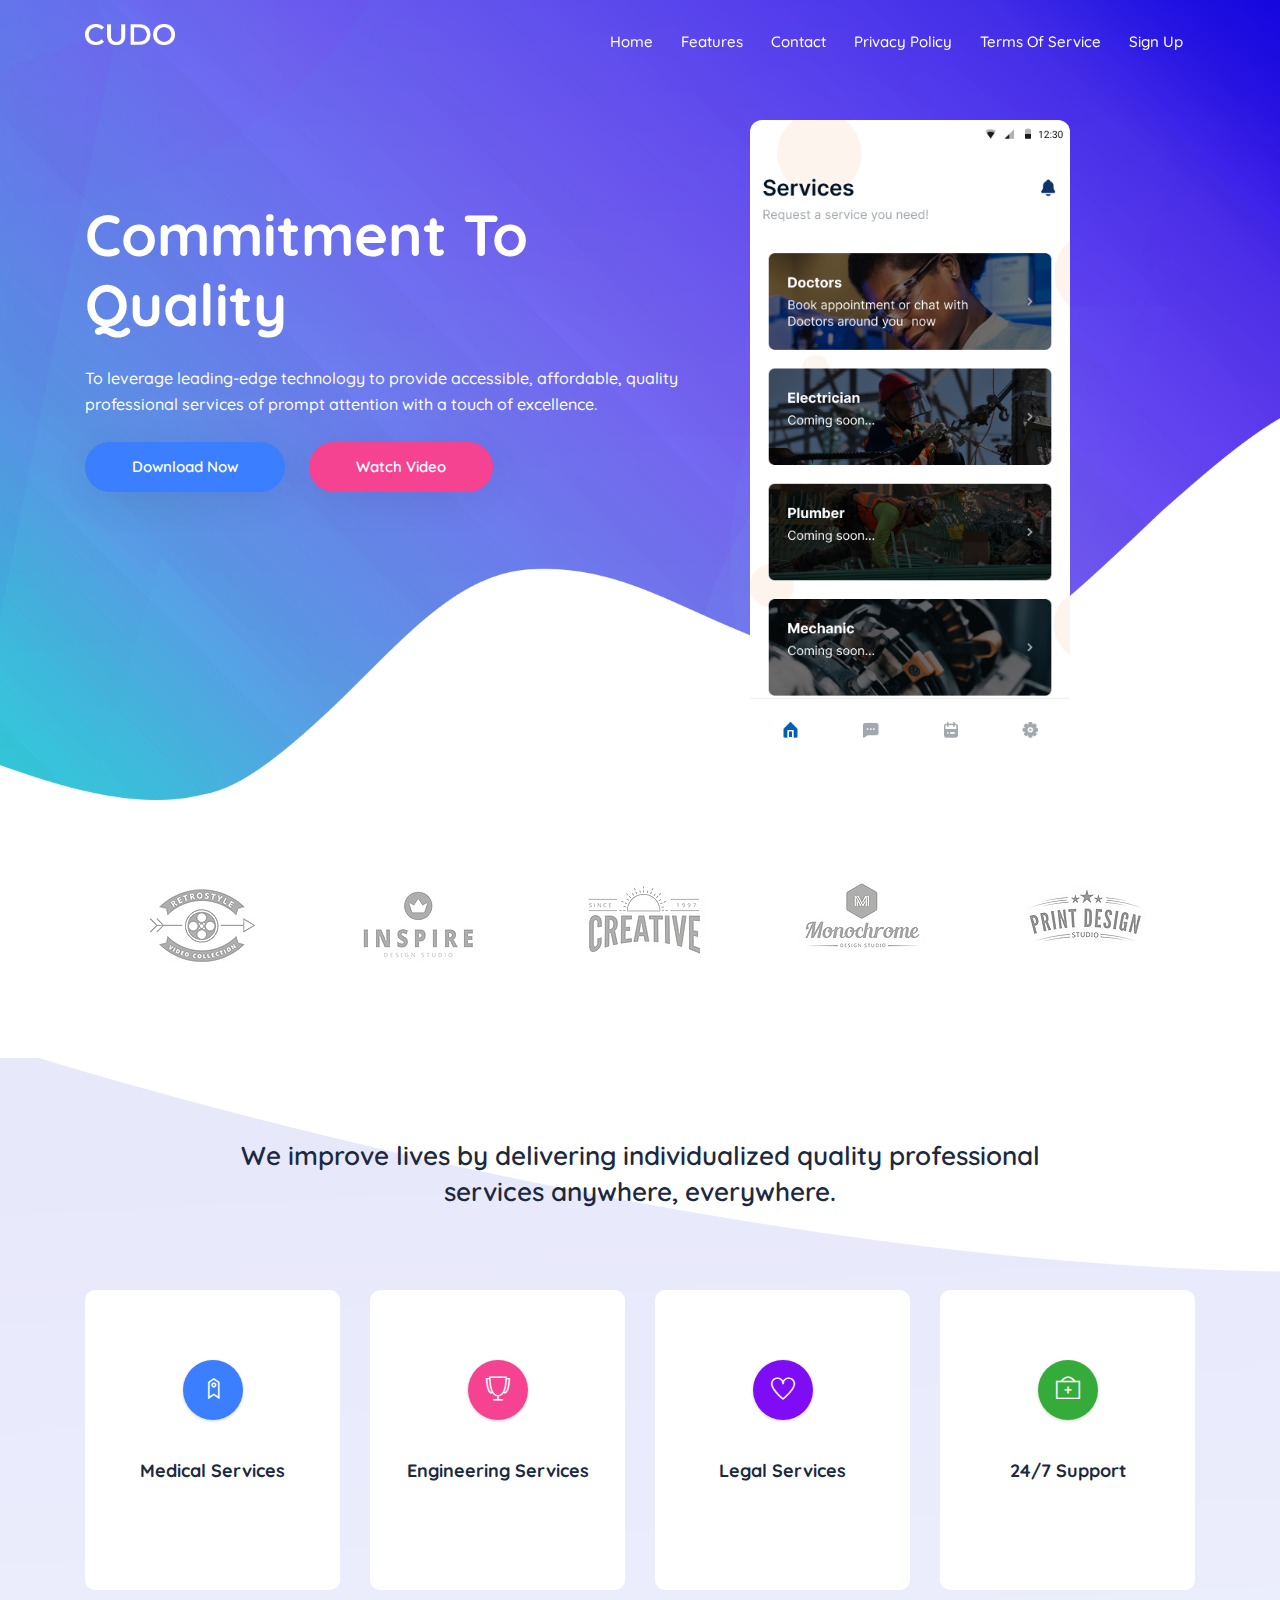
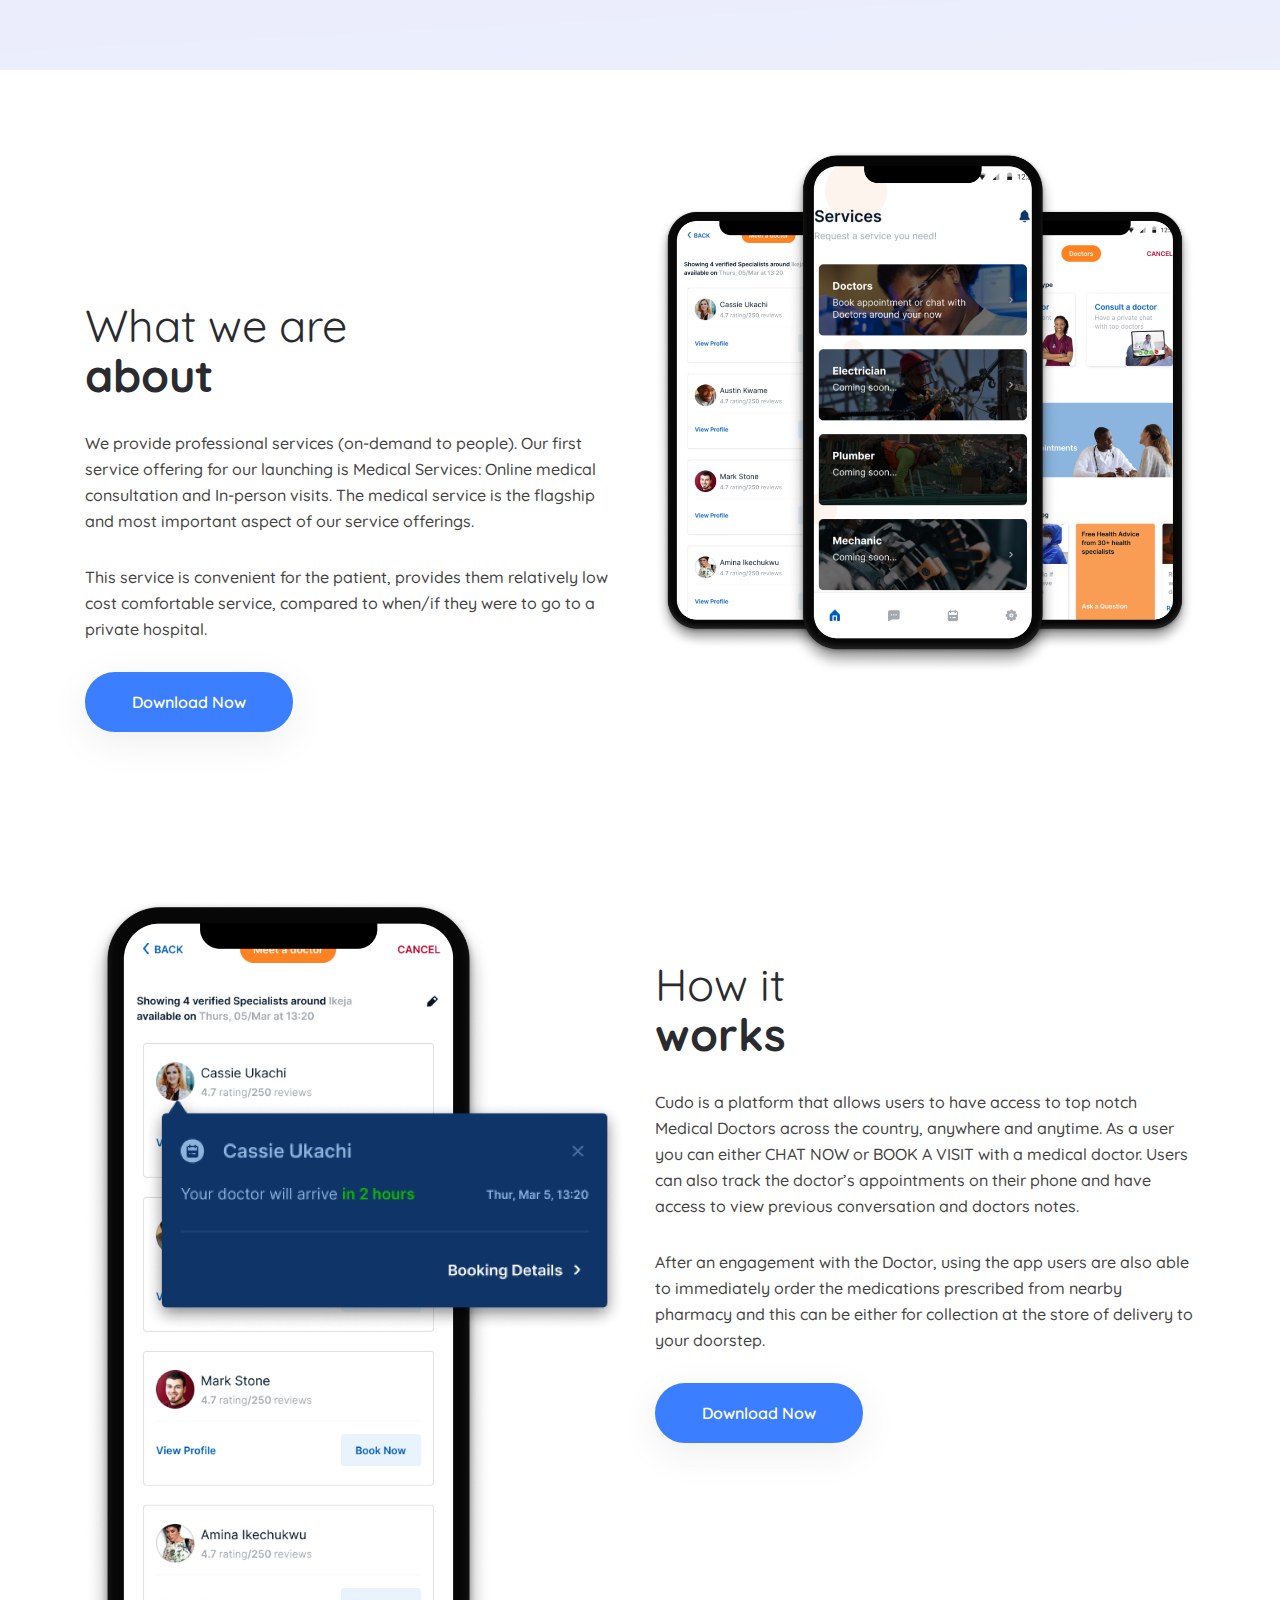
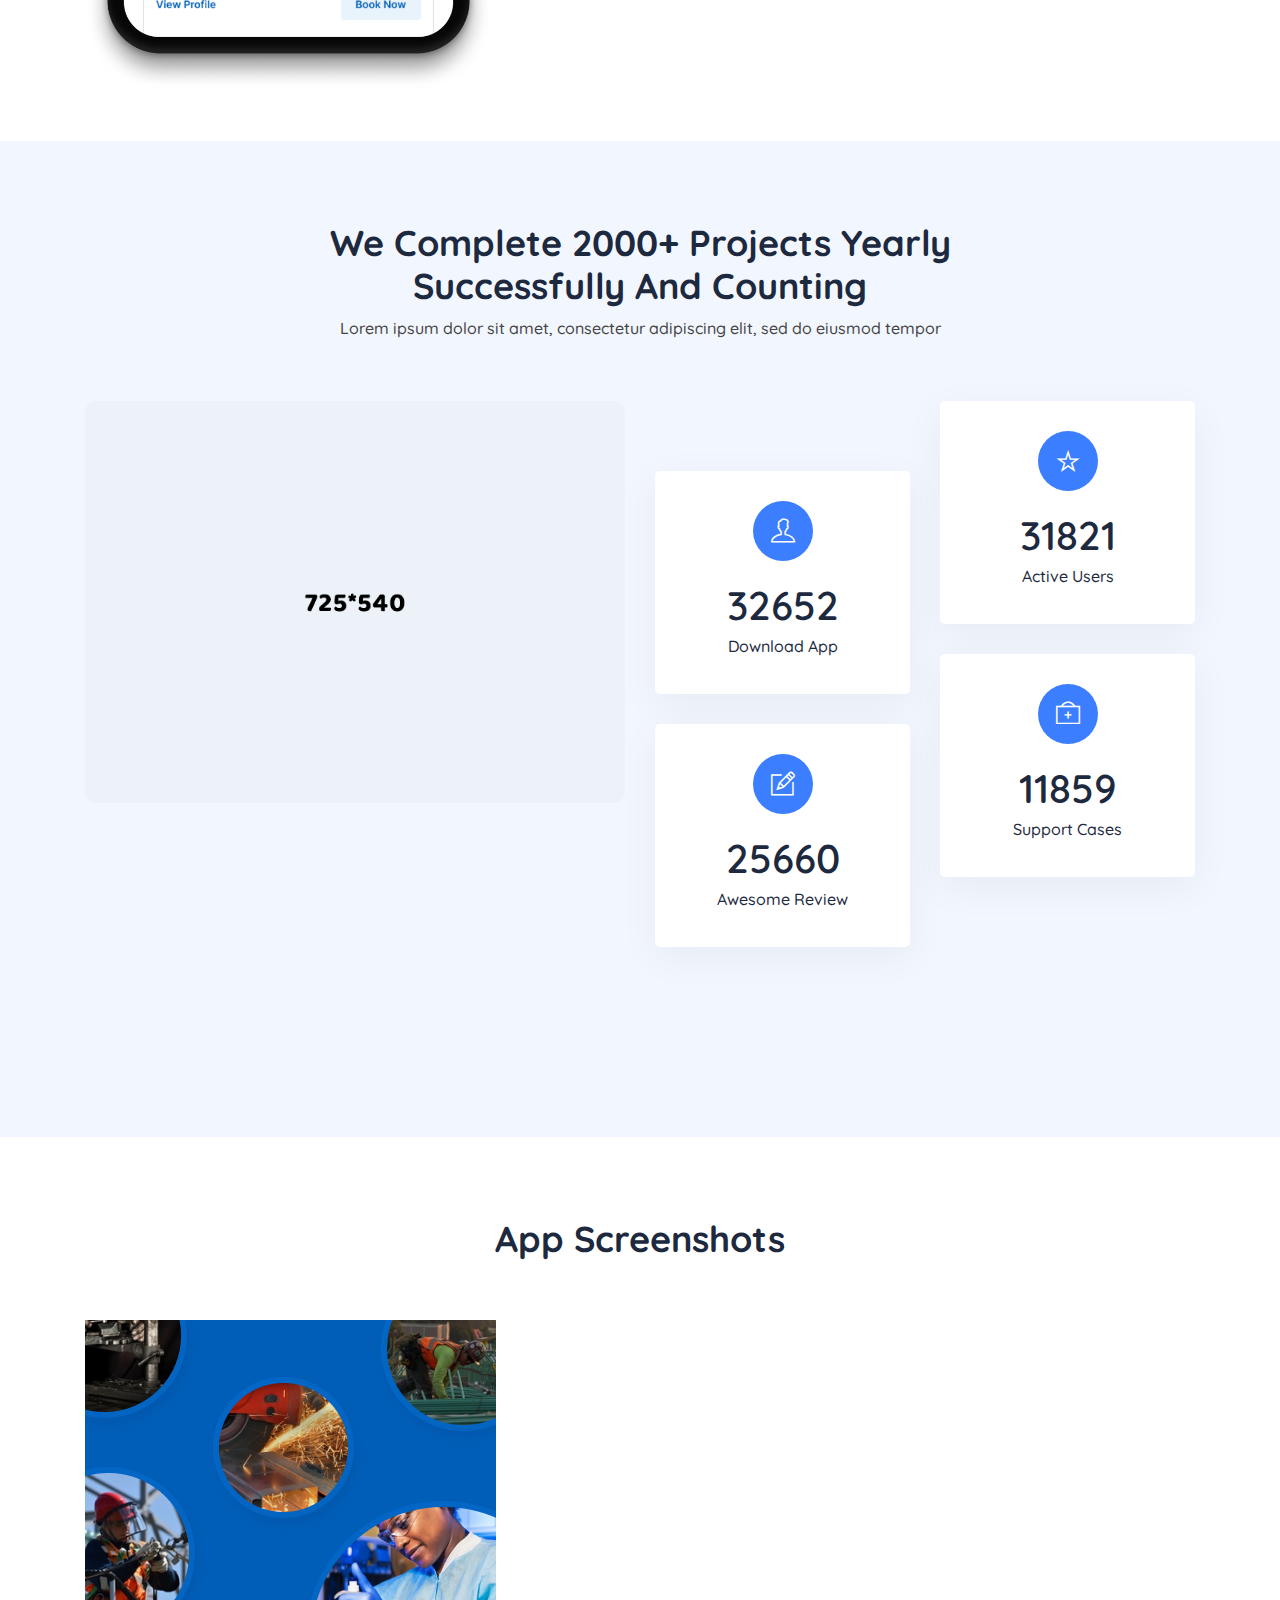
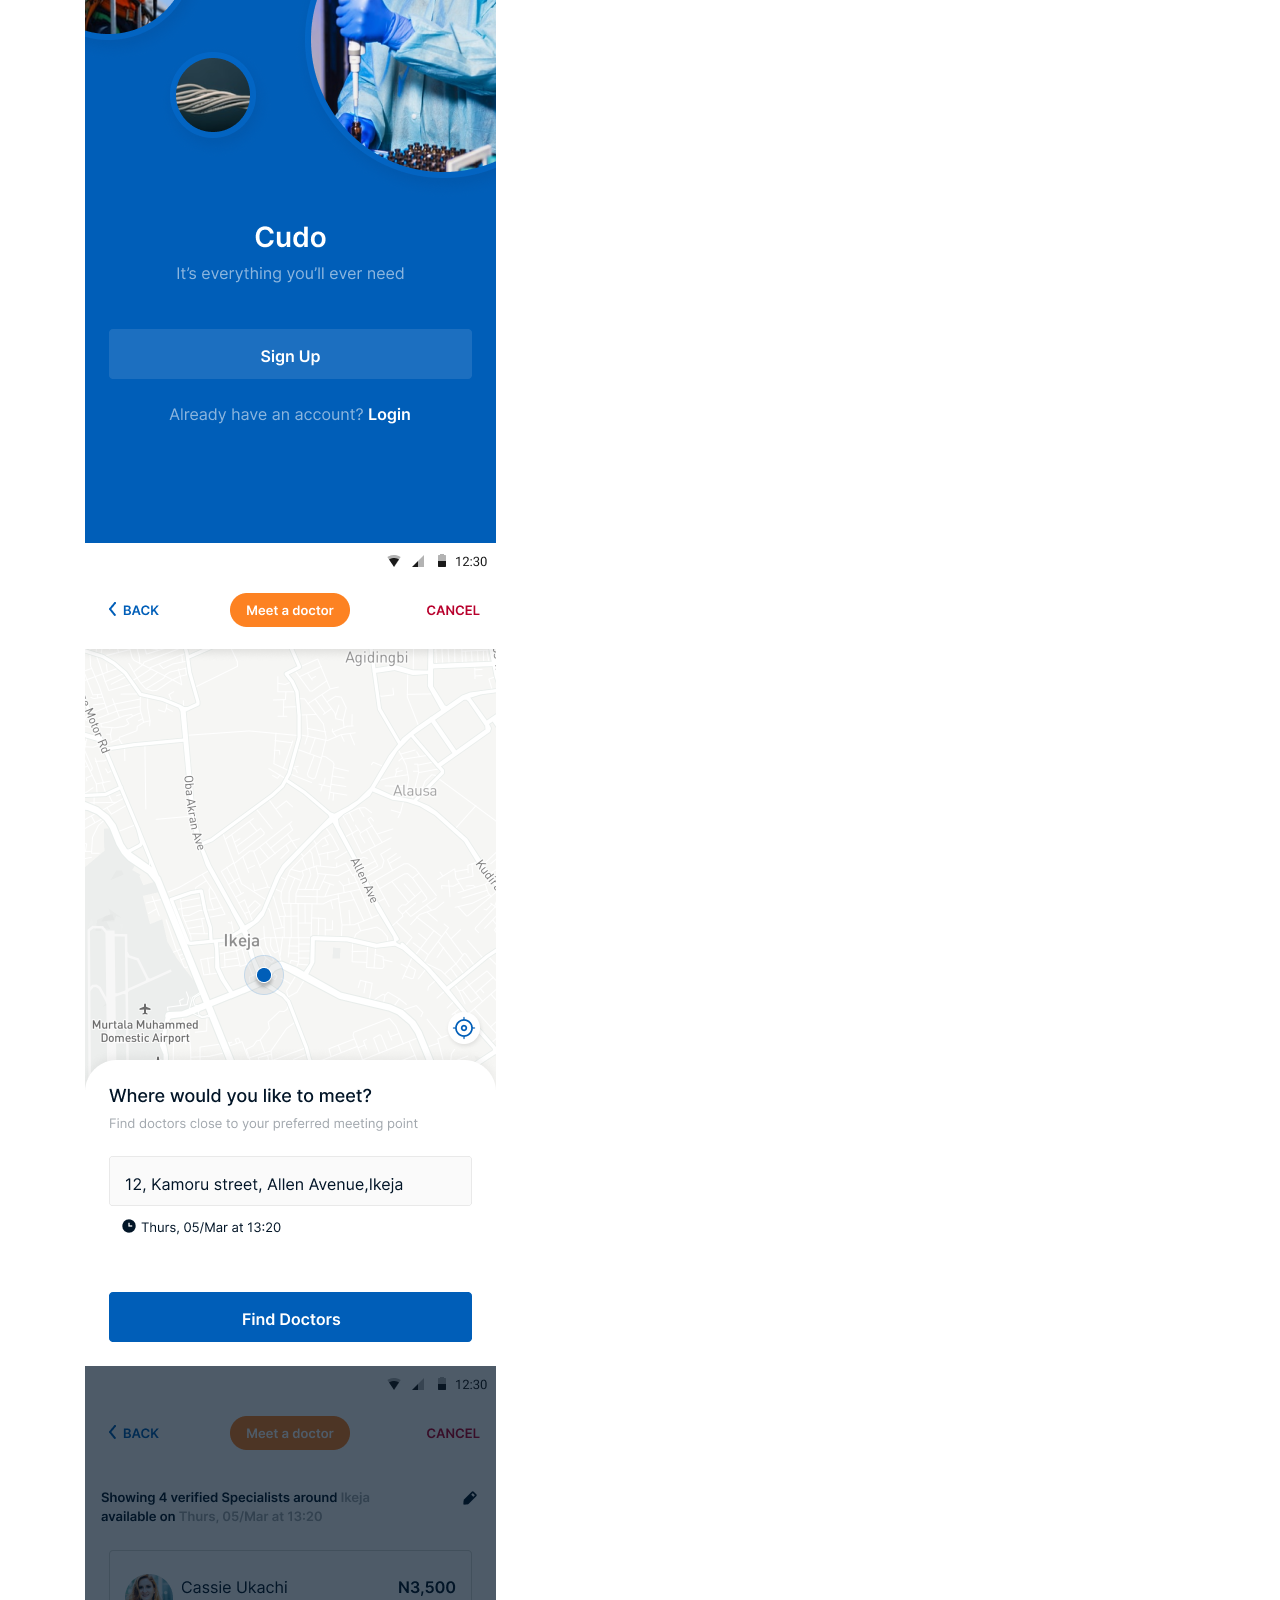
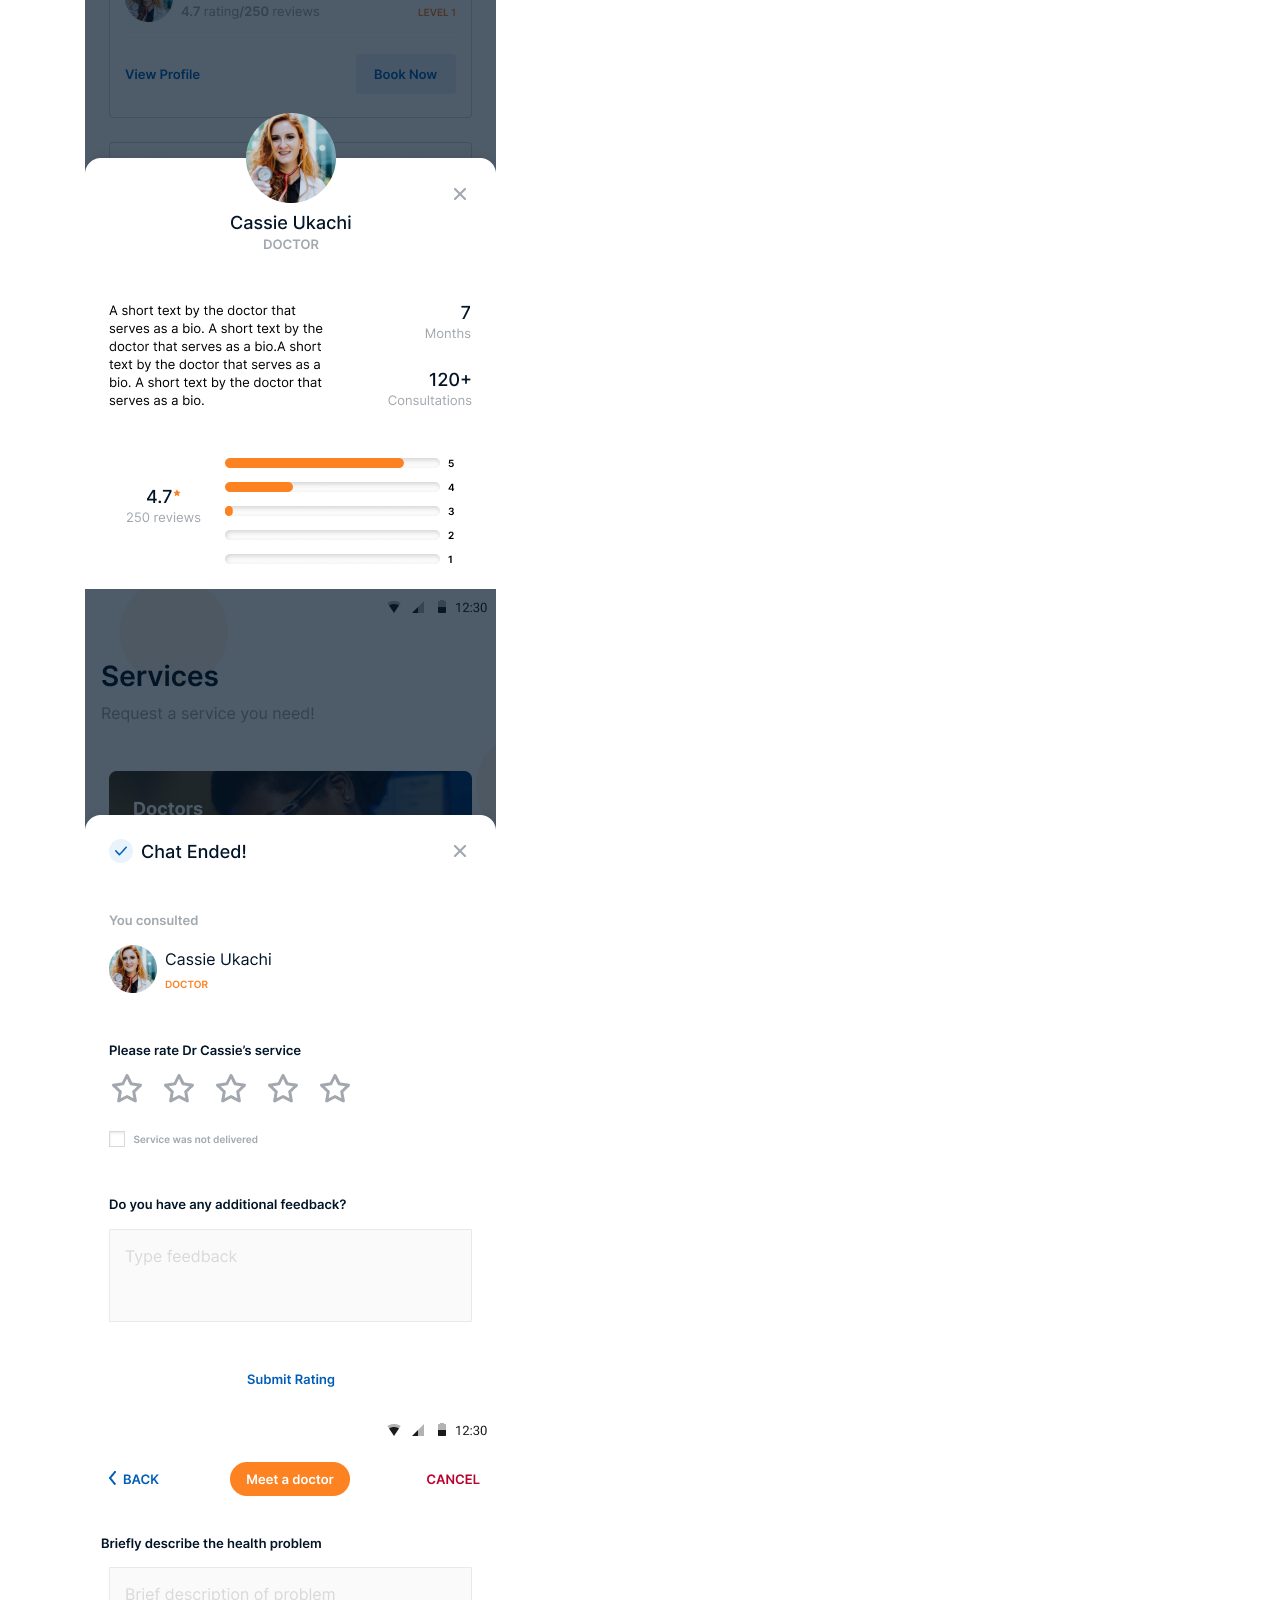
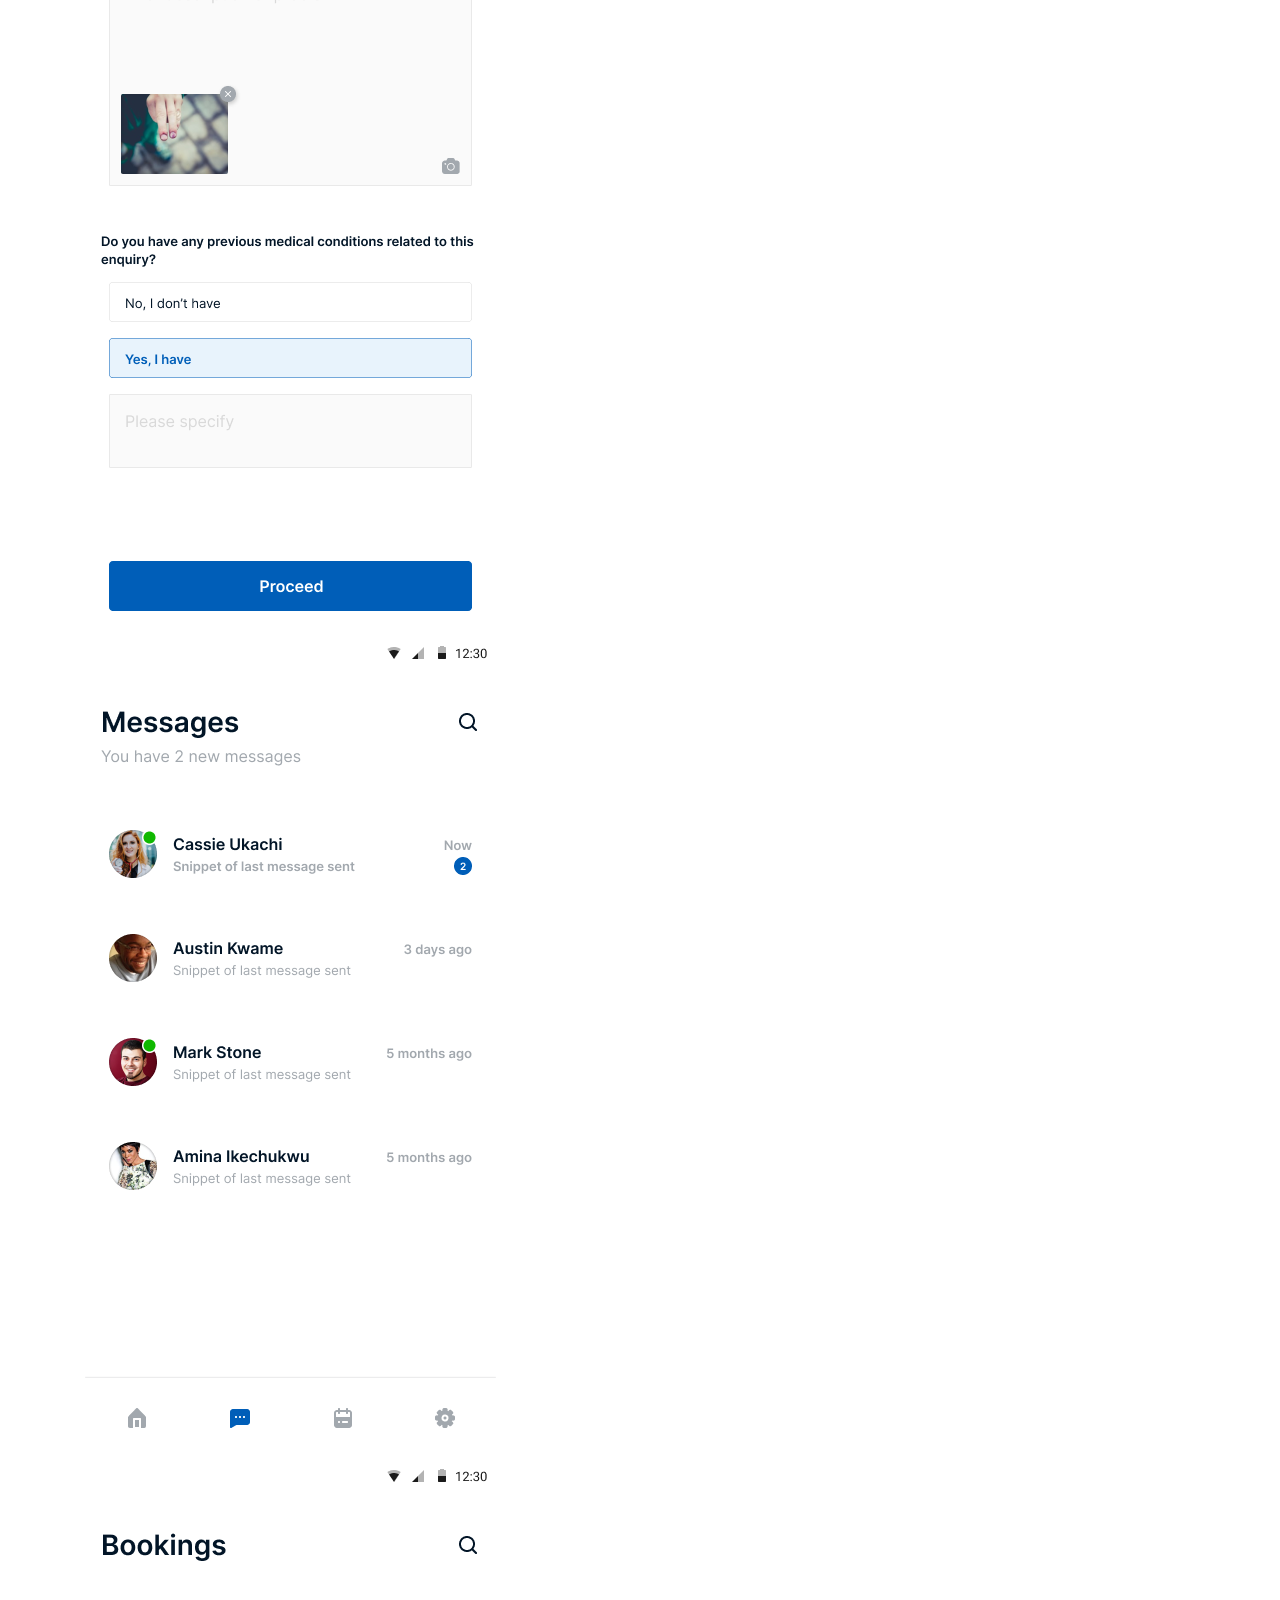
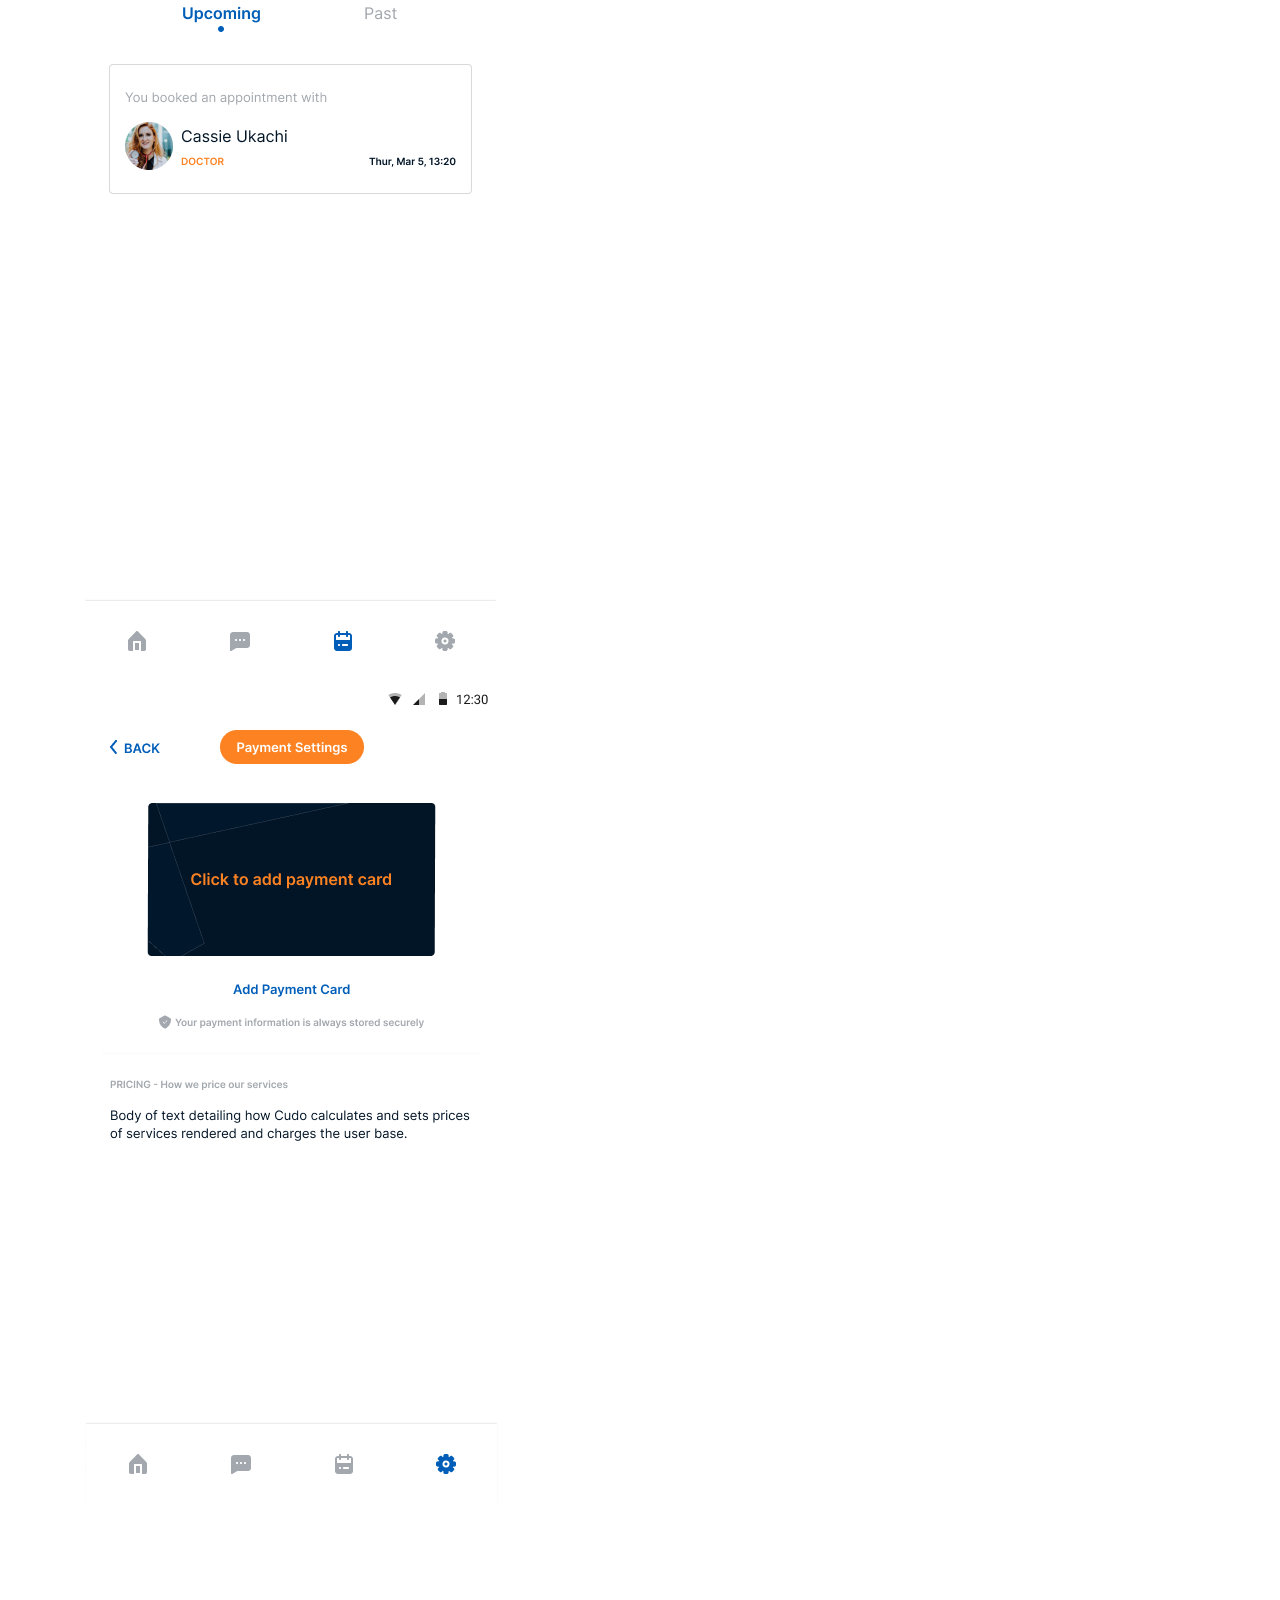
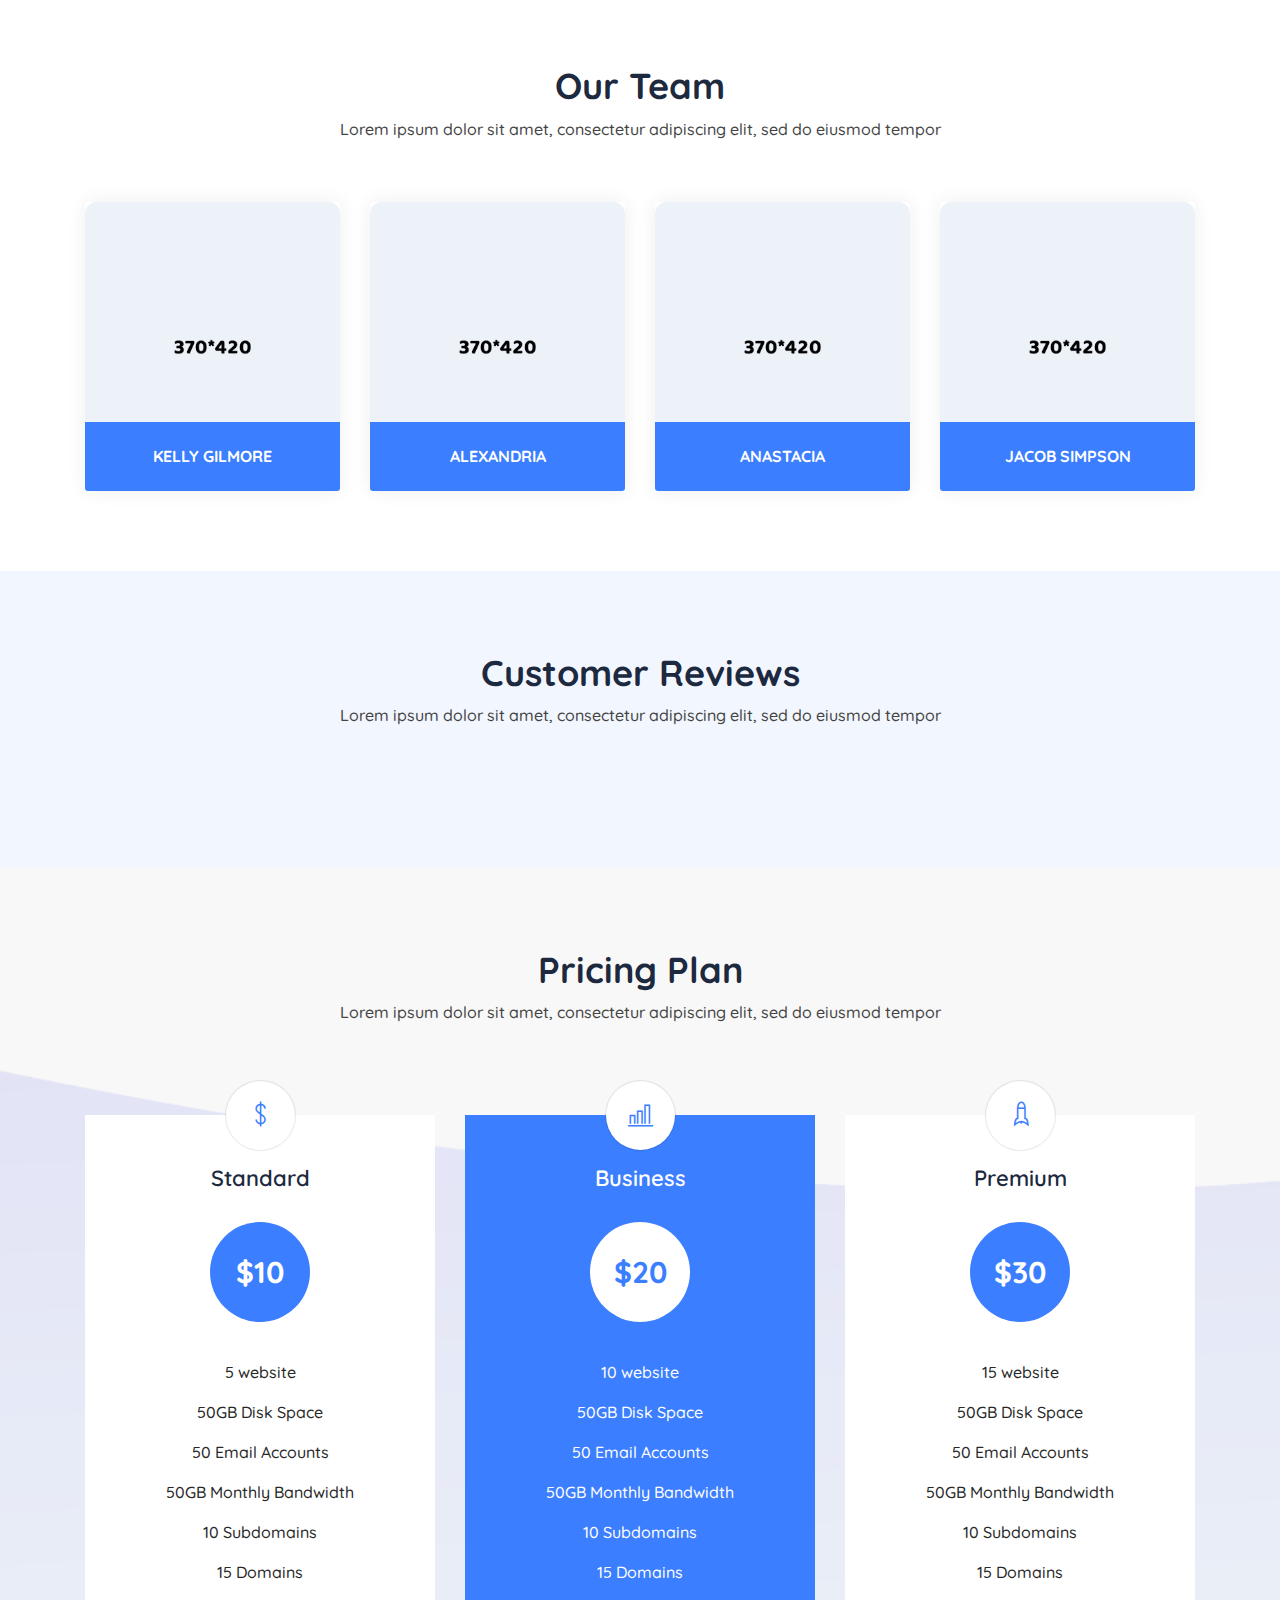
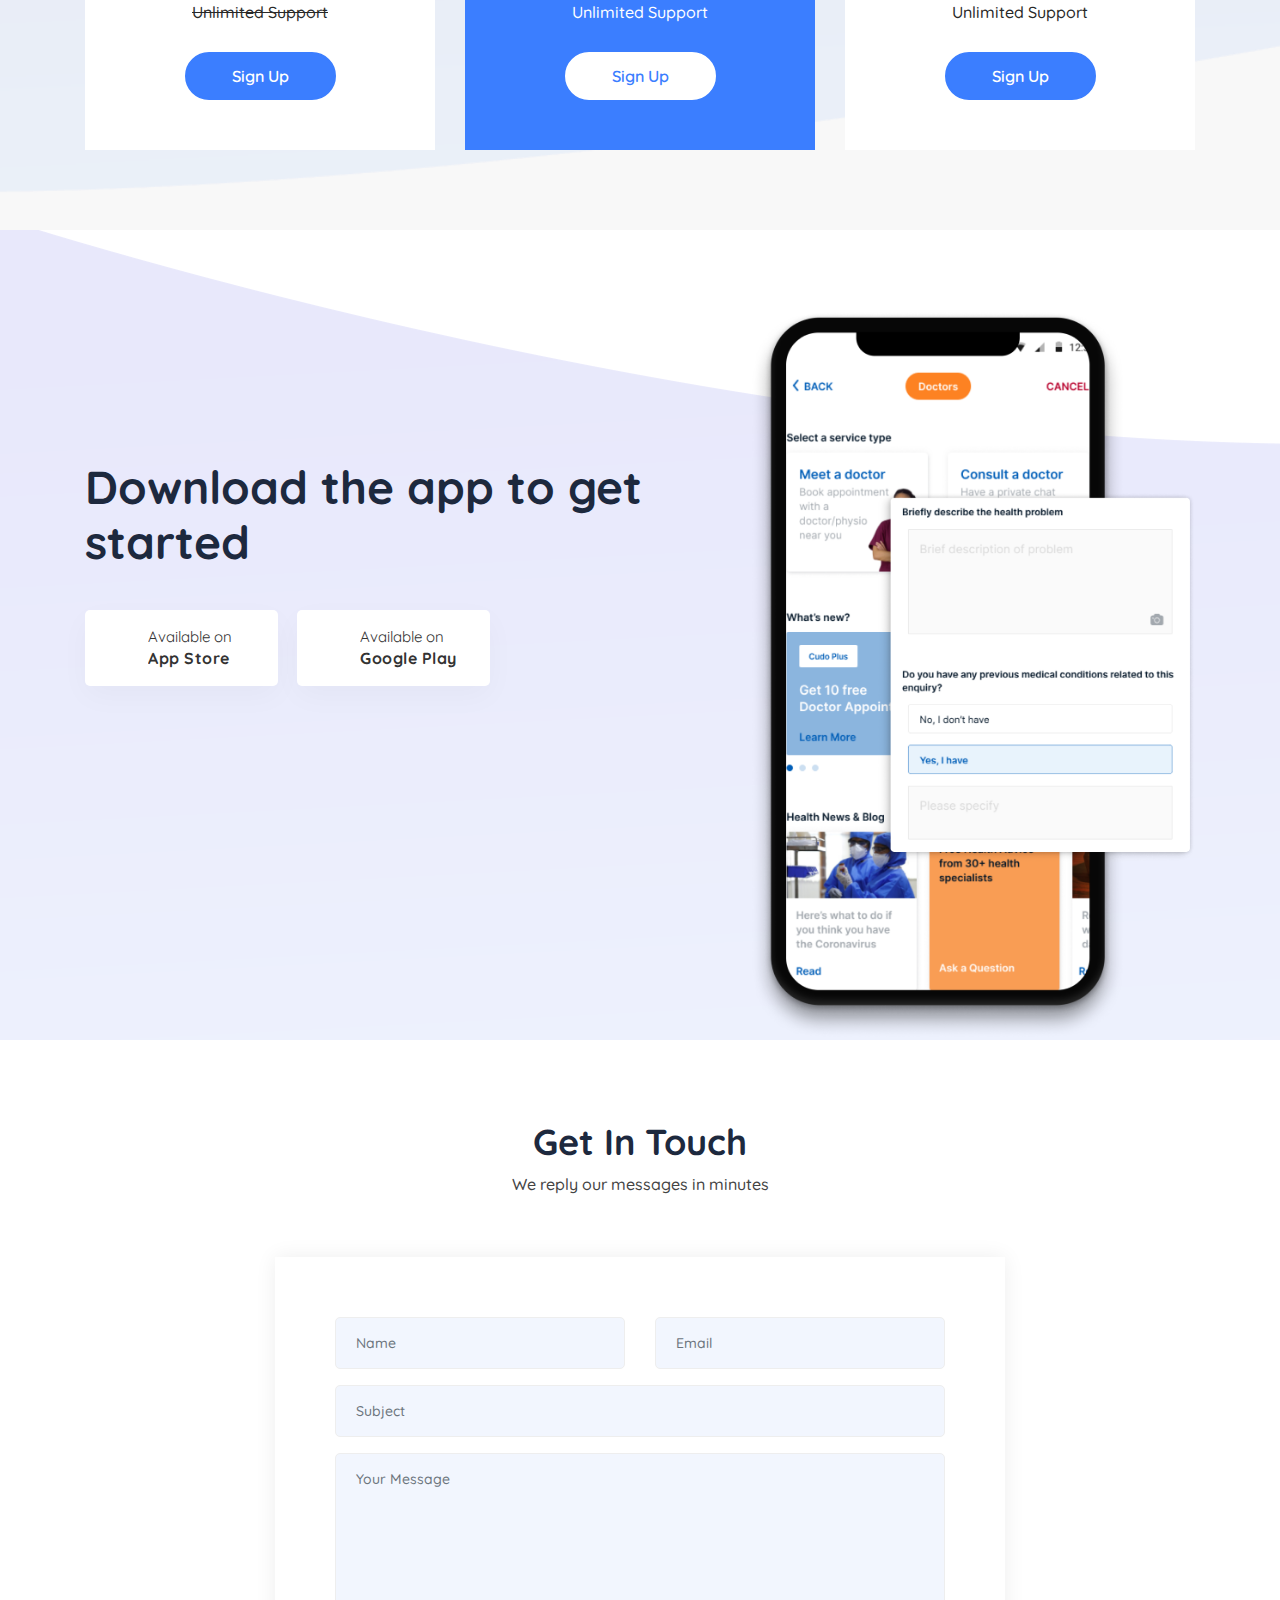
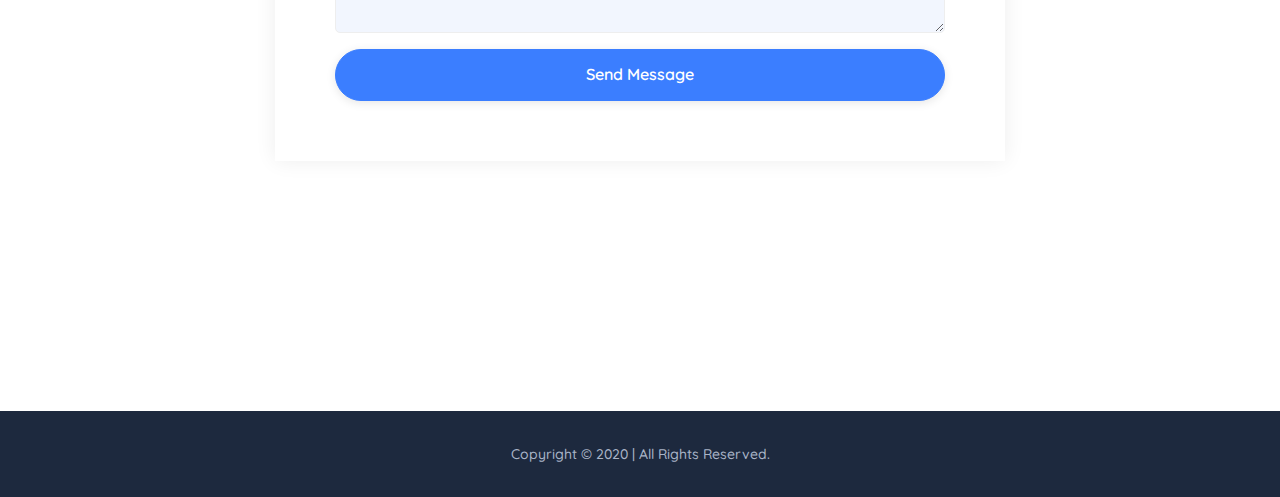
==== index.html @ 45722437 "Add files via upload" ====
<!DOCTYPE html>
<html lang="en">
  
<head>

	<!-- Meta -->
	<meta charset="utf-8">
	<meta name="viewport" content="width=device-width, initial-scale=1, shrink-to-fit=no">

	<!-- SITE TITLE -->
	<title>Cudo - REMARKABLE SERVICE NOW </title>
	<!-- Latest Bootstrap min CSS -->
	<link rel="stylesheet" href="assets/css/bootstrap.min.css">
	<!-- Google Font -->
	<link href="https://fonts.googleapis.com/css?family=Quicksand:300,400,500,600,700&amp;display=swap&amp;subset=latin-ext" rel="stylesheet">
	<!-- fonts CSS -->
	<link rel="stylesheet" href="assets/css/font-awesome.min.css">
	<link rel="stylesheet" href="assets/css/themify-icons.css">
	<!--- owl carousel Css-->
	<link rel="stylesheet" href="assets/css/owl.carousel.css">
	<link rel="stylesheet" href="assets/css/owl.theme.css">
	<!-- animate CSS -->
	<link rel="stylesheet" href="assets/css/animate.css">
	<!--slicknav Css-->
	<link rel="stylesheet" href="assets/css/slicknav.css">
	<!-- MAGNIFIC CSS -->
	<link rel="stylesheet" href="assets/css/magnific-popup.css">
	<!-- SLICK CSS -->
	<link rel="stylesheet" href="assets/css/slick.css" />
	<link rel="stylesheet" href="assets/css/slick-theme.css" />
	<!-- Style CSS -->
	<link rel="stylesheet" href="assets/css/style.css">

	<!-- HTML5 shim and Respond.js IE8 support of HTML5 elements and media queries -->
	<!-- WARNING: Respond.js doesn't work if you view the page via file:// -->
	<!--[if lt IE 9]>
		<script src="https://oss.maxcdn.com/html5shiv/3.7.2/html5shiv.min.js"></script>
		<script src="https://oss.maxcdn.com/respond/1.4.2/respond.min.js"></script>
	<![endif]-->

</head>

<body data-spy="scroll" data-offset="80">

    <!-- START PRELOADER -->
    <div class="preloader">
        <div class="status">
            <div class="status-mes"></div>
        </div>
    </div>
    <!-- END PRELOADER -->

    <!-- START NAVBAR -->
    <div id="navigation" class="fixed-top navbar-light bg-faded site-navigation">
        <div class="container">
            <div class="row">
                <div class="col-lg-2 col-md-3 col-sm-4">
                    <div class="site-logo navbar-brand1">
                        <a href="index.html"><img src="assets/img/logo2.png" alt=""></a>
                    </div>
                    <div class="site-logo navbar-brand2">
                        <a href="index.html"><img src="assets/img/logo2.png" alt=""></a>
                    </div>
                </div>
                <!--- END Col -->

                <div class="col-lg-10 col-md-9 col-sm-8">
                    <div class="header_right">
                        <nav id="main-menu" class="ml-auto">
                            <ul>
                                <li><a href="#home">Home</a></li>
                                <li><a href="#features">Features</a></li>
                                <li><a href="#contact">Contact</a></li>
                                <li><a href="privacy-policy.html">Privacy policy</a></li>
                                <li><a href="termsofservice.html">Terms of service</a></li>
                                <li><a href="signup.html">Sign up</a></li>
                            </ul>
                        </nav>
                        <div id="mobile_menu"></div>
                    </div>
                </div>
                <!--- END Col -->
            </div>
            <!--- END ROW -->
        </div>
        <!--- END CONTAINER -->
    </div>
    <!-- END NAVBAR -->

    <!-- START HOME -->
    <section id="home" class="home_bg" style="background-image: url(assets/img/bg/home-bg.png);  background-size:cover; background-position: center center;">
        <div class="container">
            <div class="row">
                <div class="col-lg-7 col-sm-7 col-xs-12">
                    <div class="hero-text">
                        <h1>Commitment to quality</h1>
                        <p>To leverage leading-edge technology to provide accessible, affordable, quality professional services of prompt attention
                        with a touch of excellence.</p>
                        <div class="home_btn">
                            <a class="learn_btn" href="#download">Download Now</a>
                            <a class="video-play" href="https://player.vimeo.com/video/116147791">Watch Video</a>
                        </div>
                    </div>
                </div>
                <!--- END COL -->
                <div class="col-lg-5 col-sm-5 col-xs-12 wow fadeInUp" data-wow-duration="1s" data-wow-delay="0.6s" data-wow-offset="0">
                    <div class="hero-text-img">
                        <img src="assets/img/home.png" class="img-fluid banner-image" alt="" />
                    </div>
                </div>
                <!--- END COL -->
            </div>
            <!--- END ROW -->
        </div>
        <!--- END CONTAINER -->
    </section>
    <!-- END  HOME -->

    <!-- START COMPANY PARTNER LOGO  -->
    <section class="partner-logo section-padding">
        <div class="container">
            <div class="row">
                <div class="col-lg-12 text-center">
                    <div class="partner">
                        <a href="#"><img src="assets/img/partner/1.png" alt="image"></a>
                        <a href="#"><img src="assets/img/partner/2.png" alt="image"></a>
                        <a href="#"><img src="assets/img/partner/3.png" alt="image"></a>
                        <a href="#"><img src="assets/img/partner/4.png" alt="image"></a>
                        <a href="#"><img src="assets/img/partner/5.png" alt="image"></a>
                        <a href="#"><img src="assets/img/partner/6.png" alt="image"></a>
                        <a href="#"><img src="assets/img/partner/1.png" alt="image"></a>
                        <a href="#"><img src="assets/img/partner/2.png" alt="image"></a>
                        <a href="#"><img src="assets/img/partner/3.png" alt="image"></a>
                        <a href="#"><img src="assets/img/partner/4.png" alt="image"></a>
                        <a href="#"><img src="assets/img/partner/5.png" alt="image"></a>
                        <a href="#"><img src="assets/img/partner/6.png" alt="image"></a>
                    </div>
                </div>
            </div>
        </div>
    </section>
    <!-- END COMPANY PARTNER LOGO -->

    <!-- START ABOUT US ONE -->
    <section id="features" class="about-us section-padding" style="background-image: url(assets/img/bg/bg-elements_4.png);">
        <div class="container">
            <div class="row text-center">
                <div class="col-md-12">
                    <h1 class="about-title">
                        We improve lives by delivering individualized quality professional services anywhere, everywhere.
                    </h1>
                </div>
                <div class="col-lg-3 col-sm-6 col-xs-12 wow fadeInUp" data-wow-duration="1s" data-wow-delay="0.1s" data-wow-offset="0">
                    <div class="about_feature">
                        <div class="icon icon_bg"><i class="ti-tag"></i></div>
                        <h4>Medical services</h4>
                        <!-- <p>Lorem ipsum dolor sit amet, consectetur adipiscing elit, sed do eiusmod tempor incididunt ut labore et dolore magna.</p> -->
                    </div>
                </div>
                <!-- END COL -->
                <div class="col-lg-3 col-sm-6 col-xs-12 wow fadeInUp" data-wow-duration="1s" data-wow-delay="0.2s" data-wow-offset="0">
                    <div class="about_feature about_feature2">
                        <div class="icon icon_bg2"><i class="ti-cup"></i></div>
                        <h4>Engineering services</h4>
                        <!-- <p>Lorem ipsum dolor sit amet, consectetur adipiscing elit, sed do eiusmod tempor incididunt ut labore et dolore magna.</p> -->
                    </div>
                </div>
                <!-- END COL -->
                <div class="col-lg-3 col-sm-6 col-xs-12 wow fadeInUp" data-wow-duration="1s" data-wow-delay="0.3s" data-wow-offset="0">
                    <div class="about_feature about_feature3">
                        <div class="icon icon_bg3"><i class="ti-heart"></i></div>
                        <h4>Legal services</h4>
                        <!-- <p>Lorem ipsum dolor sit amet, consectetur adipiscing elit, sed do eiusmod tempor incididunt ut labore et dolore magna.</p> -->
                    </div>
                </div>
                <!-- END COL -->
                <div class="col-lg-3 col-sm-6 col-xs-12 wow fadeInUp" data-wow-duration="1s" data-wow-delay="0.4s" data-wow-offset="0">
                    <div class="about_feature about_feature4">
                        <div class="icon icon_bg4"><i class="ti-support"></i></div>
                        <h4>24/7 support</h4>
                        <!-- <p>Lorem ipsum dolor sit amet, consectetur adipiscing elit, sed do eiusmod tempor incididunt ut labore et dolore magna.</p> -->
                    </div>
                </div>
                <!-- END COL -->
            </div>
            <!--- END ROW -->
        </div>
        <!--- END CONTAINER -->
    </section>
    <!-- END ABOUT US ONE -->

    <!-- START FEATURED ONE -->
    <section class="feature-one">
        <div class="container">
            <div class="row">
                <div class="col-lg-6 col-sm-12 col-xs-12 wow fadeInUp" data-wow-duration="1s" data-wow-delay="0.1s" data-wow-offset="0">
                    <div class="single_feature_one">
                        <h3>What we are <br> <strong>about</strong></h3>
                        <p>We provide professional services (on-demand to people). Our first service offering for our launching is Medical
                        Services: Online medical consultation and In-person visits. The medical service is the flagship and most important aspect of our service offerings.</p>
                        <p>This service is convenient for the patient, provides them relatively low cost comfortable service, compared to when/if
                        they were to go to a private hospital.</p>
                        <a class="single_feature_btn_light" href="#download">Download Now</a>
                    </div>
                </div>
                <!-- END COL-->
                <div class="col-lg-6 col-sm-12 col-xs-12 wow fadeInDown" data-wow-duration="1s" data-wow-delay="0.2s" data-wow-offset="0">
                    <div class="single_feature_img">
                        <img class="img-fluid" src="assets/img/whatWeAre.png" alt="">
                    </div>
                </div>
                <!-- END COL-->
            </div>
            <!-- END ROW-->
        </div>
        <!-- END CONTAINER-->
    </section>
    <!-- END FEATURED ONE -->

    <!-- START FEATURED TWO -->
    <section class="feature-two">
        <div class="container">
            <div class="row">
                <div class="col-lg-6 col-sm-12 col-xs-12 wow fadeInUp" data-wow-duration="1s" data-wow-delay="0.1s" data-wow-offset="0">
                    <div class="single_feature_two_img">
                        <img class="img-fluid" src="assets/img/howItWorks.png" alt="">
                    </div>
                </div>
                <!-- END COL-->
                <div class="col-lg-6 col-sm-12 col-xs-12 wow fadeInDown" data-wow-duration="1s" data-wow-delay="0.1s" data-wow-offset="0">
                    <div class="single_feature_two">
                        <h3>How it<br> <strong>works</strong></h3>
                        <p>Cudo is a platform that allows users to have access to top notch Medical Doctors across the country, anywhere and
                        anytime. As a user you can either CHAT NOW or BOOK A VISIT with a medical doctor. Users can also track the doctor’s
                        appointments on their phone and have access to view previous conversation and doctors notes. </p>
                        <p>After an engagement with
                        the Doctor, using the app users are also able to immediately order the medications prescribed from nearby pharmacy and
                        this can be either for collection at the store of delivery to your doorstep.</p>
                        <a class="single_feature_btn_light" href="#download">Download Now</a>
                    </div>
                </div>
                <!-- END COL-->
            </div>
            <!-- END ROW-->
        </div>
        <!-- END CONTAINER-->
    </section>
    <!-- END FEATURED TWO -->

    <!-- START COUNTER AND NEWSLETTER -->
    <section class="counter_feature section-padding">
        <div class="container">
            <div class="section-title text-center">
                <h1>We complete 2000+ Projects yearly <br /> successfully and  counting</h1>
                <p>Lorem ipsum dolor sit amet, consectetur adipiscing elit, sed do eiusmod tempor</p>
            </div>
            <div class="row counter_feature_mb">
                <div class="col-lg-6 col-sm-12 col-xs-12">
                    <div class="counter_img">
                        <img src="assets/img/feature.png" class="img-fluid" alt="" />
                    </div>
                </div>
                <div class="col-lg-6 col-sm-12 col-xs-12 wow fadeInLeft" data-wow-duration="1s" data-wow-delay="0.1s" data-wow-offset="0">
                    <div class="row text-center">
                        <div class="col-lg-6 col-sm-6 wow fadeInUp" data-wow-duration="1s" data-wow-delay="0.1s" data-wow-offset="0">
                            <div class="single_counter single_counter_mt">
                                <span class="ti-user"></span>
                                <h2 class="counter-num">32652</h2>
                                <h3>Download App</h3>
                            </div>
                        </div>
                        <div class="col-lg-6 col-sm-6 wow fadeInUp" data-wow-duration="1s" data-wow-delay="0.2s" data-wow-offset="0">
                            <div class="single_counter">
                                <span class="ti-star"></span>
                                <h2 class="counter-num">31821</h2>
                                <h3>Active Users</h3>
                            </div>
                        </div>
                        <div class="col-lg-6 col-sm-6 wow fadeInUp" data-wow-duration="1s" data-wow-delay="0.3s" data-wow-offset="0">
                            <div class="single_counter">
                                <span class="ti-pencil-alt"></span>
                                <h2 class="counter-num">25660</h2>
                                <h3>Awesome Review</h3>
                            </div>
                        </div>
                        <div class="col-lg-6 col-sm-6 wow fadeInUp" data-wow-duration="1s" data-wow-delay="0.4s" data-wow-offset="0">
                            <div class="single_counter single_counter_mtnone">
                                <span class="ti-support"></span>
                                <h2 class="counter-num">11859</h2>
                                <h3>Support Cases</h3>
                            </div>
                        </div>
                    </div>
                </div>
            </div>
            <!-- <div class="row">
                <div class="col-lg-8 offset-lg-2 col-sm-12 col-xs-12 text-center wow fadeIn">
                    <h2 class="newsletter_title">Subscribe to our newsletter. <br /> We won’t spam you</h2>
                    <div class="newsletter-form">
                        <form action="#" class="subscribe">
                            <input type="text" class="subscribe__input" placeholder="Enter your Email Address">
                            <button type="button" class="subscribe__btn">Subscribe Now</button>
                        </form>
                    </div>
                </div>
            </div> -->
        </div>
    </section>
    <!-- END COUNTER AND NEWSLETTER -->

    <!-- START SCREENSHOT SLIDER -->
    <section id="screenshots" class="screenshot section-padding">
        <div class="container">
            <div class="section-title text-center">
                <h1>App Screenshots</h1>
            </div>
            <div class="row">
                <div class="col-lg-12 col-sm-12 col-xs-12">
                    <div class="center slider">
                        <div><img src="assets/img/screenshot/00.png" alt="image" /></div>
                        <!--<div><img src="assets/img/screenshot/01.png" alt="image" /></div> -->
                        <div><img src="assets/img/screenshot/02.png" alt="image" /></div>
                        <div><img src="assets/img/screenshot/03.png" alt="image" /></div>
                        <!-- <div><img src="assets/img/screenshot/04.png" alt="image" /></div>
                            <div><img src="assets/img/screenshot/05.png" alt="image" /></div>
                            <div><img src="assets/img/screenshot/06.png" alt="image" /></div> -->
                            <div><img src="assets/img/screenshot/07.png" alt="image" /></div>
                            <div><img src="assets/img/screenshot/08.png" alt="image" /></div>
                            <div><img src="assets/img/screenshot/09.png" alt="image" /></div>
                            <div><img src="assets/img/screenshot/10.png" alt="image" /></div>
                            <div><img src="assets/img/screenshot/01.png" alt="image" /></div>
                    </div>
                </div>
                <!--- END COL -->
            </div>
            <!--- END ROW -->
        </div>
        <!--- END CONTAINER -->
    </section>
    <!-- END SCREENSHOT SLIDER -->

    <!-- START TEAM -->
    <section id="team" class="screenshot section-padding">
        <div class="container">
            <div class="section-title text-center">
                <h1>Our team</h1>
                <p>Lorem ipsum dolor sit amet, consectetur adipiscing elit, sed do eiusmod tempor</p>
            </div>
            <div class="row text-center">
                <div class="col-lg-3 col-sm-6 col-xs-12 wow fadeInUp" data-wow-duration="1s" data-wow-delay="0.1s" data-wow-offset="0">
                    <div class="single_team">
                        <img class="img-fluid" src="assets/img/team/team-1.jpg" alt="">
                        <h5 class="team-name">Kelly Gilmore</h5>
                        <div class="team-hover">
                            <h5>Kelly Gilmore</h5>
                            <span>Co-Founder</span>
                            <ul class="social">
                                <li><a href="#"><i class="fa fa-facebook"></i></a></li>
                                <li><a href="#"><i class="fa fa-twitter"></i></a></li>
                                <li><a href="#"><i class="fa fa-google-plus"></i></a></li>
                            </ul>
                        </div>
                    </div>
                </div>
                <div class="col-lg-3 col-sm-6 col-xs-12 wow fadeInUp" data-wow-duration="1s" data-wow-delay="0.2s" data-wow-offset="0">
                    <div class="single_team">
                        <img class="img-fluid" src="assets/img/team/team-2.jpg" alt="">
                        <h5 class="team-name">Alexandria</h5>
                        <div class="team-hover">
                            <h5>Alexandria</h5>
                            <span>Designer</span>
                            <ul class="social">
                                <li><a href="#"><i class="fa fa-facebook"></i></a></li>
                                <li><a href="#"><i class="fa fa-twitter"></i></a></li>
                                <li><a href="#"><i class="fa fa-google-plus"></i></a></li>
                            </ul>
                        </div>
                    </div>
                </div>
                <div class="col-lg-3 col-sm-6 col-xs-12 wow fadeInUp" data-wow-duration="1s" data-wow-delay="0.3s" data-wow-offset="0">
                    <div class="single_team">
                        <img class="img-fluid" src="assets/img/team/team-3.jpg" alt="">
                        <h5 class="team-name">Anastacia</h5>
                        <div class="team-hover">
                            <h5>Anastacia</h5>
                            <span>Co-founder</span>
                            <ul class="social">
                                <li><a href="#"><i class="fa fa-facebook"></i></a></li>
                                <li><a href="#"><i class="fa fa-twitter"></i></a></li>
                                <li><a href="#"><i class="fa fa-google-plus"></i></a></li>
                            </ul>
                        </div>
                    </div>
                </div>
                <div class="col-lg-3 col-sm-6 col-xs-12 wow fadeInUp" data-wow-duration="1s" data-wow-delay="0.4s" data-wow-offset="0">
                    <div class="single_team">
                        <img class="img-fluid" src="assets/img/team/team-4.jpg" alt="">
                        <h5 class="team-name">Jacob Simpson</h5>
                        <div class="team-hover">
                            <h5>Jacob Simpson</h5>
                            <span>Designer</span>
                            <ul class="social">
                                <li><a href="#"><i class="fa fa-facebook"></i></a></li>
                                <li><a href="#"><i class="fa fa-twitter"></i></a></li>
                                <li><a href="#"><i class="fa fa-google-plus"></i></a></li>
                            </ul>
                        </div>
                    </div>
                </div>
            </div>
        </div>
    </section>
    <!-- END TEAM -->

    <!-- START TESTIMONIAL -->
    <section class="our_testimonial section-padding">
        <div class="container">
            <div class="section-title text-center">
                <h1>Customer Reviews</h1>
                <p>Lorem ipsum dolor sit amet, consectetur adipiscing elit, sed do eiusmod tempor</p>
            </div>
            <div class="row">
                <div class="col-lg-12 col-sm-12 col-xs-12 text-center">
                    <div id="testimonial-slider" class="owl-carousel">
                        <div class="single_testimonials">
                            <div class="single_testimonials_img">
                                <img src="assets/img/testimonial/1.jpg" alt="" />
                                <h4>Nurjahan Santa</h4>
                                <i class="fa fa-star"></i>
                                <i class="fa fa-star"></i>
                                <i class="fa fa-star"></i>
                                <i class="fa fa-star"></i>
                                <i class="fa fa-star"></i>
                            </div>
                            <p>Lorem ipsum dolor sit amet, consectetur adipiscing elit, sed do eiusmod tempor incididunt ut labore et dolore magna aliqua.</p>
                        </div>
                        <div class="single_testimonials">
                            <div class="single_testimonials_img">
                                <img src="assets/img/testimonial/2.jpg" alt="" />
                                <h4>Syed Ekram</h4>
                                <i class="fa fa-star"></i>
                                <i class="fa fa-star"></i>
                                <i class="fa fa-star"></i>
                                <i class="fa fa-star"></i>
                                <i class="fa fa-star"></i>
                            </div>
                            <p>Lorem ipsum dolor sit amet, consectetur adipiscing elit, sed do eiusmod tempor incididunt ut labore et dolore magna aliqua.</p>
                        </div>
                        <div class="single_testimonials">
                            <div class="single_testimonials_img">
                                <img src="assets/img/testimonial/3.jpg" alt="" />
                                <h4>Helen Sarkar</h4>
                                <i class="fa fa-star"></i>
                                <i class="fa fa-star"></i>
                                <i class="fa fa-star"></i>
                                <i class="fa fa-star"></i>
                                <i class="fa fa-star"></i>
                            </div>
                            <p>Lorem ipsum dolor sit amet, consectetur adipiscing elit, sed do eiusmod tempor incididunt ut labore et dolore magna aliqua.</p>
                        </div>
                        <div class="single_testimonials">
                            <div class="single_testimonials_img">
                                <img src="assets/img/testimonial/4.jpg" alt="" />
                                <h4>Masum Billah</h4>
                                <i class="fa fa-star"></i>
                                <i class="fa fa-star"></i>
                                <i class="fa fa-star"></i>
                                <i class="fa fa-star"></i>
                                <i class="fa fa-star"></i>
                            </div>
                            <p>Lorem ipsum dolor sit amet, consectetur adipiscing elit, sed do eiusmod tempor incididunt ut labore et dolore magna aliqua.</p>
                        </div>
                    </div>
                </div>
            </div>
        </div>
    </section>
    <!-- END TESTIMONIAL -->

    <!-- START PRICING PLAN-->
        <section id="pricing" class="our_pricing section-padding"
            style="background-image: url(assets/img/bg/promo_shape_1.png);  background-size:cover; background-position: center center;">
            <div class="container">
                <div class="section-title text-center">
                    <h1>Pricing plan</h1>
                    <p>Lorem ipsum dolor sit amet, consectetur adipiscing elit, sed do eiusmod tempor</p>
                </div>
                <div class="row">
                    <div class="col-xs-12 col-sm-4 wow fadeInUp" data-wow-duration="1s" data-wow-delay="0.2s"
                        data-wow-offset="0">
                        <div class="pricingTable">
                            <span class="icon"><i class="ti-money"></i></span>
                            <div class="pricingTable-header">
                                <h3 class="title">Standard</h3>
                                <span class="price-value">$10</span>
                            </div>
                            <ul class="pricing-content">
                                <li>5 website</li>
                                <li>50GB Disk Space</li>
                                <li>50 Email Accounts</li>
                                <li>50GB Monthly Bandwidth</li>
                                <li>10 Subdomains</li>
                                <li>15 Domains</li>
                                <li><del>Unlimited Support</del></li>
                            </ul>
                            <a href="signup.html" class="btn btn-lg btn-price-bg">Sign Up</a>
                        </div>
                    </div>
                    <!-- END COL  -->
                    <div class="col-xs-12 col-sm-4 wow fadeInUp" data-wow-duration="1s" data-wow-delay="0.3s"
                        data-wow-offset="0">
                        <div class="pricingTable pricingTablebg">
                            <span class="icon"><i class="ti-bar-chart"></i></span>
                            <div class="pricingTable-header">
                                <h3 class="title">Business</h3>
                                <span class="price-value">$20</span>
                            </div>
                            <ul class="pricing-content">
                                <li>10 website</li>
                                <li>50GB Disk Space</li>
                                <li>50 Email Accounts</li>
                                <li>50GB Monthly Bandwidth</li>
                                <li>10 Subdomains</li>
                                <li>15 Domains</li>
                                <li>Unlimited Support</li>
                            </ul>
                            <a href="signup.html" class="btn btn-lg btn-price-bg">Sign Up</a>
                        </div>
                    </div>
                    <!-- END COL  -->
                    <div class="col-xs-12 col-sm-4 wow fadeInUp" data-wow-duration="1s" data-wow-delay="0.4s"
                        data-wow-offset="0">
                        <div class="pricingTable">
                            <span class="icon"><i class="ti-rocket"></i></span>
                            <div class="pricingTable-header">
                                <h3 class="title">Premium</h3>
                                <span class="price-value">$30</span>
                            </div>
                            <ul class="pricing-content">
                                <li>15 website</li>
                                <li>50GB Disk Space</li>
                                <li>50 Email Accounts</li>
                                <li>50GB Monthly Bandwidth</li>
                                <li>10 Subdomains</li>
                                <li>15 Domains</li>
                                <li>Unlimited Support</li>
                            </ul>
                            <a href="signup.html" class="btn btn-lg btn-price-bg">Sign Up</a>
                        </div>
                    </div>
                    <!-- END COL  -->
                </div>
                <!--END  ROW  -->
            </div>
            <!-- END CONTAINER  -->
        </section>
<!-- END PRICING PLAN-->
    <!-- START BLOG -->
    <!-- <section id="blog" class="blog-area section-padding">
        <div class="container">
            <div class="section-title text-center">
                <h1>Latest News</h1>
                <p>Lorem ipsum dolor sit amet, consectetur adipiscing elit, sed do eiusmod tempor</p>
            </div>
            <div class="row">
                <div class="col-lg-4 col-sm-6 col-xs-12 wow fadeInUp" data-wow-duration="1s" data-wow-delay="0.2s" data-wow-offset="0">
                    <div class="single_blog">
                        <div class="blog-img">
                            <img src="assets/img/blog/1.jpg" class="img-fluid" alt="image" />
                            <a href="#">Development</a>
                        </div>
                        <h2><a href="#">Successful analysis can become the key to your business success</a></h2>
                        <span>Jan 02, 2020</span>
                        <span><a href="#">3 Comments</a></span>
                    </div>
                </div>
                <div class="col-lg-4 col-sm-6 col-xs-12 wow fadeInUp" data-wow-duration="1s" data-wow-delay="0.3s" data-wow-offset="0">
                    <div class="single_blog">
                        <div class="blog-img">
                            <img src="assets/img/blog/2.jpg" class="img-fluid" alt="image" />
                            <a href="#">Design</a>
                        </div>
                        <h2><a href="#">How a good team can positively influence your business</a></h2>
                        <span>Jan 03, 2020</span>
                        <span><a href="#">4 Comments</a></span>
                    </div>
                </div>
                <div class="col-lg-4 col-sm-6 col-xs-12 wow fadeInUp" data-wow-duration="1s" data-wow-delay="0.4s" data-wow-offset="0">
                    <div class="single_blog">
                        <div class="blog-img">
                            <img src="assets/img/blog/3.jpg" class="img-fluid" alt="image" />
                            <a href="#">Marketing</a>
                        </div>
                        <h2><a href="#">Good partnerships can help your company achieve better results</a></h2>
                        <span>Jan 05, 2020</span>
                        <span><a href="#">5 Comments</a></span>
                    </div>
                </div>
            </div>
        </div>
    </section> -->
    <!-- END BLOG -->

    <!-- START DOWNLOAD -->
    <div id="download" class="download_area" style="background-image: url(assets/img/bg/bg-elements_4.png);">
        <div class="container">
            <div class="row">
                <div class="col-lg-7 col-sm-12 col-xs-12">
                    <div class="single_download_title">
                        <h1>Download the app to get started</h1>
                        <p></p>
                    </div>
                    <div class="single_download">
                        <a href="#" class="download-active">
                            <i class="fa fa-apple"></i>
                            <h5>Available on</h5>
                            <h4>App store</h4>
                        </a>
                        <a href="#" class="download-active">
                            <i class="fa fa-play"></i>
                            <h5>Available on</h5>
                            <h4>Google Play</h4>
                        </a>
                    </div>
                </div>
                <!--- END COL -->
                <div class="col-lg-5 col-sm-12 col-xs-12 wow fadeInUp" data-wow-duration="1s" data-wow-delay="0.4s" data-wow-offset="0">
                    <div class="single_download_img">
                        <img src="assets/img/downloadNow.png" class="img-fluid" alt="apple-image" />
                    </div>
                </div>
                <!--- END COL -->
            </div>
            <!--- END ROW -->
        </div>
        <!--- END CONTAINER -->
    </div>
    <!-- END DOWNLOAD -->

    <!-- START CONTACT -->
    <div id="contact" class="contact_us">
        <div class="container">
            <div class="section-title text-center">
                <h1>Get in touch</h1>
                <p>We reply our messages in minutes</p>
            </div>
            <div class="row">
                <div class="col-lg-8 offset-lg-2 col-sm-12 col-xs-12 wow zoomIn">
                    <div class="contact">
                        <form id="contact-form" method="post" enctype="multipart/form-data">
                            <div class="row">
                                <div class="form-group col-lg-6">
                                    <input type="text" name="name" class="form-control" id="first-name" placeholder="Name" required="required">
                                </div>
                                <div class="form-group col-lg-6">
                                    <input type="email" name="email" class="form-control" id="email" placeholder="Email" required="required">
                                </div>
                                <div class="form-group col-md-12">
                                    <input type="text" name="subject" class="form-control" id="subject" placeholder="Subject" required="required">
                                </div>
                                <div class="form-group col-md-12">
                                    <textarea rows="6" name="message" class="form-control" id="description" placeholder="Your Message" required="required"></textarea>
                                </div>
                                <div class="col-md-12 text-center">
                                    <div class="actions">
                                        <input type="submit" value="Send Message" name="submit" id="submitButton" class="btn btn-lg btn-contact-bg" title="Submit Your Message!" />
                                    </div>
                                </div>
                            </div>
                        </form>
                    </div>
                </div>
                <!--- END COL -->
            </div>
            <!--- END ROW -->
        </div>
        <!--- END CONTAINER -->
    </div>
    <!-- END CONTACT -->

    <!-- START MAP -->
    <div class="map_area">
        <div class="container-fluid">
            <div class="row">
                <div class="col-lg-12 col-sm-12 col-xs-12 no-padding">
                    <div class="map">
                        <iframe src="https://www.google.com/maps/embed?pb=!1m18!1m12!1m3!1d387190.2799090714!2d-74.25987368715496!3d40.697670064588735!2m3!1f0!2f0!3f0!3m2!1i1024!2i768!4f13.1!3m3!1m2!1s0x89c24fa5d33f083b%3A0xc80b8f06e177fe62!2sNew%20York%2C%20NY%2C%20USA!5e0!3m2!1sen!2sbd!4v1570689677254!5m2!1sen!2sbd"></iframe>
                    </div>
                </div>
                <!--- END COL -->
            </div>
            <!--- END CONTAINER -->
        </div>
    </div>
    <!-- END MAP -->

    <!-- START FOOTER -->
    <div class="footer">
        <div class="container">
            <div class="row">
                <div class="col-lg-12 col-sm-12 col-xs-12 text-center">
                    <div class="single_footer">
                        <p class="copyright">Copyright &copy; 2020 | All Rights Reserved.</p>
                    </div>
                </div>
                <!--- END COL -->
            </div>
            <!--- END ROW -->
        </div>
        <!--- END CONTAINER -->
    </div>
    <!-- END FOOTER -->

    <!-- Latest jQuery -->
    <script src="assets/js/jquery-1.12.4.min.js"></script>
    <!-- Latest compiled and minified Bootstrap -->
    <script src="assets/js/bootstrap.js"></script>
    <!-- modernizer JS -->
    <script src="assets/js/modernizr-2.8.3.min.js"></script>
    <!-- owl-carousel min js  -->
    <script src="assets/js/owl.carousel.min.js"></script>
    <!-- jquery nav -->
    <script src="assets/js/jquery.nav.js"></script>
    <!-- jquery.slicknav -->
    <script src="assets/js/jquery.slicknav.js"></script>
    <!-- jquery smooth-scroll JS -->
    <script src="assets/js/smooth-scroll.js"></script>
    <!-- scrolltopcontrol js -->
    <script src="assets/js/scrolltopcontrol.js"></script>
    <!-- countTo js -->
    <script src="assets/js/jquery.inview.min.js"></script>
    <!-- Slick js -->
    <script src="assets/js/slick.min.js"></script>
    <!-- WOW - Reveal Animations When You Scroll -->
    <script src="assets/js/wow.min.js"></script>
    <!-- MAGNIFICANT JS -->
    <script src="assets/js/jquery.magnific-popup.min.js"></script>
    <!-- scripts js -->
    <script src="assets/js/scripts.js"></script>
	
</body>

</html>
---- assets/css/themify-icons.css ----
@font-face {
	font-family: 'themify';
	src:url('../fonts/themify9f24.eot?-fvbane');
	src:url('../fonts/themifyd41d.eot?#iefix-fvbane') format('embedded-opentype'),
		url('../fonts/themify9f24.woff?-fvbane') format('woff'),
		url('../fonts/themify9f24.ttf?-fvbane') format('truetype'),
		url('../fonts/themify9f24.svg?-fvbane#themify') format('svg');
	font-weight: normal;
	font-style: normal;
}

[class^="ti-"], [class*=" ti-"] {
	font-family: 'themify';
	speak: none;
	font-style: normal;
	font-weight: normal;
	font-variant: normal;
	text-transform: none;
	line-height: 1;

	/* Better Font Rendering =========== */
	-webkit-font-smoothing: antialiased;
	-moz-osx-font-smoothing: grayscale;
}

.ti-wand:before {
	content: "\e600";
}
.ti-volume:before {
	content: "\e601";
}
.ti-user:before {
	content: "\e602";
}
.ti-unlock:before {
	content: "\e603";
}
.ti-unlink:before {
	content: "\e604";
}
.ti-trash:before {
	content: "\e605";
}
.ti-thought:before {
	content: "\e606";
}
.ti-target:before {
	content: "\e607";
}
.ti-tag:before {
	content: "\e608";
}
.ti-tablet:before {
	content: "\e609";
}
.ti-star:before {
	content: "\e60a";
}
.ti-spray:before {
	content: "\e60b";
}
.ti-signal:before {
	content: "\e60c";
}
.ti-shopping-cart:before {
	content: "\e60d";
}
.ti-shopping-cart-full:before {
	content: "\e60e";
}
.ti-settings:before {
	content: "\e60f";
}
.ti-search:before {
	content: "\e610";
}
.ti-zoom-in:before {
	content: "\e611";
}
.ti-zoom-out:before {
	content: "\e612";
}
.ti-cut:before {
	content: "\e613";
}
.ti-ruler:before {
	content: "\e614";
}
.ti-ruler-pencil:before {
	content: "\e615";
}
.ti-ruler-alt:before {
	content: "\e616";
}
.ti-bookmark:before {
	content: "\e617";
}
.ti-bookmark-alt:before {
	content: "\e618";
}
.ti-reload:before {
	content: "\e619";
}
.ti-plus:before {
	content: "\e61a";
}
.ti-pin:before {
	content: "\e61b";
}
.ti-pencil:before {
	content: "\e61c";
}
.ti-pencil-alt:before {
	content: "\e61d";
}
.ti-paint-roller:before {
	content: "\e61e";
}
.ti-paint-bucket:before {
	content: "\e61f";
}
.ti-na:before {
	content: "\e620";
}
.ti-mobile:before {
	content: "\e621";
}
.ti-minus:before {
	content: "\e622";
}
.ti-medall:before {
	content: "\e623";
}
.ti-medall-alt:before {
	content: "\e624";
}
.ti-marker:before {
	content: "\e625";
}
.ti-marker-alt:before {
	content: "\e626";
}
.ti-arrow-up:before {
	content: "\e627";
}
.ti-arrow-right:before {
	content: "\e628";
}
.ti-arrow-left:before {
	content: "\e629";
}
.ti-arrow-down:before {
	content: "\e62a";
}
.ti-lock:before {
	content: "\e62b";
}
.ti-location-arrow:before {
	content: "\e62c";
}
.ti-link:before {
	content: "\e62d";
}
.ti-layout:before {
	content: "\e62e";
}
.ti-layers:before {
	content: "\e62f";
}
.ti-layers-alt:before {
	content: "\e630";
}
.ti-key:before {
	content: "\e631";
}
.ti-import:before {
	content: "\e632";
}
.ti-image:before {
	content: "\e633";
}
.ti-heart:before {
	content: "\e634";
}
.ti-heart-broken:before {
	content: "\e635";
}
.ti-hand-stop:before {
	content: "\e636";
}
.ti-hand-open:before {
	content: "\e637";
}
.ti-hand-drag:before {
	content: "\e638";
}
.ti-folder:before {
	content: "\e639";
}
.ti-flag:before {
	content: "\e63a";
}
.ti-flag-alt:before {
	content: "\e63b";
}
.ti-flag-alt-2:before {
	content: "\e63c";
}
.ti-eye:before {
	content: "\e63d";
}
.ti-export:before {
	content: "\e63e";
}
.ti-exchange-vertical:before {
	content: "\e63f";
}
.ti-desktop:before {
	content: "\e640";
}
.ti-cup:before {
	content: "\e641";
}
.ti-crown:before {
	content: "\e642";
}
.ti-comments:before {
	content: "\e643";
}
.ti-comment:before {
	content: "\e644";
}
.ti-comment-alt:before {
	content: "\e645";
}
.ti-close:before {
	content: "\e646";
}
.ti-clip:before {
	content: "\e647";
}
.ti-angle-up:before {
	content: "\e648";
}
.ti-angle-right:before {
	content: "\e649";
}
.ti-angle-left:before {
	content: "\e64a";
}
.ti-angle-down:before {
	content: "\e64b";
}
.ti-check:before {
	content: "\e64c";
}
.ti-check-box:before {
	content: "\e64d";
}
.ti-camera:before {
	content: "\e64e";
}
.ti-announcement:before {
	content: "\e64f";
}
.ti-brush:before {
	content: "\e650";
}
.ti-briefcase:before {
	content: "\e651";
}
.ti-bolt:before {
	content: "\e652";
}
.ti-bolt-alt:before {
	content: "\e653";
}
.ti-blackboard:before {
	content: "\e654";
}
.ti-bag:before {
	content: "\e655";
}
.ti-move:before {
	content: "\e656";
}
.ti-arrows-vertical:before {
	content: "\e657";
}
.ti-arrows-horizontal:before {
	content: "\e658";
}
.ti-fullscreen:before {
	content: "\e659";
}
.ti-arrow-top-right:before {
	content: "\e65a";
}
.ti-arrow-top-left:before {
	content: "\e65b";
}
.ti-arrow-circle-up:before {
	content: "\e65c";
}
.ti-arrow-circle-right:before {
	content: "\e65d";
}
.ti-arrow-circle-left:before {
	content: "\e65e";
}
.ti-arrow-circle-down:before {
	content: "\e65f";
}
.ti-angle-double-up:before {
	content: "\e660";
}
.ti-angle-double-right:before {
	content: "\e661";
}
.ti-angle-double-left:before {
	content: "\e662";
}
.ti-angle-double-down:before {
	content: "\e663";
}
.ti-zip:before {
	content: "\e664";
}
.ti-world:before {
	content: "\e665";
}
.ti-wheelchair:before {
	content: "\e666";
}
.ti-view-list:before {
	content: "\e667";
}
.ti-view-list-alt:before {
	content: "\e668";
}
.ti-view-grid:before {
	content: "\e669";
}
.ti-uppercase:before {
	content: "\e66a";
}
.ti-upload:before {
	content: "\e66b";
}
.ti-underline:before {
	content: "\e66c";
}
.ti-truck:before {
	content: "\e66d";
}
.ti-timer:before {
	content: "\e66e";
}
.ti-ticket:before {
	content: "\e66f";
}
.ti-thumb-up:before {
	content: "\e670";
}
.ti-thumb-down:before {
	content: "\e671";
}
.ti-text:before {
	content: "\e672";
}
.ti-stats-up:before {
	content: "\e673";
}
.ti-stats-down:before {
	content: "\e674";
}
.ti-split-v:before {
	content: "\e675";
}
.ti-split-h:before {
	content: "\e676";
}
.ti-smallcap:before {
	content: "\e677";
}
.ti-shine:before {
	content: "\e678";
}
.ti-shift-right:before {
	content: "\e679";
}
.ti-shift-left:before {
	content: "\e67a";
}
.ti-shield:before {
	content: "\e67b";
}
.ti-notepad:before {
	content: "\e67c";
}
.ti-server:before {
	content: "\e67d";
}
.ti-quote-right:before {
	content: "\e67e";
}
.ti-quote-left:before {
	content: "\e67f";
}
.ti-pulse:before {
	content: "\e680";
}
.ti-printer:before {
	content: "\e681";
}
.ti-power-off:before {
	content: "\e682";
}
.ti-plug:before {
	content: "\e683";
}
.ti-pie-chart:before {
	content: "\e684";
}
.ti-paragraph:before {
	content: "\e685";
}
.ti-panel:before {
	content: "\e686";
}
.ti-package:before {
	content: "\e687";
}
.ti-music:before {
	content: "\e688";
}
.ti-music-alt:before {
	content: "\e689";
}
.ti-mouse:before {
	content: "\e68a";
}
.ti-mouse-alt:before {
	content: "\e68b";
}
.ti-money:before {
	content: "\e68c";
}
.ti-microphone:before {
	content: "\e68d";
}
.ti-menu:before {
	content: "\e68e";
}
.ti-menu-alt:before {
	content: "\e68f";
}
.ti-map:before {
	content: "\e690";
}
.ti-map-alt:before {
	content: "\e691";
}
.ti-loop:before {
	content: "\e692";
}
.ti-location-pin:before {
	content: "\e693";
}
.ti-list:before {
	content: "\e694";
}
.ti-light-bulb:before {
	content: "\e695";
}
.ti-Italic:before {
	content: "\e696";
}
.ti-info:before {
	content: "\e697";
}
.ti-infinite:before {
	content: "\e698";
}
.ti-id-badge:before {
	content: "\e699";
}
.ti-hummer:before {
	content: "\e69a";
}
.ti-home:before {
	content: "\e69b";
}
.ti-help:before {
	content: "\e69c";
}
.ti-headphone:before {
	content: "\e69d";
}
.ti-harddrives:before {
	content: "\e69e";
}
.ti-harddrive:before {
	content: "\e69f";
}
.ti-gift:before {
	content: "\e6a0";
}
.ti-game:before {
	content: "\e6a1";
}
.ti-filter:before {
	content: "\e6a2";
}
.ti-files:before {
	content: "\e6a3";
}
.ti-file:before {
	content: "\e6a4";
}
.ti-eraser:before {
	content: "\e6a5";
}
.ti-envelope:before {
	content: "\e6a6";
}
.ti-download:before {
	content: "\e6a7";
}
.ti-direction:before {
	content: "\e6a8";
}
.ti-direction-alt:before {
	content: "\e6a9";
}
.ti-dashboard:before {
	content: "\e6aa";
}
.ti-control-stop:before {
	content: "\e6ab";
}
.ti-control-shuffle:before {
	content: "\e6ac";
}
.ti-control-play:before {
	content: "\e6ad";
}
.ti-control-pause:before {
	content: "\e6ae";
}
.ti-control-forward:before {
	content: "\e6af";
}
.ti-control-backward:before {
	content: "\e6b0";
}
.ti-cloud:before {
	content: "\e6b1";
}
.ti-cloud-up:before {
	content: "\e6b2";
}
.ti-cloud-down:before {
	content: "\e6b3";
}
.ti-clipboard:before {
	content: "\e6b4";
}
.ti-car:before {
	content: "\e6b5";
}
.ti-calendar:before {
	content: "\e6b6";
}
.ti-book:before {
	content: "\e6b7";
}
.ti-bell:before {
	content: "\e6b8";
}
.ti-basketball:before {
	content: "\e6b9";
}
.ti-bar-chart:before {
	content: "\e6ba";
}
.ti-bar-chart-alt:before {
	content: "\e6bb";
}
.ti-back-right:before {
	content: "\e6bc";
}
.ti-back-left:before {
	content: "\e6bd";
}
.ti-arrows-corner:before {
	content: "\e6be";
}
.ti-archive:before {
	content: "\e6bf";
}
.ti-anchor:before {
	content: "\e6c0";
}
.ti-align-right:before {
	content: "\e6c1";
}
.ti-align-left:before {
	content: "\e6c2";
}
.ti-align-justify:before {
	content: "\e6c3";
}
.ti-align-center:before {
	content: "\e6c4";
}
.ti-alert:before {
	content: "\e6c5";
}
.ti-alarm-clock:before {
	content: "\e6c6";
}
.ti-agenda:before {
	content: "\e6c7";
}
.ti-write:before {
	content: "\e6c8";
}
.ti-window:before {
	content: "\e6c9";
}
.ti-widgetized:before {
	content: "\e6ca";
}
.ti-widget:before {
	content: "\e6cb";
}
.ti-widget-alt:before {
	content: "\e6cc";
}
.ti-wallet:before {
	content: "\e6cd";
}
.ti-video-clapper:before {
	content: "\e6ce";
}
.ti-video-camera:before {
	content: "\e6cf";
}
.ti-vector:before {
	content: "\e6d0";
}
.ti-themify-logo:before {
	content: "\e6d1";
}
.ti-themify-favicon:before {
	content: "\e6d2";
}
.ti-themify-favicon-alt:before {
	content: "\e6d3";
}
.ti-support:before {
	content: "\e6d4";
}
.ti-stamp:before {
	content: "\e6d5";
}
.ti-split-v-alt:before {
	content: "\e6d6";
}
.ti-slice:before {
	content: "\e6d7";
}
.ti-shortcode:before {
	content: "\e6d8";
}
.ti-shift-right-alt:before {
	content: "\e6d9";
}
.ti-shift-left-alt:before {
	content: "\e6da";
}
.ti-ruler-alt-2:before {
	content: "\e6db";
}
.ti-receipt:before {
	content: "\e6dc";
}
.ti-pin2:before {
	content: "\e6dd";
}
.ti-pin-alt:before {
	content: "\e6de";
}
.ti-pencil-alt2:before {
	content: "\e6df";
}
.ti-palette:before {
	content: "\e6e0";
}
.ti-more:before {
	content: "\e6e1";
}
.ti-more-alt:before {
	content: "\e6e2";
}
.ti-microphone-alt:before {
	content: "\e6e3";
}
.ti-magnet:before {
	content: "\e6e4";
}
.ti-line-double:before {
	content: "\e6e5";
}
.ti-line-dotted:before {
	content: "\e6e6";
}
.ti-line-dashed:before {
	content: "\e6e7";
}
.ti-layout-width-full:before {
	content: "\e6e8";
}
.ti-layout-width-default:before {
	content: "\e6e9";
}
.ti-layout-width-default-alt:before {
	content: "\e6ea";
}
.ti-layout-tab:before {
	content: "\e6eb";
}
.ti-layout-tab-window:before {
	content: "\e6ec";
}
.ti-layout-tab-v:before {
	content: "\e6ed";
}
.ti-layout-tab-min:before {
	content: "\e6ee";
}
.ti-layout-slider:before {
	content: "\e6ef";
}
.ti-layout-slider-alt:before {
	content: "\e6f0";
}
.ti-layout-sidebar-right:before {
	content: "\e6f1";
}
.ti-layout-sidebar-none:before {
	content: "\e6f2";
}
.ti-layout-sidebar-left:before {
	content: "\e6f3";
}
.ti-layout-placeholder:before {
	content: "\e6f4";
}
.ti-layout-menu:before {
	content: "\e6f5";
}
.ti-layout-menu-v:before {
	content: "\e6f6";
}
.ti-layout-menu-separated:before {
	content: "\e6f7";
}
.ti-layout-menu-full:before {
	content: "\e6f8";
}
.ti-layout-media-right-alt:before {
	content: "\e6f9";
}
.ti-layout-media-right:before {
	content: "\e6fa";
}
.ti-layout-media-overlay:before {
	content: "\e6fb";
}
.ti-layout-media-overlay-alt:before {
	content: "\e6fc";
}
.ti-layout-media-overlay-alt-2:before {
	content: "\e6fd";
}
.ti-layout-media-left-alt:before {
	content: "\e6fe";
}
.ti-layout-media-left:before {
	content: "\e6ff";
}
.ti-layout-media-center-alt:before {
	content: "\e700";
}
.ti-layout-media-center:before {
	content: "\e701";
}
.ti-layout-list-thumb:before {
	content: "\e702";
}
.ti-layout-list-thumb-alt:before {
	content: "\e703";
}
.ti-layout-list-post:before {
	content: "\e704";
}
.ti-layout-list-large-image:before {
	content: "\e705";
}
.ti-layout-line-solid:before {
	content: "\e706";
}
.ti-layout-grid4:before {
	content: "\e707";
}
.ti-layout-grid3:before {
	content: "\e708";
}
.ti-layout-grid2:before {
	content: "\e709";
}
.ti-layout-grid2-thumb:before {
	content: "\e70a";
}
.ti-layout-cta-right:before {
	content: "\e70b";
}
.ti-layout-cta-left:before {
	content: "\e70c";
}
.ti-layout-cta-center:before {
	content: "\e70d";
}
.ti-layout-cta-btn-right:before {
	content: "\e70e";
}
.ti-layout-cta-btn-left:before {
	content: "\e70f";
}
.ti-layout-column4:before {
	content: "\e710";
}
.ti-layout-column3:before {
	content: "\e711";
}
.ti-layout-column2:before {
	content: "\e712";
}
.ti-layout-accordion-separated:before {
	content: "\e713";
}
.ti-layout-accordion-merged:before {
	content: "\e714";
}
.ti-layout-accordion-list:before {
	content: "\e715";
}
.ti-ink-pen:before {
	content: "\e716";
}
.ti-info-alt:before {
	content: "\e717";
}
.ti-help-alt:before {
	content: "\e718";
}
.ti-headphone-alt:before {
	content: "\e719";
}
.ti-hand-point-up:before {
	content: "\e71a";
}
.ti-hand-point-right:before {
	content: "\e71b";
}
.ti-hand-point-left:before {
	content: "\e71c";
}
.ti-hand-point-down:before {
	content: "\e71d";
}
.ti-gallery:before {
	content: "\e71e";
}
.ti-face-smile:before {
	content: "\e71f";
}
.ti-face-sad:before {
	content: "\e720";
}
.ti-credit-card:before {
	content: "\e721";
}
.ti-control-skip-forward:before {
	content: "\e722";
}
.ti-control-skip-backward:before {
	content: "\e723";
}
.ti-control-record:before {
	content: "\e724";
}
.ti-control-eject:before {
	content: "\e725";
}
.ti-comments-smiley:before {
	content: "\e726";
}
.ti-brush-alt:before {
	content: "\e727";
}
.ti-youtube:before {
	content: "\e728";
}
.ti-vimeo:before {
	content: "\e729";
}
.ti-twitter:before {
	content: "\e72a";
}
.ti-time:before {
	content: "\e72b";
}
.ti-tumblr:before {
	content: "\e72c";
}
.ti-skype:before {
	content: "\e72d";
}
.ti-share:before {
	content: "\e72e";
}
.ti-share-alt:before {
	content: "\e72f";
}
.ti-rocket:before {
	content: "\e730";
}
.ti-pinterest:before {
	content: "\e731";
}
.ti-new-window:before {
	content: "\e732";
}
.ti-microsoft:before {
	content: "\e733";
}
.ti-list-ol:before {
	content: "\e734";
}
.ti-linkedin:before {
	content: "\e735";
}
.ti-layout-sidebar-2:before {
	content: "\e736";
}
.ti-layout-grid4-alt:before {
	content: "\e737";
}
.ti-layout-grid3-alt:before {
	content: "\e738";
}
.ti-layout-grid2-alt:before {
	content: "\e739";
}
.ti-layout-column4-alt:before {
	content: "\e73a";
}
.ti-layout-column3-alt:before {
	content: "\e73b";
}
.ti-layout-column2-alt:before {
	content: "\e73c";
}
.ti-instagram:before {
	content: "\e73d";
}
.ti-google:before {
	content: "\e73e";
}
.ti-github:before {
	content: "\e73f";
}
.ti-flickr:before {
	content: "\e740";
}
.ti-facebook:before {
	content: "\e741";
}
.ti-dropbox:before {
	content: "\e742";
}
.ti-dribbble:before {
	content: "\e743";
}
.ti-apple:before {
	content: "\e744";
}
.ti-android:before {
	content: "\e745";
}
.ti-save:before {
	content: "\e746";
}
.ti-save-alt:before {
	content: "\e747";
}
.ti-yahoo:before {
	content: "\e748";
}
.ti-wordpress:before {
	content: "\e749";
}
.ti-vimeo-alt:before {
	content: "\e74a";
}
.ti-twitter-alt:before {
	content: "\e74b";
}
.ti-tumblr-alt:before {
	content: "\e74c";
}
.ti-trello:before {
	content: "\e74d";
}
.ti-stack-overflow:before {
	content: "\e74e";
}
.ti-soundcloud:before {
	content: "\e74f";
}
.ti-sharethis:before {
	content: "\e750";
}
.ti-sharethis-alt:before {
	content: "\e751";
}
.ti-reddit:before {
	content: "\e752";
}
.ti-pinterest-alt:before {
	content: "\e753";
}
.ti-microsoft-alt:before {
	content: "\e754";
}
.ti-linux:before {
	content: "\e755";
}
.ti-jsfiddle:before {
	content: "\e756";
}
.ti-joomla:before {
	content: "\e757";
}
.ti-html5:before {
	content: "\e758";
}
.ti-flickr-alt:before {
	content: "\e759";
}
.ti-email:before {
	content: "\e75a";
}
.ti-drupal:before {
	content: "\e75b";
}
.ti-dropbox-alt:before {
	content: "\e75c";
}
.ti-css3:before {
	content: "\e75d";
}
.ti-rss:before {
	content: "\e75e";
}
.ti-rss-alt:before {
	content: "\e75f";
}
---- assets/css/style.css ----
/*=============================================================
    CSS INDEX
    =============================
    01. GENERAL STYLE (body, link color, section-title, preloader btn, overlay, section-padding etc)
    02. START BOOTSTRAP NAVIGATION OVERRIDES
    03. START HOME DESIGN
    04. START ABOUT US + FEATURE DESIGN
    05. START COUNTER AND SUBSCRIBE DESIGN
    06. START SCREENSHOT SLIDER DESIGN
    07. START TEAM DESIGN
    08. START TESTIMONIAL DESIGN
    09. START PRICING DESIGN
    10. START FAQ DESIGN
    11. START BLOG DESIGN
    12. START DOWNLOAD DESIGN
    13. START CONTAACT+MAP DESIGN
    14. START FOOTER DESIGN
  =============================================================*/
/*
* ----------------------------------------------------------------------------------------
* 01.GENERAL STYLE
* ----------------------------------------------------------------------------------------
*/
body {
color: #444;
font-family: 'Quicksand', sans-serif;
font-size: 16px;
font-weight: 500;
line-height: 26px;
background:#fff;
overflow-x:hidden;
}
html,
body { height: 100% }
h1,
h2,
h3,
h4,
h5,
h6 {
font-family: 'Quicksand', sans-serif;
  letter-spacing: 0px;
  margin-top: 0px; 
  color: #1d293e;
  font-weight: 400;
}
a {
font-family: 'Quicksand', sans-serif;
text-decoration: none;
-webkit-transition: all 0.2s ease 0s;
transition: all 0.2s ease 0s;
}
a:hover {
    text-decoration: none;
}
a:focus {
    outline: none;
    text-decoration: none;
}
p {
  margin: 0;
}
ul,
li {
    margin: 0;
    padding: 0;
}
fieldset {
    border: 0 none;
    margin: 0 auto;
    padding: 0;
}
/*START PRELOADER DESIGN*/
.preloader {
    background:#3b7eff;
    bottom: 0;
    left: 0;
    position: fixed;
    right: 0;
    top: 0;
    z-index: 99999;
}

.status-mes {
    width: 45px;
    height: 45px;
    position: absolute;
    top: 50%;
    left: 50%;
    margin: -40px 0 0 -40px;
    font-size: 10px;
    text-indent: -12345px;
    border-top: 8px solid #fff;
    border-right: 8px solid #fff;
    border-bottom: 8px solid #fff;
    border-left: 8px solid #f54291;
    border-radius: 50%;
    -webkit-animation: spinner 700ms infinite linear;
    animation: spinner 700ms infinite linear;
    z-index: 10000;
}

@-webkit-keyframes spinner {
    0% {
        -webkit-transform: rotate(0deg);
        transform: rotate(0deg);
    }
    100% {
        -webkit-transform: rotate(360deg);
        transform: rotate(360deg);
    }
}

@keyframes spinner {
    0% {
        -webkit-transform: rotate(0deg);
        transform: rotate(0deg);
    }
    100% {
        -webkit-transform: rotate(360deg);
        transform: rotate(360deg);
    }
}
.no-padding { padding: 0 }
/*END PRELOADER DESIGN*/
.section-padding {padding: 80px 0;}
/*START SECTION TITLE DESIGN*/
.section-title{margin-bottom:60px;}
.section-title h1 {
	color: #1d293e;
	font-size: 36px;
	font-weight: 700;
	margin-top: 0;
	position: relative;
	text-transform: capitalize;
}
@media only screen and (max-width:480px) { 
.section-title  h1  {font-size:24px;}
}
.section-title-white-span{background: #fff !important;}
h1.section-title-white{
color: #fff;
font-size: 36px;
font-weight: 500;
margin-top: 0;
position: relative;
margin-top: 0;
text-transform: capitalize;
}
@media only screen and (max-width:480px) { 
h1.section-title-white {font-size:24px;}
}
p.section-title-white{color:#fff;}
.section-title  p{
padding: 0 10px;
width: 70%;
margin: auto;	
}
@media only screen and (max-width:768px) { 
.section-title  p{
padding: 0 10px;
width: 90%;
margin: auto;	
}
}
/*END SECTION TITLE DESIGN*/
/*START SCROLL TO TOP*/
.topcontrol {
background: #f54291 none repeat scroll 0 0;
border-radius: 30px;
bottom: 5px;
box-shadow:0 0 10px rgba(0, 0, 0, 0.08);
color: #fff;
cursor: pointer;
font-size: 18px;
height: 50px;
line-height: 50px;
opacity: 1;
-ms-filter: "progid:DXImageTransform.Microsoft.Alpha(Opacity=100)";
position: fixed;
right: 5px;
text-align: center;
-webkit-transition: all 0.2s ease 0s;
transition: all 0.2s ease 0s;
width: 50px;
}
.topcontrol:hover {
    background: #f54291;
    color: #fff;
}
/*END SCROLL TO TOP*/

/*
* ----------------------------------------------------------------------------------------
* 01.END GENERAL STYLE
* ----------------------------------------------------------------------------------------
*/

/*
* ----------------------------------------------------------------------------------------
* 02.START BOOTSTRAP NAVIGATION OVERRIDES
* ----------------------------------------------------------------------------------------
*/
.site-logo img{
	width: 90px;
	height: auto;
}
.bg-faded {
	background-color:transparent;
	transition: all 0.5s ease 0s;
}
.navbar-fixed {
    z-index: 9999;
    position: fixed;
    width: 100%;
    padding:10px 0;
    top: 0;
    -webkit-animation: fadeInDown 800ms;
    animation: fadeInDown 800ms;
    -webkit-backface-visibility: hidden;
    border-radius: 0px;
    background: #ffffff;
    box-shadow: 0 0px 40px rgba(0, 0, 0, 0.07);
}
#navigation{
	padding: 20px 0;
}
#navigation.navbar-fixed {
	padding: 15px 0;
}

#navigation.fixed-top .navbar-brand1 {
  display: block;
}
#navigation.fixed-top .navbar-brand2 {
  display: none;
}

#navigation.navbar-fixed .navbar-brand1 {
  display: none;
}
#navigation.navbar-fixed .navbar-brand2 {
  display: block;
}

.header_right {
	display: flex;
	flex-basis: auto;
}
#main-menu{
	margin-top: 8px;
}
#main-menu ul{
	list-style-type: none;
}
#main-menu ul li{
	display: inline-block;
	padding:0px 12px;
	position: relative;
}
#main-menu ul li a {
	color: #fff;
	font-size: 15px;
	text-transform: capitalize;
	transition: .5s;
}
#navigation.navbar-fixed #main-menu ul li a{
	color: #000;
}
#navigation.navbar-fixed #main-menu ul li a:hover,
#navigation.navbar-fixed #main-menu ul li a:focus,
#main-menu ul li a:hover,
#main-menu ul li a:focus{
	color: #000;
}

.slicknav_nav_icon{
	color: #fff;
	font-size: 24px;
}
#mobile_menu{display: none;}
@media only screen and (max-width:767px) { 
.navbar-default {
padding: 10px!important;
}
.navbar-collapse{
margin-top: 15px;
}

#navigation ul li a{ 
position: inherit;
color: #333;

}

#navigation ul li ul ,
#navigation ul li ul li ul{
opacity: 1;
position: inherit;
top: 0;
transition: all 0.3s ease 0s;
z-index: 1;
visibility: visible;
background: #fff none repeat scroll 0 0;
box-shadow: 0 0px 2px 0 rgba(0, 0, 0, 0.05);
padding: 15px;
left: 0;
background: #f5f5f5;
list-style: none;
width: 100%;
}



#navigation ul li ul.sub-menu li{
z-index: 1;
}

#navigation ul li:hover ul.sub-menu{
top:0;
opacity:1;
z-index:999;
visibility:visible;
}
#main-menu{
display: none;
}	
#mobile_menu{
display: block;
width: 100%;
}
.slicknav_nav ul li a{
color: #fff!important;
}
	
}
@media only screen and (max-width:768px) { 
	#main-menu ul li {
		padding: 0px 5px;
	}
}
@media only screen and (max-width:767px) { 
	.navbar-brand {
		padding-top: 20px;
	}
	.bg-faded {
		background-color: #000;
	}
	.slicknav_nav {
		margin-top: 45px;
	}
}
@media only screen and (max-width:480px) { 

.slicknav_menu {
    margin-top: -35px;
}
.bg-faded {
    background-color: #000;
}
.slicknav_nav {
    margin-top: 40px;
}






}

/*
* ----------------------------------------------------------------------------------------
* 02.END BOOTSTRAP NAVIGATION OVERRIDES
* ----------------------------------------------------------------------------------------
*/

/*
* ----------------------------------------------------------------------------------------
* 03.START HOME DESIGN
* ----------------------------------------------------------------------------------------
*/
.home_bg {
    height: 800px;
    position: relative;
}
@media only screen and (max-width:768px) { 
.home_bg {height: 1048px;}
}

@media only screen and (max-width:480px) { 
.home_bg {height: 1350px;}
}
@media only screen and (max-width:375px) { 
.home_bg {height: 1350px;}
}
.home_bg:before {
    background: rgba(0, 0, 0, 0.0);
    content: "";
    height: 100%;
    filter: alpha(opacity=80);
    position: absolute;
    width: 100%;
}
.hero-text {}
.hero-text h1 {
	padding-top: 200px;
	font-size: 58px;
	font-weight: 700;
	color:#fff;
	text-transform: capitalize;
	line-height: 70px;
}
@media only screen and (max-width:768px) { 
.hero-text h1 {
font-size: 40px;
line-height: 46px;
}
}
@media only screen and (max-width:480px) { 
    .hero-text h1 {
		padding-top: 200px;
        font-size: 30px;
        line-height: 40px;
    }
}
@media only screen and (max-width:360px) { 
    .hero-text h1 {
        font-size: 26px;
        line-height: 34px;
    }
}
.hero-text p {
color:#fff;
margin-bottom: 25px;
margin-top: 25px;
}
.home_btn a{
margin-bottom: 20px;
margin-right: 20px;
}
.learn_btn {
background:#3b7eff;
border: 2px solid #3b7eff;
border-radius: 5000px;
color: #fff;
display: inline-block;
font-size: 15px;
font-weight: 600;
overflow: hidden;
padding: 10px 45px;
box-shadow: 0 10px 40px rgba(0, 0, 0, 0.07);
text-transform: capitalize;
-webkit-transition: all 0.3s ease 0s;
transition: all 0.3s ease 0s;
}
@media only screen and (max-width:360px) { 
.learn_btn {padding: 10px 40px;}
}
.learn_btn:hover{
background:#fff;
color:#1d293e;
border: 2px solid #fff;
}

.video-play {
background: #f54291;
border: 2px solid #f54291;
border-radius: 5000px;
color: #fff;
display: inline-block;
font-size: 15px;
font-weight: 600;
box-shadow: 0 10px 40px rgba(0, 0, 0, 0.07);
overflow: hidden;
padding:10px 45px;
text-transform: capitalize;
-webkit-transition: all 0.3s ease 0s;
transition: all 0.3s ease 0s;
}
@media only screen and (max-width:360px) { 
.video-play {padding: 10px 40px;}
}
.video-play:hover{
background:#fff;
color:#1d293e;
border: 2px solid #fff;
}
/*START HOME IMAGE CSS*/
.hero-text-img {padding-top: 120px;}
@media only screen and (max-width:768px) { 
.hero-text-img{padding-top:180px;}
}
@media only screen and (max-width:480px) { 
.hero-text-img{
display:block;
padding-top: 60px;
text-align:center;
}
}

/*
* ----------------------------------------------------------------------------------------
* 03.END HOME DESIGN
* ----------------------------------------------------------------------------------------
*/

/*
* ----------------------------------------------------------------------------------------
* 04.START ABOUT US + FEATURE DESIGN
* ----------------------------------------------------------------------------------------
*/
.partner{}
.about-us {
position: relative;
padding-bottom: 60px;
}
.about-us:before {
background: rgba(0, 0, 0, 0.0) none repeat scroll 0 0;
/*background: linear-gradient(339deg, rgba(0, 0, 0, 0.38) 0%, rgba(193, 24, 255, 0.36) 73%);*/
content: "";
height: 100%;
left: 0;
position: absolute;
top: 0;
width: 100%;
}v
.about-us{
padding-top:0px;
padding-bottom:60px;
}
.about-title {
	width: 80%;
	margin: auto;
	margin-bottom: 60px;
	line-height: 36px;
	font-weight: 600;
	font-size: 26px;
}
.about_feature {
	background: #fff;
	height: 300px;
	margin: 20px 0;
	z-index: 2;
	position: relative;
	padding: 20px;
	transition: all 0.4s ease 0s;
	border-radius:10px;
}
.about_feature:hover{
box-shadow:0px 60px 60px rgba(0,0,0,0.1);
position:relative;
z-index:100;
background:#3b7eff;
transform: translate(0, -10px);
}
.about_feature2:hover{background:#f54291;}
.about_feature3:hover{background:#7e0cf5;}
.about_feature4:hover{background:#35ac39;}
.icon {
	background: #3b7eff;
	border-radius: 100px;
	box-shadow: 0 1px 2px 1px rgba(0, 0, 0, 0.1);
	color: #fff;
	display: inline-block;
	font-size: 24px;
	height: 60px;
	line-height: 60px;
	margin-bottom: 0;
	position: relative;
	text-align: center;
	top: 50px;
	-webkit-transition: all 0.3s ease 0s;
	transition: all 0.3s ease 0s;
	width: 60px;
}
.icon_bg{background: #3b7eff;}
.icon_bg2{background: #f54291;}
.icon_bg3{background: #7e0cf5;}
.icon_bg4{background: #35ac39;}
.about_feature h4 {
	margin: 0;
	position: relative;
	text-transform: capitalize;
	top: 90px;
	-webkit-transition: all 600ms cubic-bezier(0.68, -0.55, 0.265, 1.55) 0s;
	transition: all 600ms cubic-bezier(0.68, -0.55, 0.265, 1.55) 0s;
	font-weight: 700;
	font-size: 18px;
}
.about_feature:hover .icon {
    top: -50px;
    color: #fff;
}
.about_feature:hover h4 {
    color: #fff;
    top: -20px;
}
.about_feature p {
	color:#fff;
    opacity: 0;
    filter: alpha(opacity=0);
    -webkit-transition: all 600ms cubic-bezier(0.68, -0.55, 0.265, 1.55) 0s;
    transition: all 600ms cubic-bezier(0.68, -0.55, 0.265, 1.55) 0s;
}
.about_feature:hover p {
    opacity: 1;
    filter: alpha(opacity=100);
    -webkit-transform: scale(1);
    -ms-transform: scale(1);
    transform: scale(1);
}

/*START FEATUERE DESIGN*/
.feature-one{
padding:80px 0;
}
.single_feature_img{text-align: center;}
.single_feature_img img{display: inline-block;}
.single_feature_one{padding-top:150px;}
@media only screen and (max-width:768px) { 
.single_feature_one{
padding-bottom: 60px;
padding-top: 0;}
}
.single_feature_one h3{
color: #2a2b2f;
font-size: 45px;
font-weight: normal;
line-height: 50px;
margin: 0;
}
.single_feature_one p{margin: 30px 0;}

/*START FEATURE TWO DESIGN*/
.feature-two{
padding-top:80px;
padding-bottom:50px;
}
.single_feature_two{padding-top: 60px;}
@media only screen and (max-width:768px) { 
.single_feature_two{padding-top:60px;}
}
@media only screen and (max-width:480px) { 
.single_feature_two{
padding-bottom: 0;
padding-top: 50px;}
}
.single_feature_two h3{
color: #2a2b2f;
font-size: 45px;
font-weight: normal;
line-height: 50px;
margin: 0;
}
.single_feature_two p{margin: 30px 0;}
.single_feature_two_img{}

.single_feature_two_img img{}
/*END FEATURE DESIGN*/
.single_feature_btn_light {
	background: #3b7eff;
	border: 2px solid #3b7eff;
	border-radius: 5000px;
	color: #fff;
	display: inline-block;
	font-size: 16px;
	font-weight: 600;
	overflow: hidden;
	padding: 15px 45px;
	text-transform: capitalize;
	-webkit-transition: all 0.3s ease 0s;
	transition: all 0.3s ease 0s;
	box-shadow: 0 10px 40px rgba(0, 0, 0, 0.07);
}
@media only screen and (max-width:360px) { 
.single_feature_btn_light {padding: 10px 40px;}
}
.single_feature_btn_light:hover{
background:#f54291;
color:#fff;
border: 2px solid #f54291;
}
/*
* ----------------------------------------------------------------------------------------
* 04.END ABOUT US + FEATURE DESIGN
* ----------------------------------------------------------------------------------------
*/

/*
* ----------------------------------------------------------------------------------------
* 04.START COUNTER AND SUBSCRIBE DESIGN
* ----------------------------------------------------------------------------------------
*/
.counter_feature{background:#f2f6fe;}
.counter_feature_mb{padding-bottom:80px;}
@media only screen and (max-width:768px) { 
.counter_img {margin-bottom:60px;}
}
.single_counter {
	margin-bottom: 30px;
	background: #fff;
	border-radius: 5px;
	box-shadow: 0 10px 40px rgba(0, 0, 0, 0.05);
	padding: 30px 30px;
	transition: 0.3s;
}
.single_counter_mt {
	margin-top: 70px;
}
@media only screen and (max-width:480px) { 
.single_counter_mt {margin-top: 0px;}
}
.single_counter_mtnone {
	margin-top: -70px;
}
@media only screen and (max-width:480px) { 
.single_counter_mtnone {margin-top:0px;}
}

.single_counter{}
.single_counter span {
	color: #fff;
	font-size: 24px;
	margin-bottom: 20px;
	display: block;
	background: #3b7eff;
	width: 60px;
	height: 60px;
	line-height: 60px;
	border-radius: 30px;
	margin: auto;
	text-align: center;
	margin-bottom: 20px;
	transition:0.3s;
}
.single_counter:hover span{
background: #f54291;
}
.single_counter h2 {
	font-size: 40px;
	font-weight: 600;
}
.single_counter h3 {
	font-size: 16px;
	font-weight: 500;
}


/*START NEWSLTTER FORM*/
.newsletter_title {
	margin-bottom: 60px;
	font-weight: 600;
	line-height: 42px;
}
.newsletter-form {
	background:#3b7eff;
	padding: 50px 60px;
	border-radius: 5px;
}
@media only screen and (max-width:768px) { 
.newsletter-form {border-radius:0px;padding: 30px 15px;}
}
.newsletter-form{}

.subscribe {
	display: block;
	position: relative;
	width: 100%;
	background:#fff;
}

.subscribe__input {
	background: none;
	border-radius: 0px;
	padding-left:20px;
	display: block;
	font-size: 18px;
	height: 72px;
	margin: 0;
	text-transform: capitalize;
	width: 100%;
	border-bottom: 2px solid #fff;
	border-right: 0px;
	border-top: 0px;
	border-left: 0px;
}
@media only screen and (max-width:480px) { 
.subscribe__input {font-size: 12px;}
}

.subscribe__btn {
	background-color: none;
	border-radius: 3px;
	color: #fff;
	cursor: pointer;
	display: block;
	font-size: 18px;
	position: absolute;
	right: 0px;
	top: 0;
	padding: 11px 30px;
	border: 2px solid #3b7eff;
	font-weight: 600;
	transition: 0.3s;
	background: #3b7eff;
	right: 10px;
	top: 10px;
}
@media only screen and (max-width:480px) { 
.subscribe__btn {
	background-color: none;
	border-radius: 3px;
	color: #fff;
	cursor: pointer;
	display: block;
	font-size: 14px;
	position: absolute;
	right: 0px;
	padding: 5px 15px;
	top: 15px;
}
}
@media only screen and (max-width:768px) { 
.subscribe__btn {margin-top:0px;}
}
@media only screen and (max-width:480px) { 
.subscribe__btn {right: 8px;}
}

.subscribe__btn:hover{
	background:#f54291;
	color:#fff;
	border: 2px solid #f54291;
}
button {
	padding: 0;
	border: none;
	background-color: transparent;
	-webkit-border-radius: 0;
	border-radius: 0;
}
/*END NEWSLTTER FORM*/


/*
* ----------------------------------------------------------------------------------------
* 04.END COUNTER AND SUBSCRIBE DESIGN
* ----------------------------------------------------------------------------------------
*/

/*
* ----------------------------------------------------------------------------------------
* 09.START SCREENSHOT SLIDER DESIGN
* ----------------------------------------------------------------------------------------
*/
.slider {}

.slick-slide {
margin: 0px 20px;
}

.slick-slide img {
	width: 100%;
	border-radius: 1rem;
	box-shadow: 2px 2px 6px rgba(0, 0, 0, 0.15);
}

.slick-prev:before,
.slick-next:before {
color:#3b7eff;
}


.slick-slide {
transition: all ease-in-out .3s;
opacity: .2;
}

.slick-active {
opacity: .5;
}

.slick-current {
opacity: 1;
}
/*
* ----------------------------------------------------------------------------------------
* 09.END SCREENSHOT SLIDER DESIGN
* ----------------------------------------------------------------------------------------
*/

	
/*
* ----------------------------------------------------------------------------------------
* 09.START TEAM DESIGN
* ----------------------------------------------------------------------------------------
*/
.template_team{padding-bottom:60px;}
.single_team {
	position: relative;
	overflow: hidden;
	box-shadow: 0 0 20px rgba(0, 0, 0, 0.07);
	border-radius: 3px;
}
@media only screen and (max-width:768px) { 
.single_team {margin-bottom:40px}
}
.team-hover {
	position: absolute;
	width: 100%;
	bottom: -100%;
	padding: 30px;
	padding-bottom: 0px;
	background:#3b7eff;
	transition: all 0.3s ease-in-out;
}
.single_team:hover .team-hover {
	bottom: 0px;
}
.team .position-center-center {
	width: 100%;
	padding: 0 20px;
}
.single_team img{width: 100%;}
.single_team h5 {
color: #fff;
margin: 0;
text-transform: uppercase;
font-size: 16px;
font-weight: 700;
}
.single_team span {
color: #fff;
display: inline-block;
font-size: 12px;
font-weight: 600;
margin: 10px 0 0;
text-align: center;
text-transform: uppercase;
width: 100%;
}
.single_team p{color: #fff;} 
.social {
    text-align: center;
    display: inline-block;
    margin-bottom: 25px;
    margin-top: 15px;
}
.social li {
    display: inline-block;
    padding: 0;
}
.social li a {
	color: #fff;
	display: inline-block;
	font-size: 16px;
	text-align: center;
	text-transform: uppercase;
	transition: all 0.2s ease 0s;
	margin: 0px 5px;
}
.social li a:hover {
	color: #fff;
}
.team-name {
	background:#3b7eff;
	bottom: 0;
	color: #fff;
	font-size: 16px;
	font-weight: 700;
	left: 0;
	margin: 0;
	padding: 25px 20px;
	position: absolute;
	text-transform: uppercase;
	transition: all 0.2s ease-in-out 0s;
	width: 100%;
}
/*
* ----------------------------------------------------------------------------------------
* 09.END TEAM DESIGN
* ----------------------------------------------------------------------------------------
*/	
	
	
/*
* ----------------------------------------------------------------------------------------
* 06.START TESTIMONIAL DESIGN
* ----------------------------------------------------------------------------------------
*/

.our_testimonial{background:#f2f6fe;}
.single_testimonials_title h2 {
	font-weight: 500;
	text-transform: capitalize;
	font-size: 24px;
	margin-bottom: 20px;
}
.single_testimonials_title p{}
.single_testimonials {
	padding: 60px 45px;
	border-radius: 10px;
	margin: 0px 15px;
	background: #fff;
	transition:0.3s;
}
.single_testimonials:hover{background: #3b7eff;}
.single_testimonials_img {
	overflow: hidden;
	margin-bottom: 20px;
	border-bottom: 1px solid #eee;
	padding-bottom: 15px;
}
.single_testimonials:hover .single_testimonials_img{border-bottom: 1px solid #4c89ff;}
.single_testimonials_img img {
	width: 90px;
	height: 90px;
	border-radius: 500px;
	margin-right: 20px;
	border: 6px solid #fff;
	box-shadow: 0 0 40px rgba(0, 0, 0, 0.07);
}
.single_testimonials_img h4 {
	font-size: 20px;
	padding-top: 20px;
	color: #1d293e;
	text-transform: capitalize;
	font-weight: 600;
}
.single_testimonials:hover  h4{color: #fff;}
.single_testimonials_img i {color: #ffcc00;}

.single_testimonials p{}
.single_testimonials:hover p{color: #fff;}

    .owl-theme .owl-controls{
        width: 100%;
        position: static;
        text-align: center;
    }
    .owl-theme .owl-controls .owl-buttons div{
        height: 50px;
        line-height: 50px;
    }
}
.owl-theme .owl-controls {
  display: block!important;
  margin-top: 10px;
}
/*
* ----------------------------------------------------------------------------------------
* 06.END TESTIMONIAL DESIGN
* ----------------------------------------------------------------------------------------
*/


/*
 * ----------------------------------------------------------------------------------------
 * 07.START PRICING DESIGN
 * ----------------------------------------------------------------------------------------
 */
.our_pricing{
background:#f8f8f8 ;
}

.pricingTable{
background: #fff none repeat scroll 0 0;
color: #282828;
margin-top: 30px;
padding: 50px 15px;
perspective: 700px;
position: relative;
text-align: center;
transition: all 0.3s ease-in-out 0s;
z-index: 1;
}
.pricingTablebg{
	background: #3b7eff;
	color: #fff;
}
@media only screen and (max-width:480px){
.pricingTable{ margin-bottom:60px; }
}
.pricingTable:hover{
box-shadow:0px 60px 60px rgba(0,0,0,0.1);
position:relative;
z-index:100;
}
.pricingTable:hover{ color: #fff; }
.pricingTable:after{
    content: "";
    width: 100%;
    height: 100%;
    background: #3b7eff;
    position: absolute;
    top: 0;
    left: 0;
    opacity: 0;
    z-index: -1;
    transition: all 0.3s ease-in-out 0s;
}
.pricingTable:hover:after{
    opacity: 1;
}
.pricingTable .icon{
    width: 69px;
    height: 69px;
    line-height: 69px;
    border-radius: 50%;
    background: #fff;
    box-shadow: 0 0 1px 1px rgba(0, 0, 0, 0.1);
    margin: 0 auto;
    font-size: 25px;
    color: #3b7eff;
    position: absolute;
    top: -34px;
    left: 0;
    right: 0;
}
.pricingTable .pricingTable-header{
    margin-bottom: 30px;
}
.pricingTable .title {
	display: block;
	font-size: 22px;
	font-weight: 600;
	text-transform: capitalize;
	margin: 0 0 10px 0;
	transition: all 0.3s ease-in-out 0s;
}
.pricingTablebg .title{color:#fff;}
.pricingTable:hover .title{color:#fff;}
.pricingTable .price-value {
	font-size: 30px;
	font-weight: 700;
	transition: all 0.3s ease-in-out 0s;
	background: #3b7eff;
	margin-top: 20px;
	display: inline-block;
	border-radius: 500px;
	width: 100px;
	height: 100px;
	line-height: 100px;
	color: #fff;
}
.pricingTablebg  .price-value{
	background: #fff;
	color:#3b7eff;
}
.pricingTable:hover .price-value{
	background: #fff;
	color: #3b7eff;
}
.pricingTable .pricing-content{
    list-style: none;
    padding: 0;
    margin: 0 0 20px 0;
}
.pricing-content-border{}
.pricing-content-border > li {
  border: 1px solid #eee;
  margin-bottom: 10px;
}
.pricingTable .pricing-content li{
    line-height: 40px;
}
@media only screen and (max-width: 990px){
    .pricingTable{ margin-bottom: 30px; }
}
@media only screen and (max-width: 767px){
    .pricingTable{ margin-bottom: 50px; }
}
.btn-price-bg {
background: #3b7eff;
border: 2px solid #3b7eff;
border-radius: 5000px;
color: #fff;
display: inline-block;
font-size: 16px;
font-weight: 600;
overflow: hidden;
padding:10px 45px;
text-transform: capitalize;
transition: all 0.3s ease 0s;
}
.pricingTable:hover .btn-price-bg{
background:#fff;
color:#333;
border: 2px solid #fff;
}
.pricingTablebg .btn-price-bg {
background: #fff;
border: 2px solid #fff;
border-radius: 5000px;
color: #3b7eff;
display: inline-block;
font-size: 16px;
font-weight: 600;
overflow: hidden;
padding:10px 45px;
text-transform: capitalize;
transition: all 0.3s ease 0s;
}

/*
 * ----------------------------------------------------------------------------------------
 * 07.END PRICING DESIGN
 * ----------------------------------------------------------------------------------------
 */
 
/*
* ----------------------------------------------------------------------------------------
* 11.START FAQ DESIGN
* ----------------------------------------------------------------------------------------
*/
.template_faq{padding-bottom:50px;}
.faq_desc {margin-bottom: 30px;}
.faq_desc h2 {
	font-weight: 700;
	font-size: 20px;
	margin-bottom: 15px;
}
.faq_desc p {
	padding-right: 30px;
}
/*
* ----------------------------------------------------------------------------------------
* 11.END FAQ DESIGN
* ----------------------------------------------------------------------------------------
*/ 
 
/*
* ----------------------------------------------------------------------------------------
* 13.START BLOG DESIGN
* ----------------------------------------------------------------------------------------
*/
.single_blog {
	background: #fff;
	box-shadow:0 0 20px rgba(0, 0, 0, 0.07);
}
@media only screen and (max-width:768px) { 
.single_blog {margin-bottom:30px;}
}
.blog-img{}
.blog-img img{position: relative;}
@media only screen and (max-width:768px) { 
.blog-img img{width:100%;}
}
.blog-img a {
	position: absolute;
	left: 10%;
	top: 42%;
	background: #3b7eff;
	padding: 3px 15px;
	border-radius: 4px;
	color: #fff;
	font-weight: 600;
	font-size: 16px;
}
@media only screen and (max-width:768px) { 
.blog-img a {top:38%;}
}
.single_blog h2 {
	font-weight: 600;
	line-height: 32px;
	font-size: 22px;
	padding-left: 30px;
	margin-top: 25px;
	margin-bottom: 20px;
	border-bottom: 1px solid #eee;
	padding-bottom: 20px;
	padding-right: 20px;
}
.single_blog h2 a{color:#333;}
.single_blog h2 a:hover{color:#3b7eff;}
.single_blog span {
	text-transform: capitalize;
	padding-left: 30px;
	margin-bottom: 20px;
	display: inline-block;
	font-weight: 600;
}
.single_blog span a{color:#3b7eff;}
/*
* ----------------------------------------------------------------------------------------
* 13.END BLOG DESIGN
* ----------------------------------------------------------------------------------------
*/
 
 
/*
 * ----------------------------------------------------------------------------------------
 * 07.START DOWNLOAD DESIGN
 * ----------------------------------------------------------------------------------------
 */
.download_area {
	padding-top: 80px;
}
.single_download_title {
margin-top:150px;
margin-bottom:40px;
}
@media only screen and (max-width:768px) { 
.single_download_title {
margin-top:0px;
margin-bottom:60px;
}
}
.single_download_title h1 {
	font-weight: 700;
	font-size: 46px;
}
.single_download_title p{}
.single_download a {
	color: #333;
	padding: 18px 30px;
	border-radius:5px;
	box-shadow: 0px 10px 30px 0px rgba(0,0,0,0.03);
	width: 193px;
	display: inline-block;
	margin-right: 15px;
	transition: 0.3s;
}
@media only screen and (max-width:480px) { 
.single_download a {
margin-bottom:30px;
margin-right:0px;
}
}
.single_download a:hover{box-shadow:none;}
.download-active{background:#fff;}
.single_download a i {
	float: left;
	font-size: 30px;
	margin-right: 10px;
	margin-top: 3px;
	color:#3b7eff;	
}
.single_download h5 {
	overflow: hidden;
	color: #333;
	text-align: left;
	font-weight: 400;
	font-size: 15px;
	margin-bottom: 3px;
}
.single_download h4 {
	overflow: hidden;
	color: #333;
	text-align: left;
	font-weight: 700;
	font-size: 16px;
	text-transform: capitalize;
	letter-spacing: 0.5px;
	margin-bottom: 0px;
}
.single_download_img {}
.single_download_img img{}
@media only screen and (max-width:768px) { 
.single_download_img {padding-top:60px;}
}
/*
 * ----------------------------------------------------------------------------------------
 * 07.END DOWNLOAD DESIGN
 * ----------------------------------------------------------------------------------------
 */
 
/*
 * ----------------------------------------------------------------------------------------
 * 07.START CONTAACT+MAP DESIGN
 * ----------------------------------------------------------------------------------------
 */
.contact_us{
	padding-top:80px;
}
.contact {
	background: #fff;
	box-shadow: 0 0 20px rgba(0, 0, 0, 0.07);
	margin-bottom: -150px;
	z-index: 999;
	position: relative;
	padding: 22px;
}
@media(min-width: 768px) {
	.contact {
		padding: 60px;
	}
}
.contact input, .contact textarea, .contact select {
	background: #f2f6fe;
	border-color: currentcolor currentcolor #f2f6fe;
	-o-border-image: none;
	border-radius: 5px;
	box-shadow: none;
	color: #1d293e;
	font-size: 14px;
	font-weight: 500;
	padding: 15px 20px;
	height: 52px;
	border: 1px solid #eee;
}

.contact textarea {
	background: #f2f6fe;
	border-color: currentcolor currentcolor #f2f6fe;
	-o-border-image: none;
	border-radius: 5px;
	box-shadow: none;
	color: #1d293e;
	font-size: 14px;
	font-weight: 500;
	padding: 15px 20px;
	border: 1px solid #eee;
	height: 180px;
}
@media only screen and (max-width:768px) { 
    .contact textarea { width: 100% }
}
.contact input:focus, .contact select:focus {
	background:#f2f6fe;
    border: 1px solid #3b7eff;
    box-shadow: none;
	color: #1d293e;
    outline: 0 none;
}
.contact textarea:focus {
background:#f2f6fe;
    border: 1px solid #3b7eff;
    box-shadow: none;
	color: #1d293e;
    outline: 0 none;
}
.actions input, .actions select, .actions button {
	background: #3b7eff;
	border: 1px solid #3b7eff;
	border-radius: 30px;
	color: #fff !important;
	display: inline-block;
	font-size: 16px;
	font-weight: 600;
	overflow: hidden;
	padding: 15px 40px;
	text-transform: capitalize;
	-webkit-transition: all 0.3s ease 0s;
	transition: all 0.3s ease 0s;
	box-shadow: 0px 2px 10px 0px rgba(0,0,0,0.1);
	cursor: pointer;
	padding-top: 12px;
}
.actions input:hover, .actions select:hover{
background:#f54291;
color:#fff;
border: 1px solid #f54291;
}
.map {
	margin-bottom: -7px;
}
 .map iframe{
 width:100%;
 height:400px;
 border:0px;
 }
 /*
 * ----------------------------------------------------------------------------------------
 * 07.END CONTAACT+MAP DESIGN
 * ----------------------------------------------------------------------------------------
 */
 
 
/*
* ----------------------------------------------------------------------------------------
* 15.START FOOTER DESIGN
* ----------------------------------------------------------------------------------------
*/
.footer-top {background: #24324a;}
@media only screen and (max-width:768px) { 
.footer-top {padding-bottom:50px;}
}
.footer_logo img{
width:110px;
}
@media only screen and (max-width:768px) { 
.footer_logo{margin-bottom:30px; }
}
.footer_logo p {
	color: #a9b4c7;
	margin-top: 10px;
	margin-bottom: 25px;
}
.single_footer{}
@media only screen and (max-width:768px) { 
.single_footer{margin-bottom:30px;}
}
.single_footer h4 {
	color: #fff;
	margin-top: 0;
	margin-bottom: 25px;
	font-weight: 600;
	text-transform: capitalize;
	font-size: 18px;
}
.single_footer p{color:#a9b4c7;}
.single_footer ul {
    margin: 0;
    padding: 0;
    list-style: none;
}
.single_footer ul li{}
.single_footer ul li a {
	color: #a9b4c7;
	-webkit-transition: all 0.3s ease 0s;
	transition: all 0.3s ease 0s;
	line-height: 36px;
	font-size: 15px;
	text-transform: capitalize;
}
.single_footer ul li a::before {
	content: "-";
	font-family: "LineAwesome";
	font-weight: 400;
	line-height: 1;
	-webkit-font-smoothing: antialiased;
	font-size: 20px;
	margin-right: 6px;
}
.single_footer ul li a:hover { color: #fff; }

.single_footer_address{}
.single_footer_address ul{}
.single_footer_address ul li{color:#fff;}
.single_footer_address ul li span {
	font-weight: 400;
	color: #fff;
	line-height: 28px;
}
.contact_social ul {
    list-style: outside none none;
    margin: 0;
    padding: 0;
}
.single_footer_address p {
	margin-bottom: 10px;
}

/*START SOCIAL PROFILE CSS*/
.social_profile {margin-top:10px;}
.social_profile ul{
list-style: outside none none;
margin: 0;
padding: 0;
}
.social_profile ul li{float:left;}
.social_profile ul li a {
	text-align: center;
	border: 0px;
	text-transform: uppercase;
	transition: all 0.3s ease 0s;
	margin-right: 20px;
	font-size: 16px;
	color: #a9b4c7;
	display: block;
}

@media only screen and (max-width:768px) { 
.social_profile ul li a{margin-right:10px;margin-bottom:10px;}
}
@media only screen and (max-width:480px) { 
.social_profile ul li a{
	width:40px;
	height:40px;
	line-height:40px;
}
}
.social_profile ul li a:hover{
color:#fff;
}
/*END SOCIAL PROFILE CSS*/

.footer {
padding: 30px 0;
background:#1d293e;
}
.copyright {
	text-transform: capitalize;
	font-size: 14px;
	font-weight: 500;
	color: #8a99b3;
}
/*
* ----------------------------------------------------------------------------------------
* 15.END FOOTER DESIGN
* ----------------------------------------------------------------------------------------
*/

.img-fluid {
	background-color: transparent;
  border-radius: 0.75rem;
}

.signup-nav {
	box-shadow:	0 0px 40px rgba(0, 0, 0, 0.07);
	margin-bottom: 2.5rem;
	color: #000;
}

.signup-men li a {
	color: #000 !important;
}

.contact_us.signup-contact{
	padding-top: 130px;
	padding-bottom: 188px;
}

.height-50 {
	min-height: 40vh;
}

.banner-image {
	width: 320px;
	height: auto;
}

input {
	width: 100%;
}
label {
	font-size: 0.875rem;
}
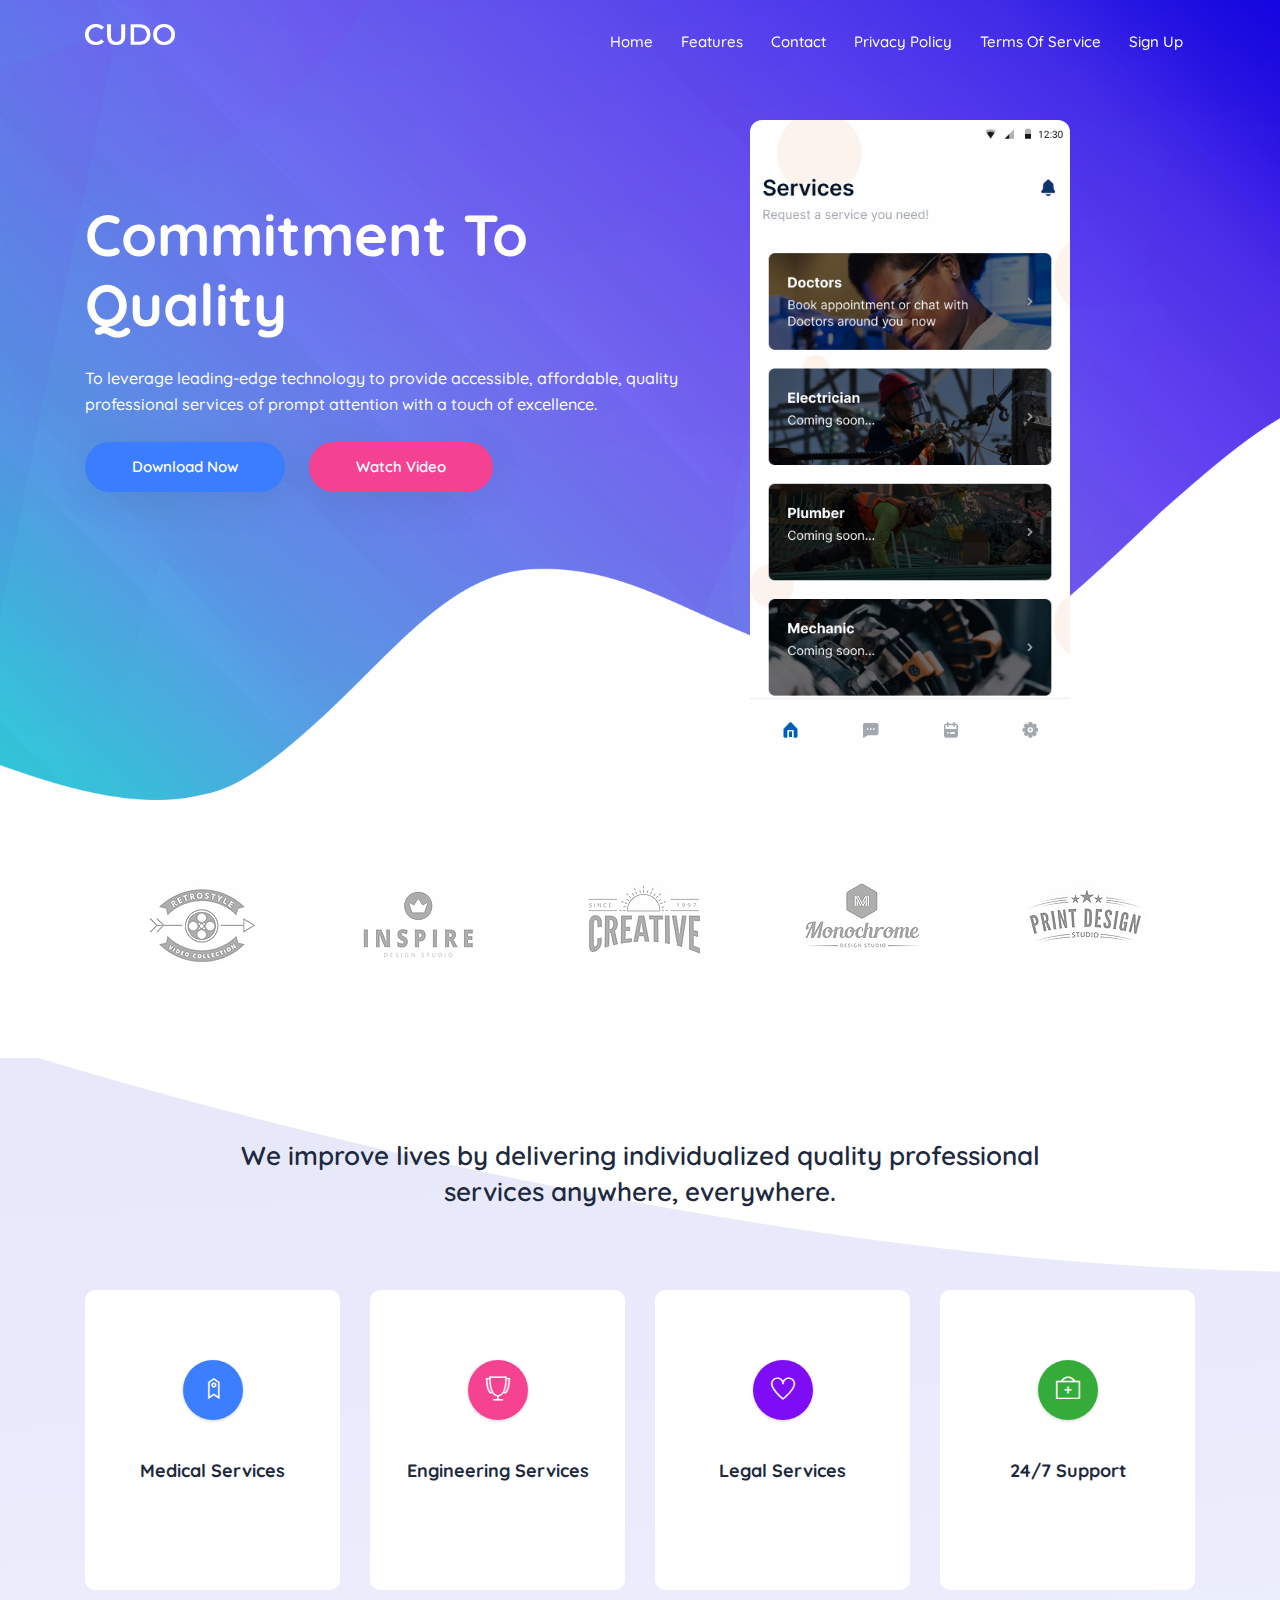
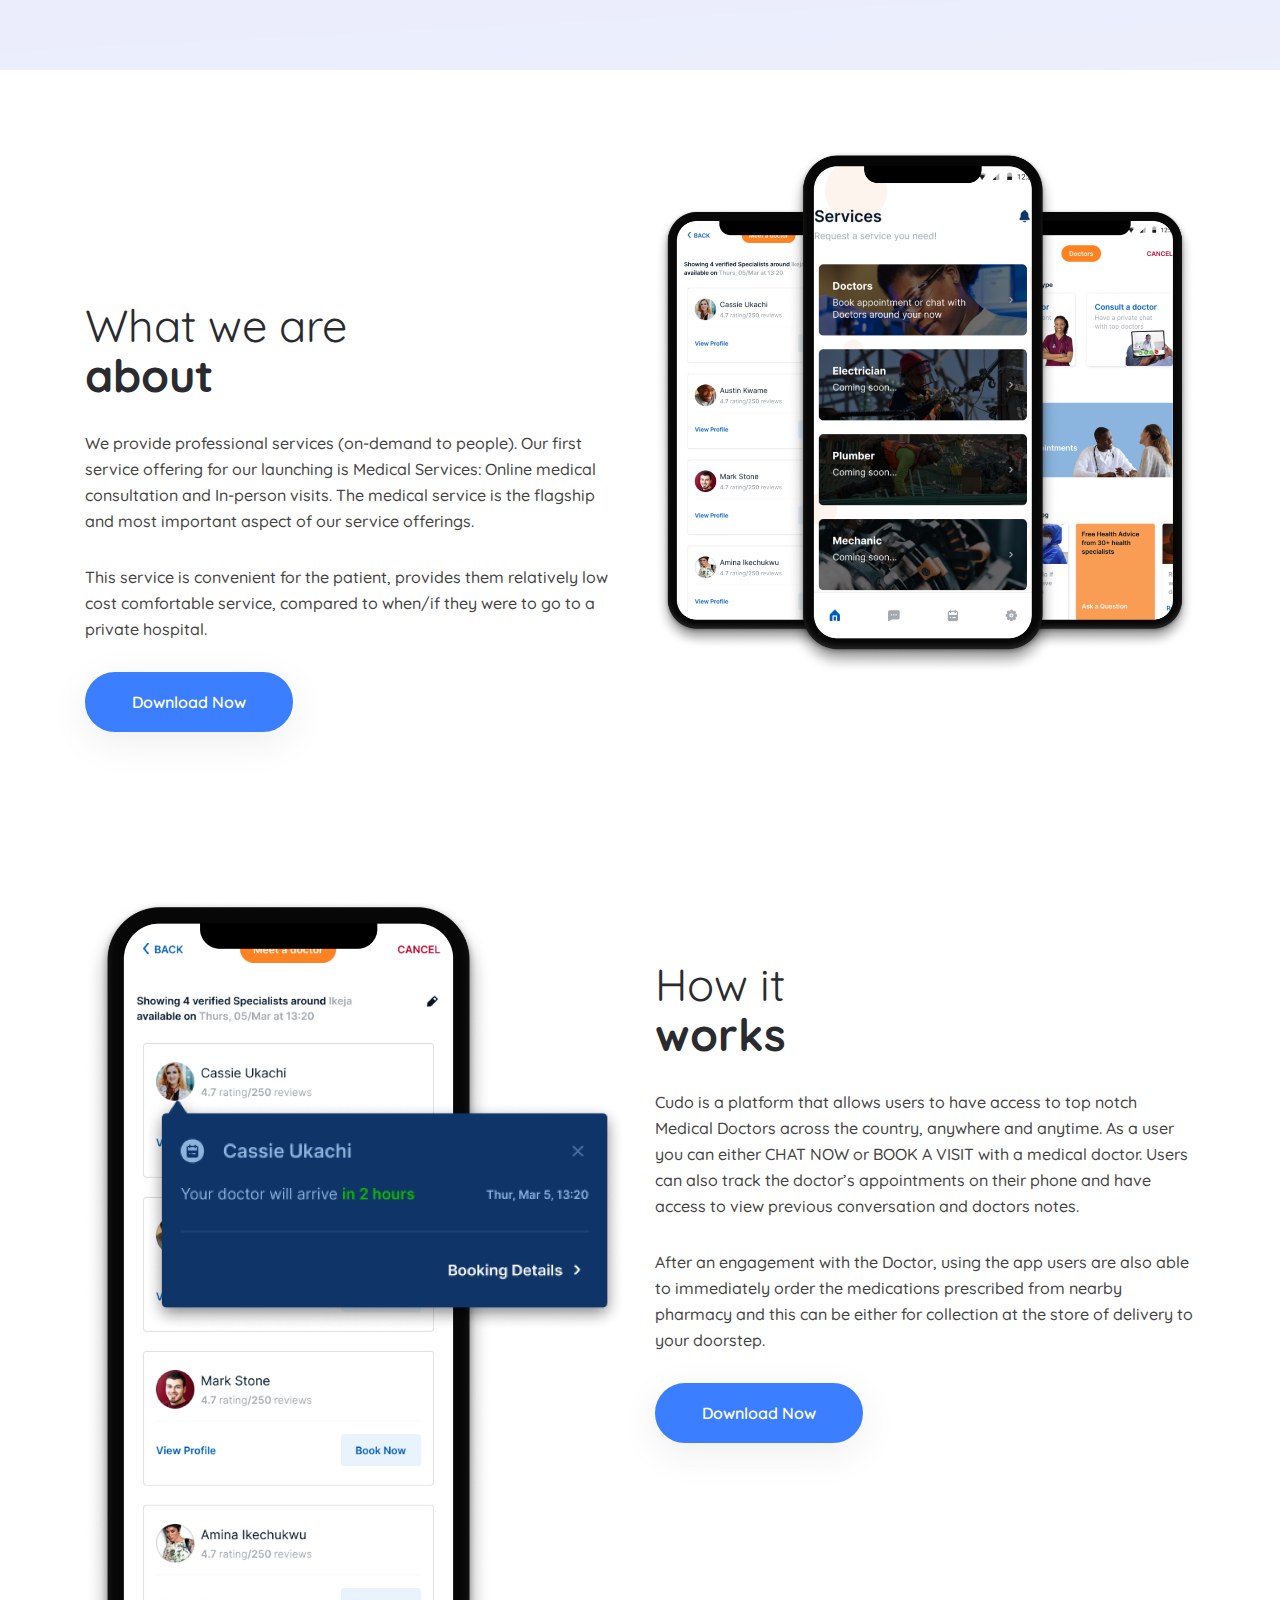
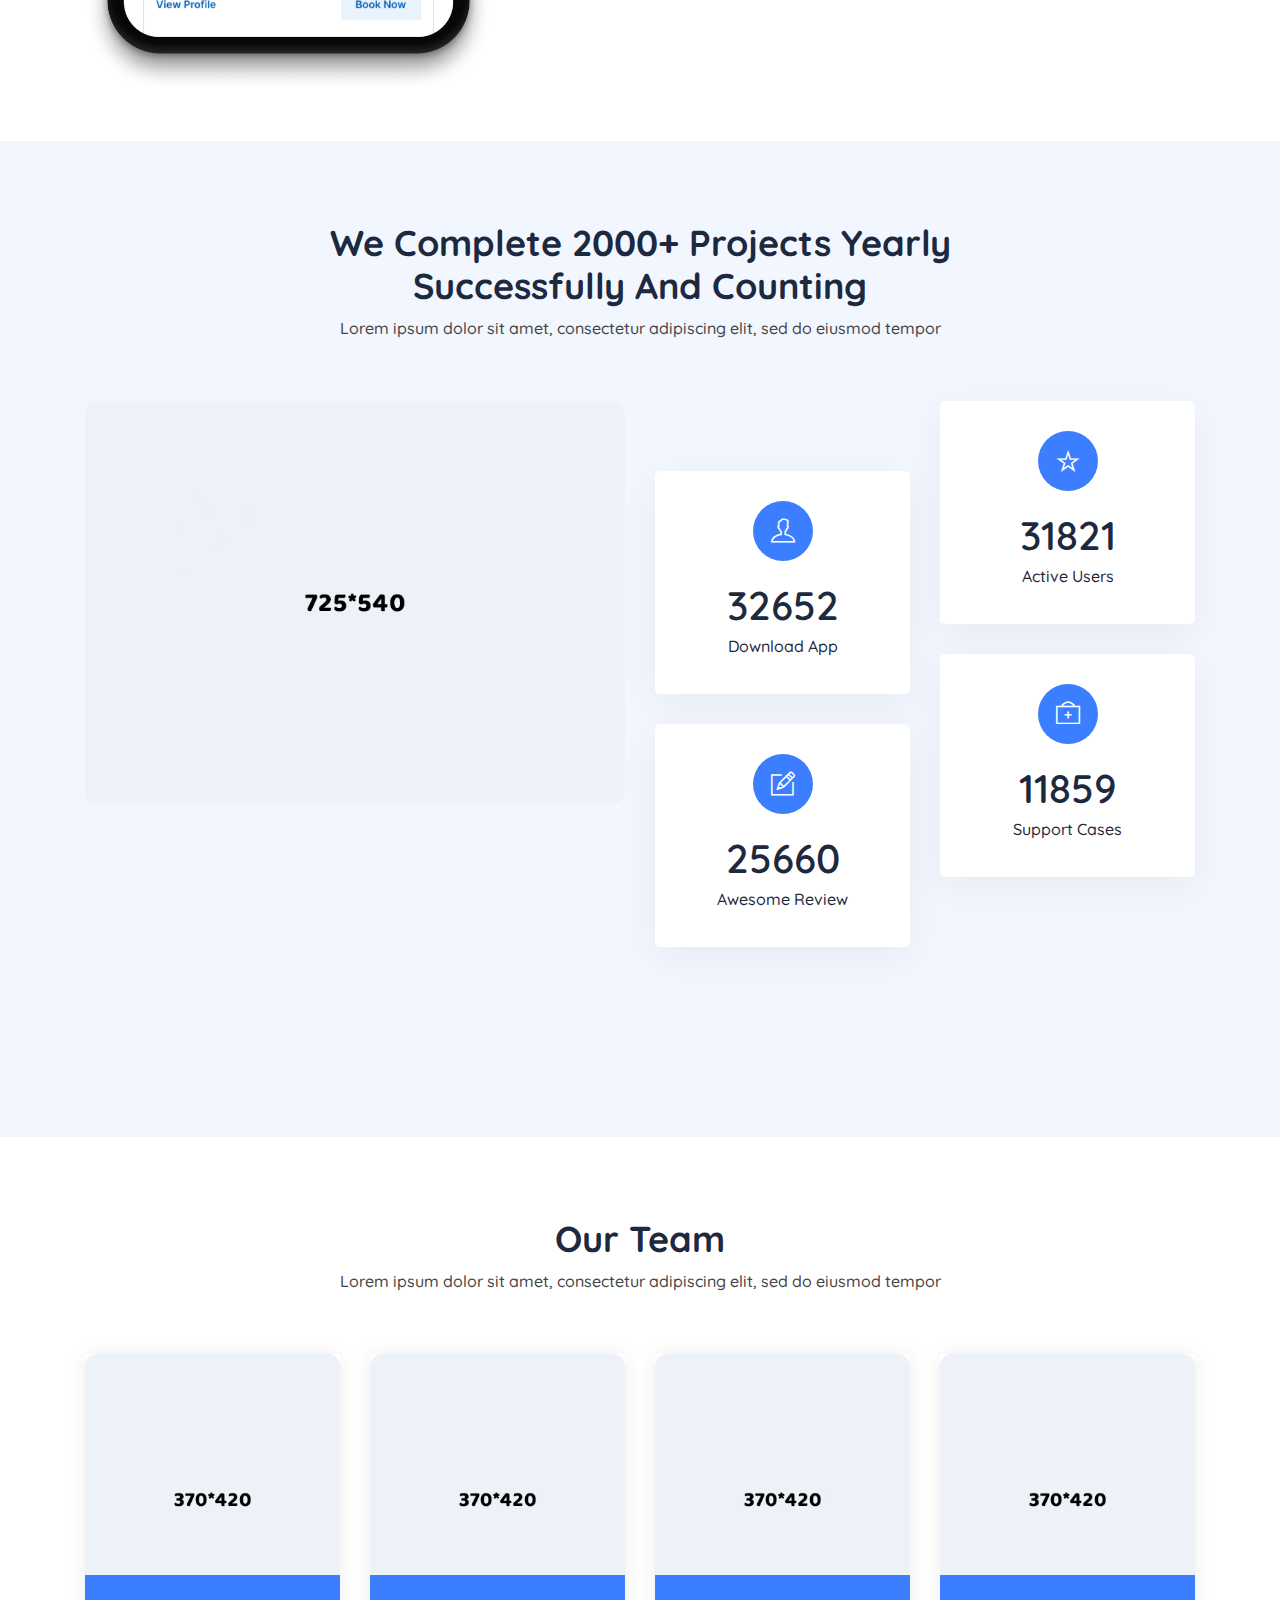
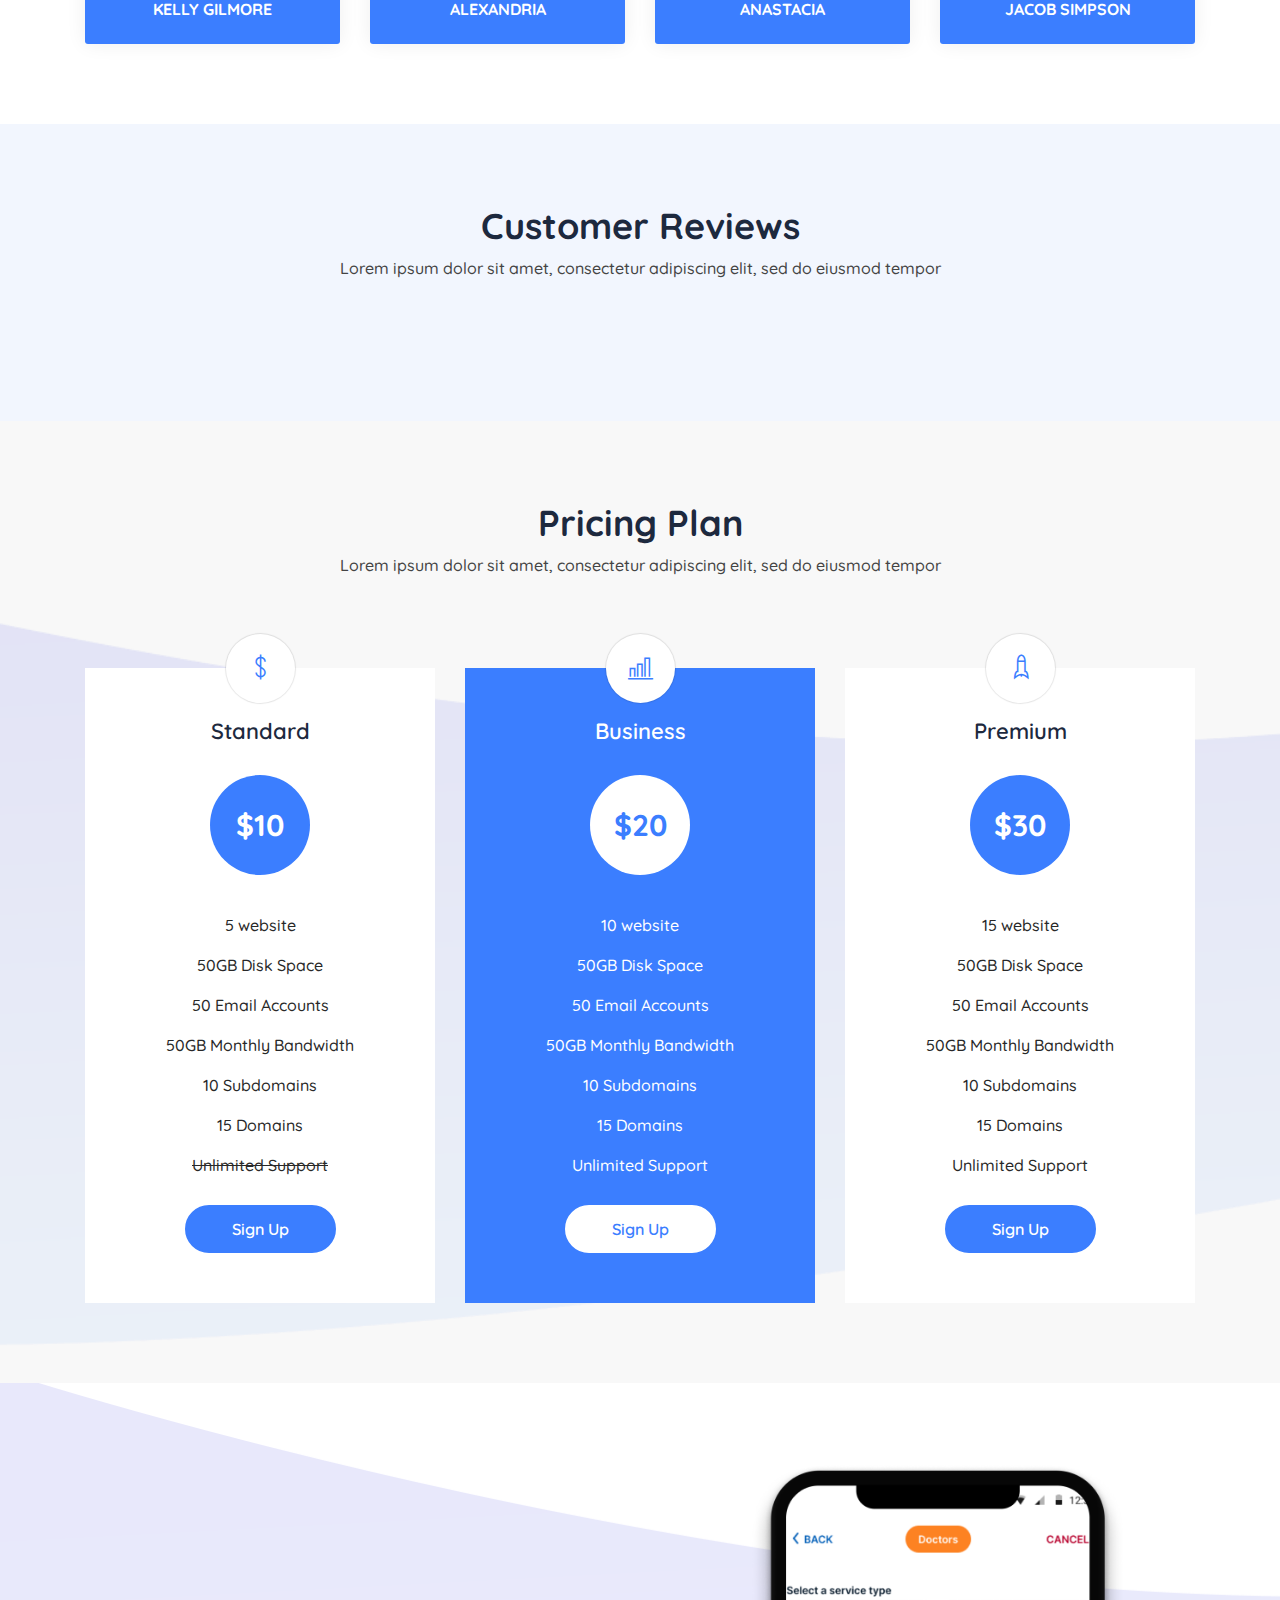
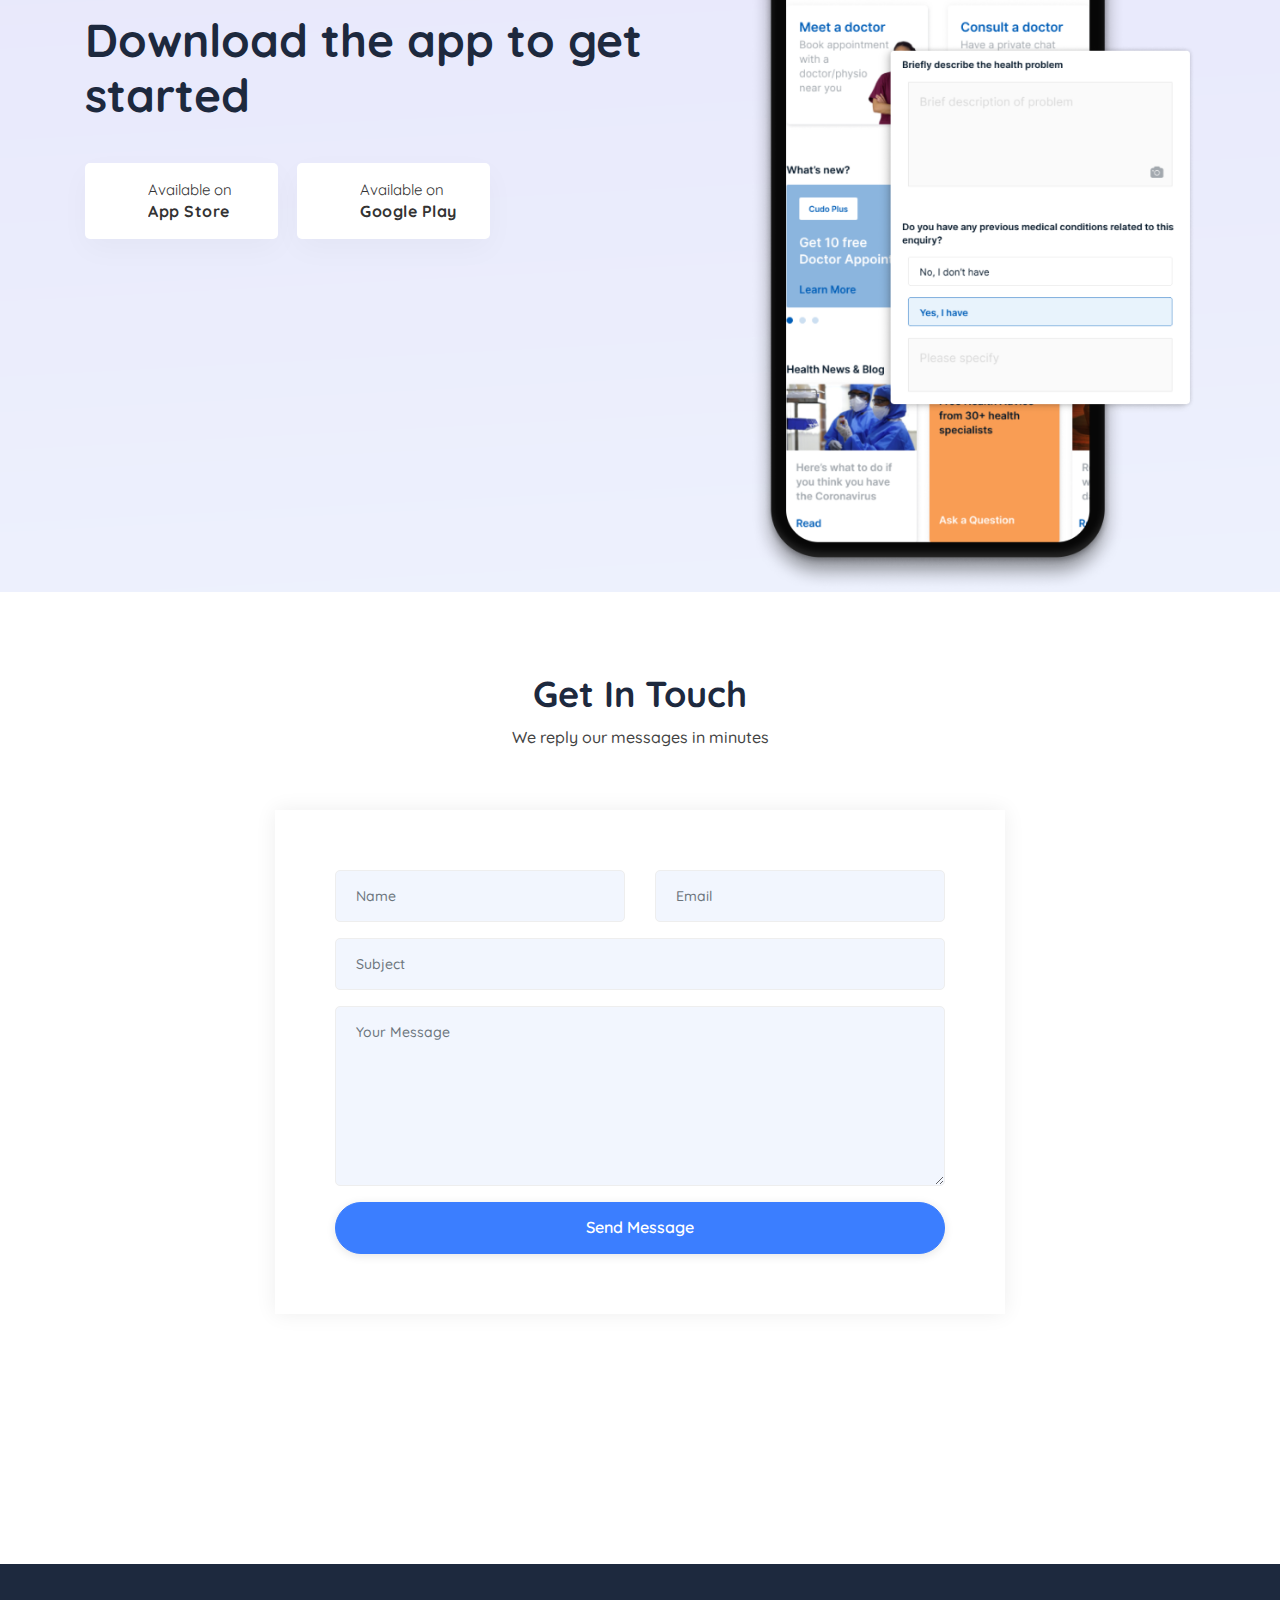
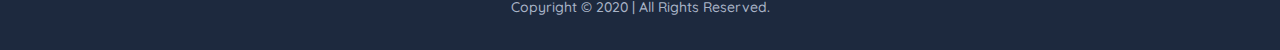
==== commit 803cbd28: "Add files via upload" ====
--- a/index.html
+++ b/index.html
@@ -307,37 +307,7 @@
         </div>
     </section>
     <!-- END COUNTER AND NEWSLETTER -->
-
-    <!-- START SCREENSHOT SLIDER -->
-    <section id="screenshots" class="screenshot section-padding">
-        <div class="container">
-            <div class="section-title text-center">
-                <h1>App Screenshots</h1>
-            </div>
-            <div class="row">
-                <div class="col-lg-12 col-sm-12 col-xs-12">
-                    <div class="center slider">
-                        <div><img src="assets/img/screenshot/00.png" alt="image" /></div>
-                        <!--<div><img src="assets/img/screenshot/01.png" alt="image" /></div> -->
-                        <div><img src="assets/img/screenshot/02.png" alt="image" /></div>
-                        <div><img src="assets/img/screenshot/03.png" alt="image" /></div>
-                        <!-- <div><img src="assets/img/screenshot/04.png" alt="image" /></div>
-                            <div><img src="assets/img/screenshot/05.png" alt="image" /></div>
-                            <div><img src="assets/img/screenshot/06.png" alt="image" /></div> -->
-                            <div><img src="assets/img/screenshot/07.png" alt="image" /></div>
-                            <div><img src="assets/img/screenshot/08.png" alt="image" /></div>
-                            <div><img src="assets/img/screenshot/09.png" alt="image" /></div>
-                            <div><img src="assets/img/screenshot/10.png" alt="image" /></div>
-                            <div><img src="assets/img/screenshot/01.png" alt="image" /></div>
-                    </div>
-                </div>
-                <!--- END COL -->
-            </div>
-            <!--- END ROW -->
-        </div>
-        <!--- END CONTAINER -->
-    </section>
-    <!-- END SCREENSHOT SLIDER -->
+    
 
     <!-- START TEAM -->
     <section id="team" class="screenshot section-padding">
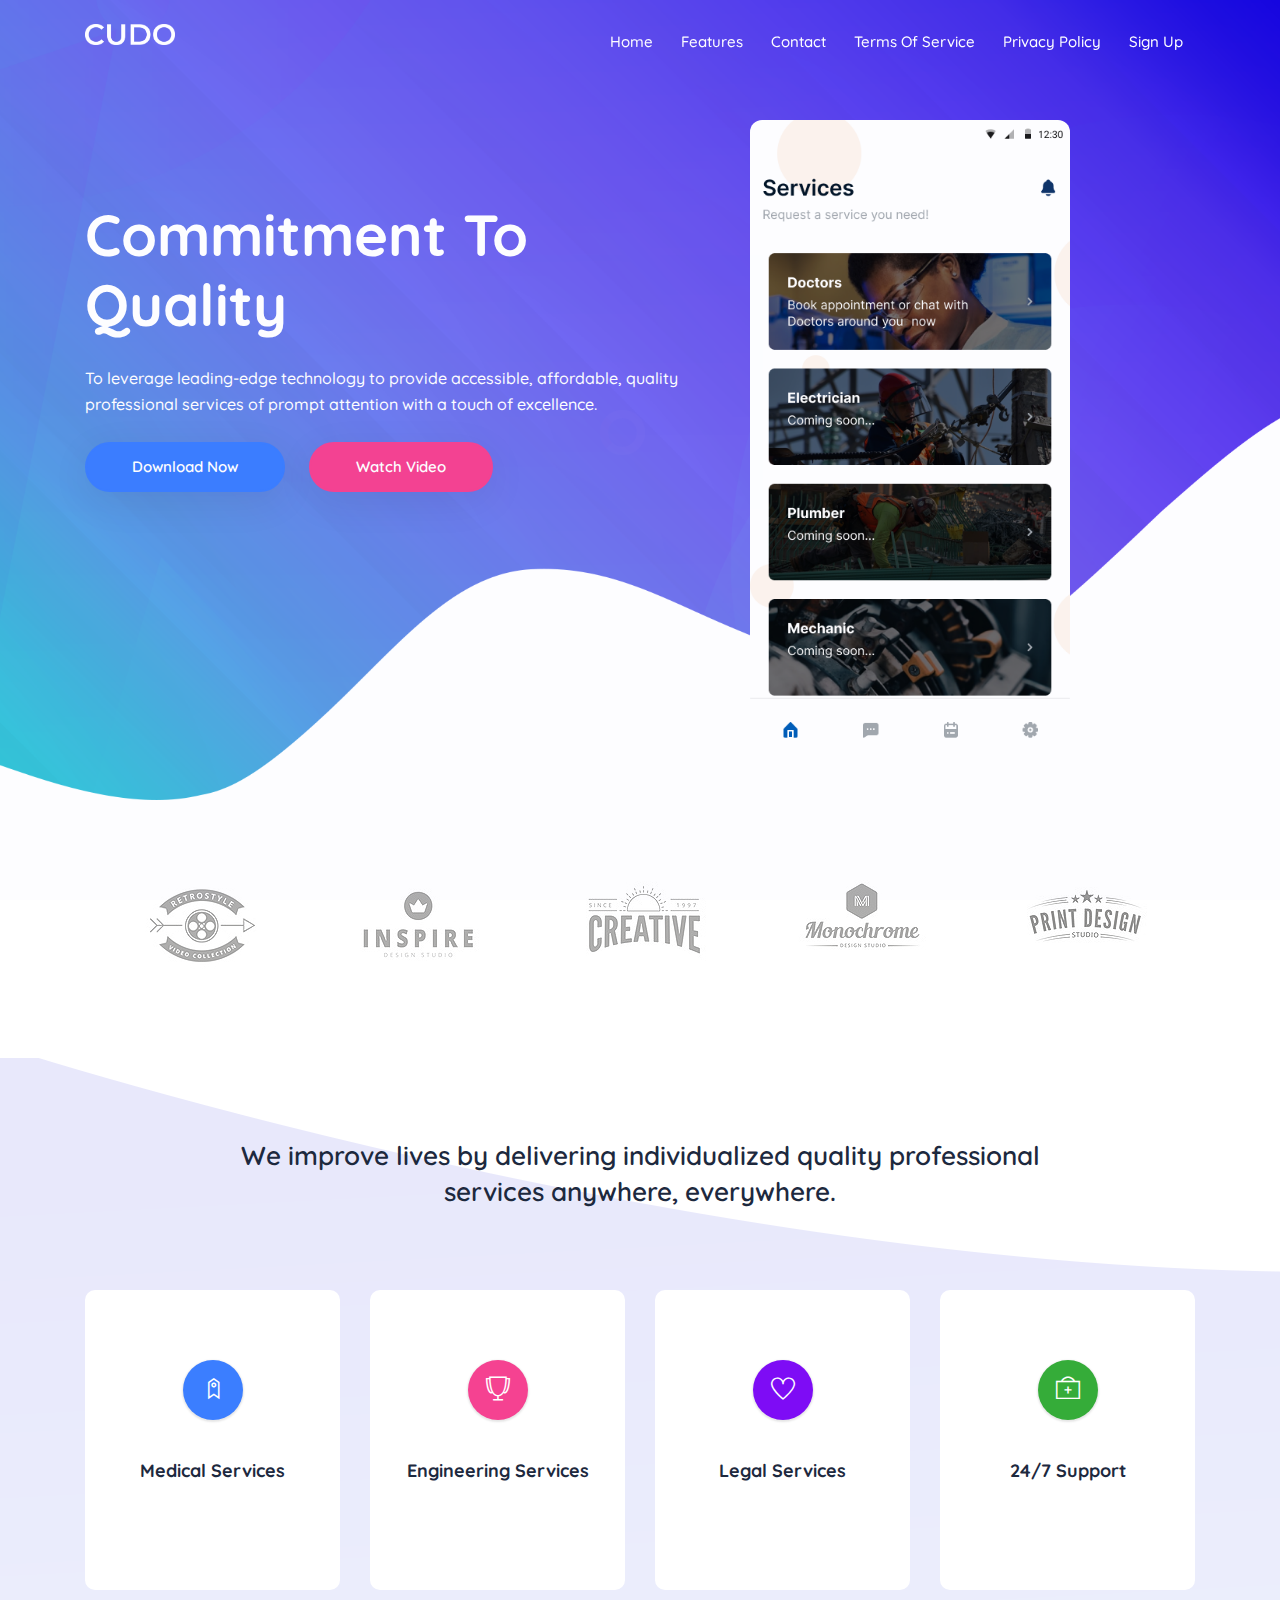
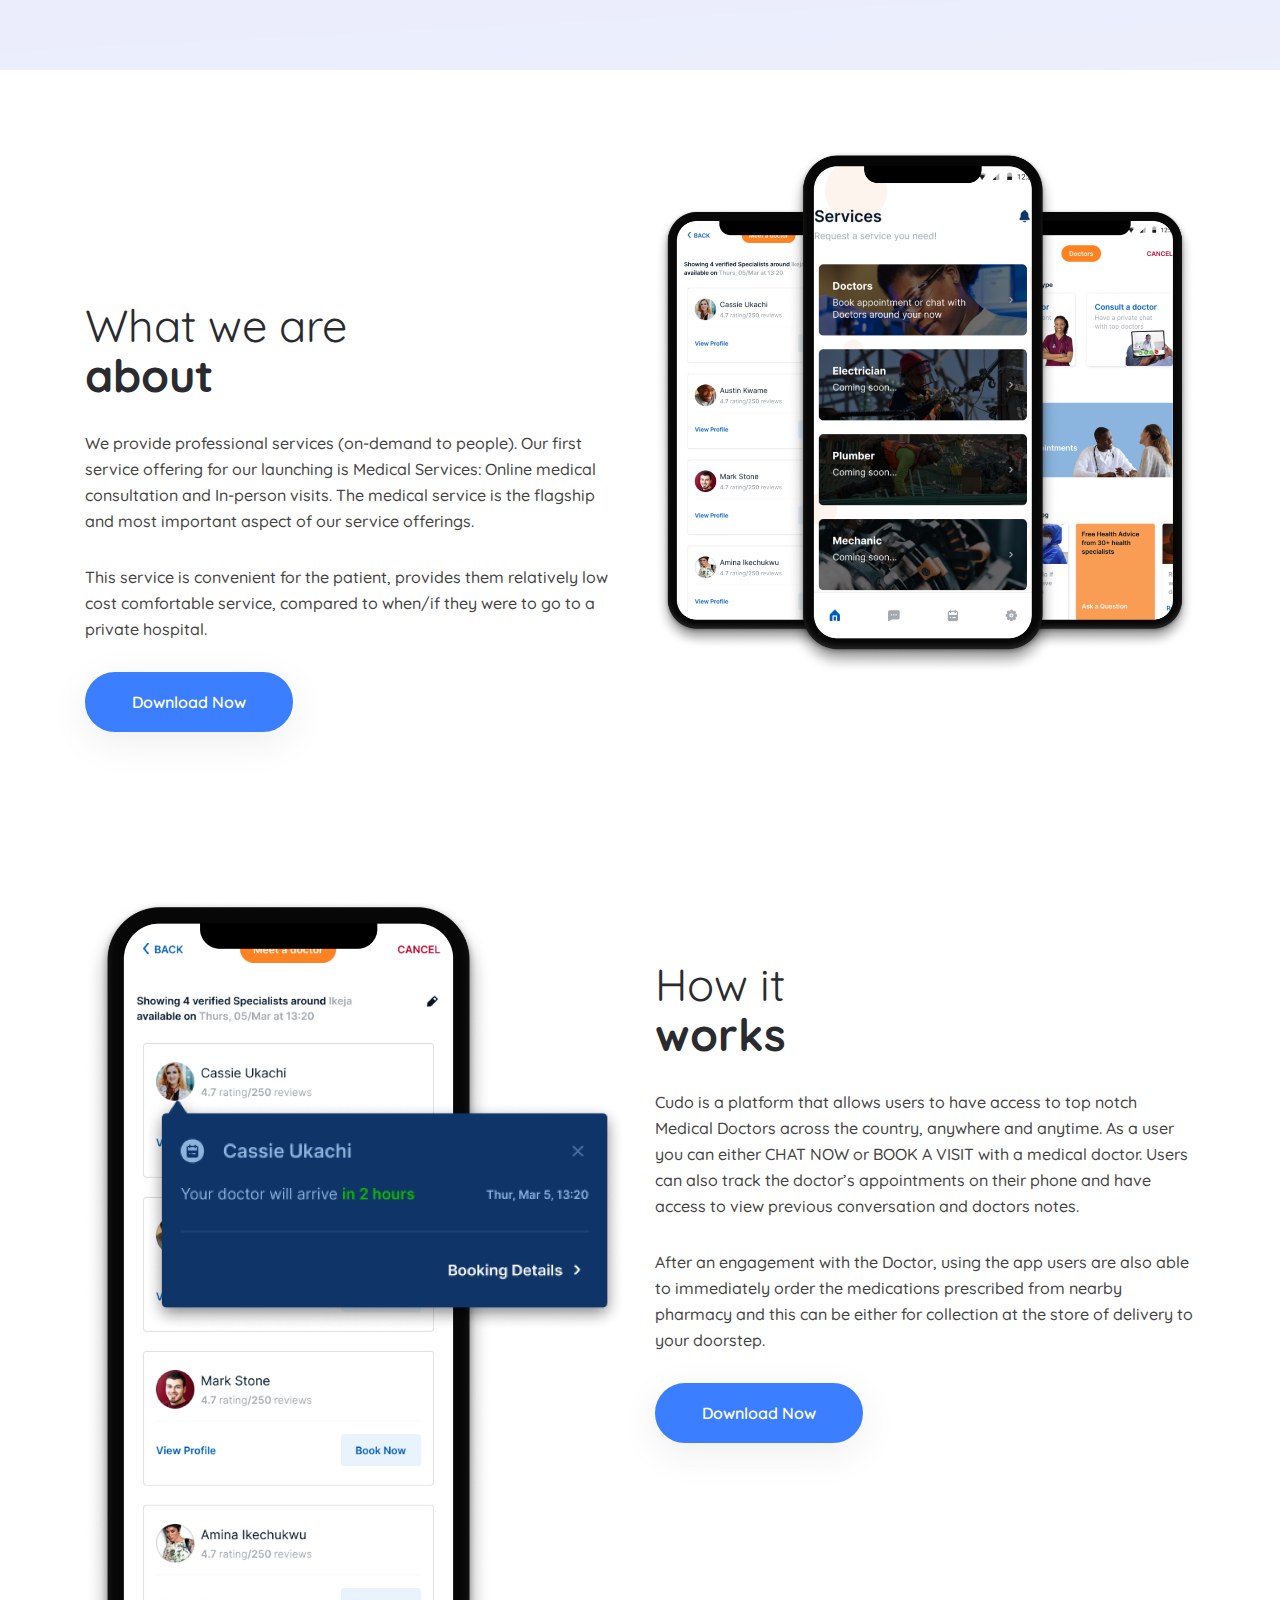
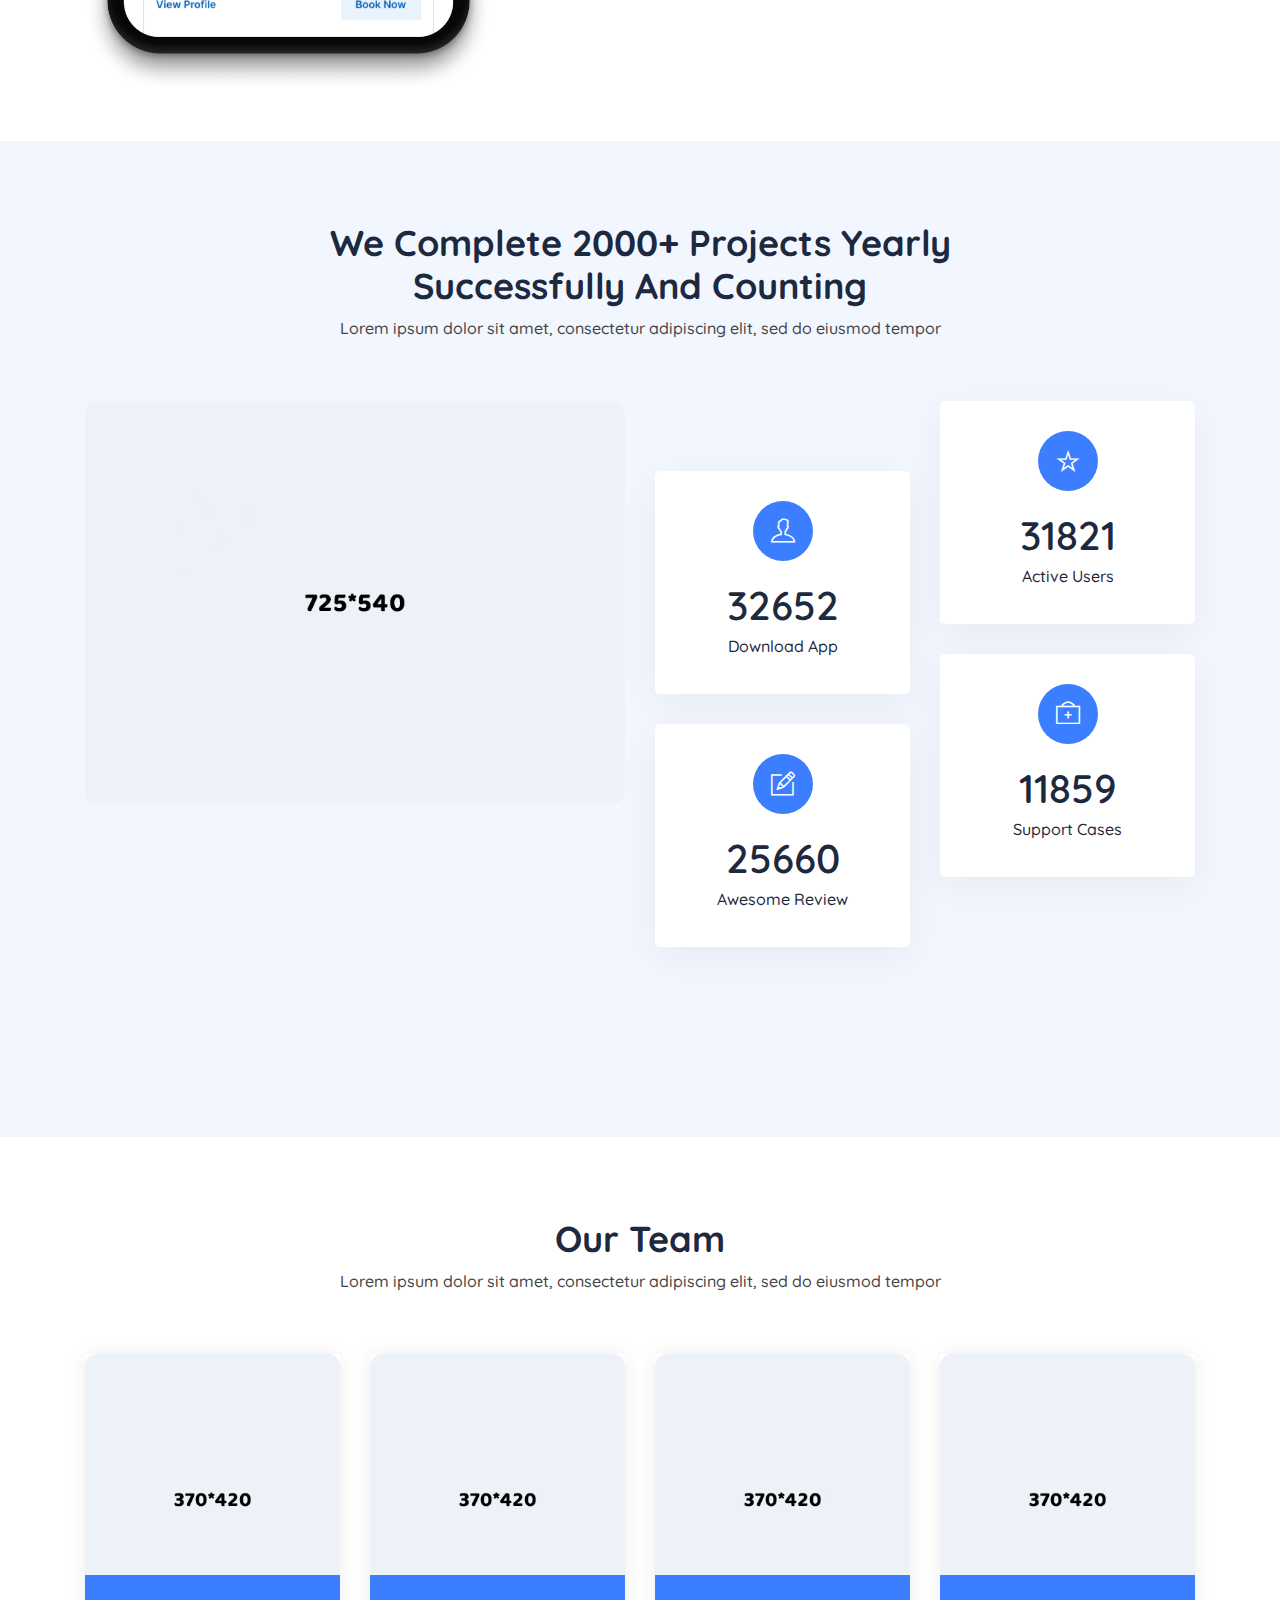
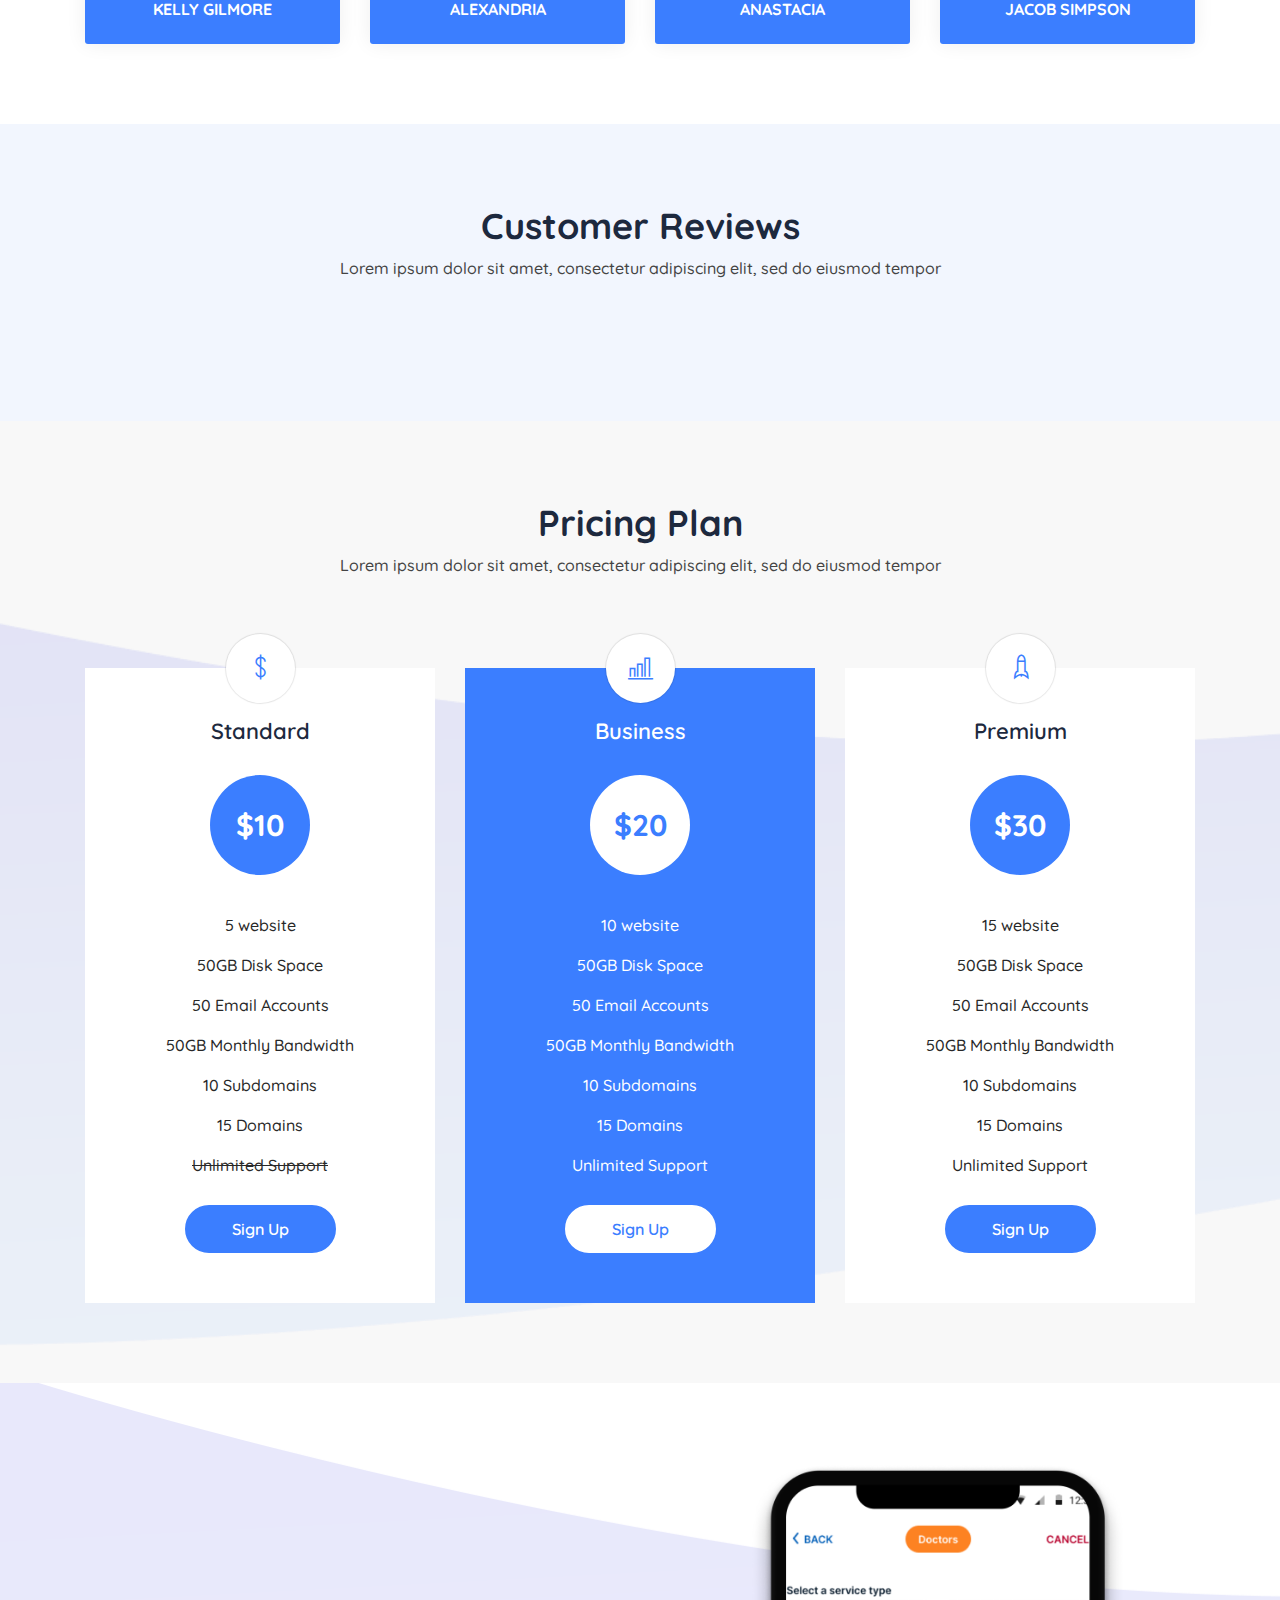
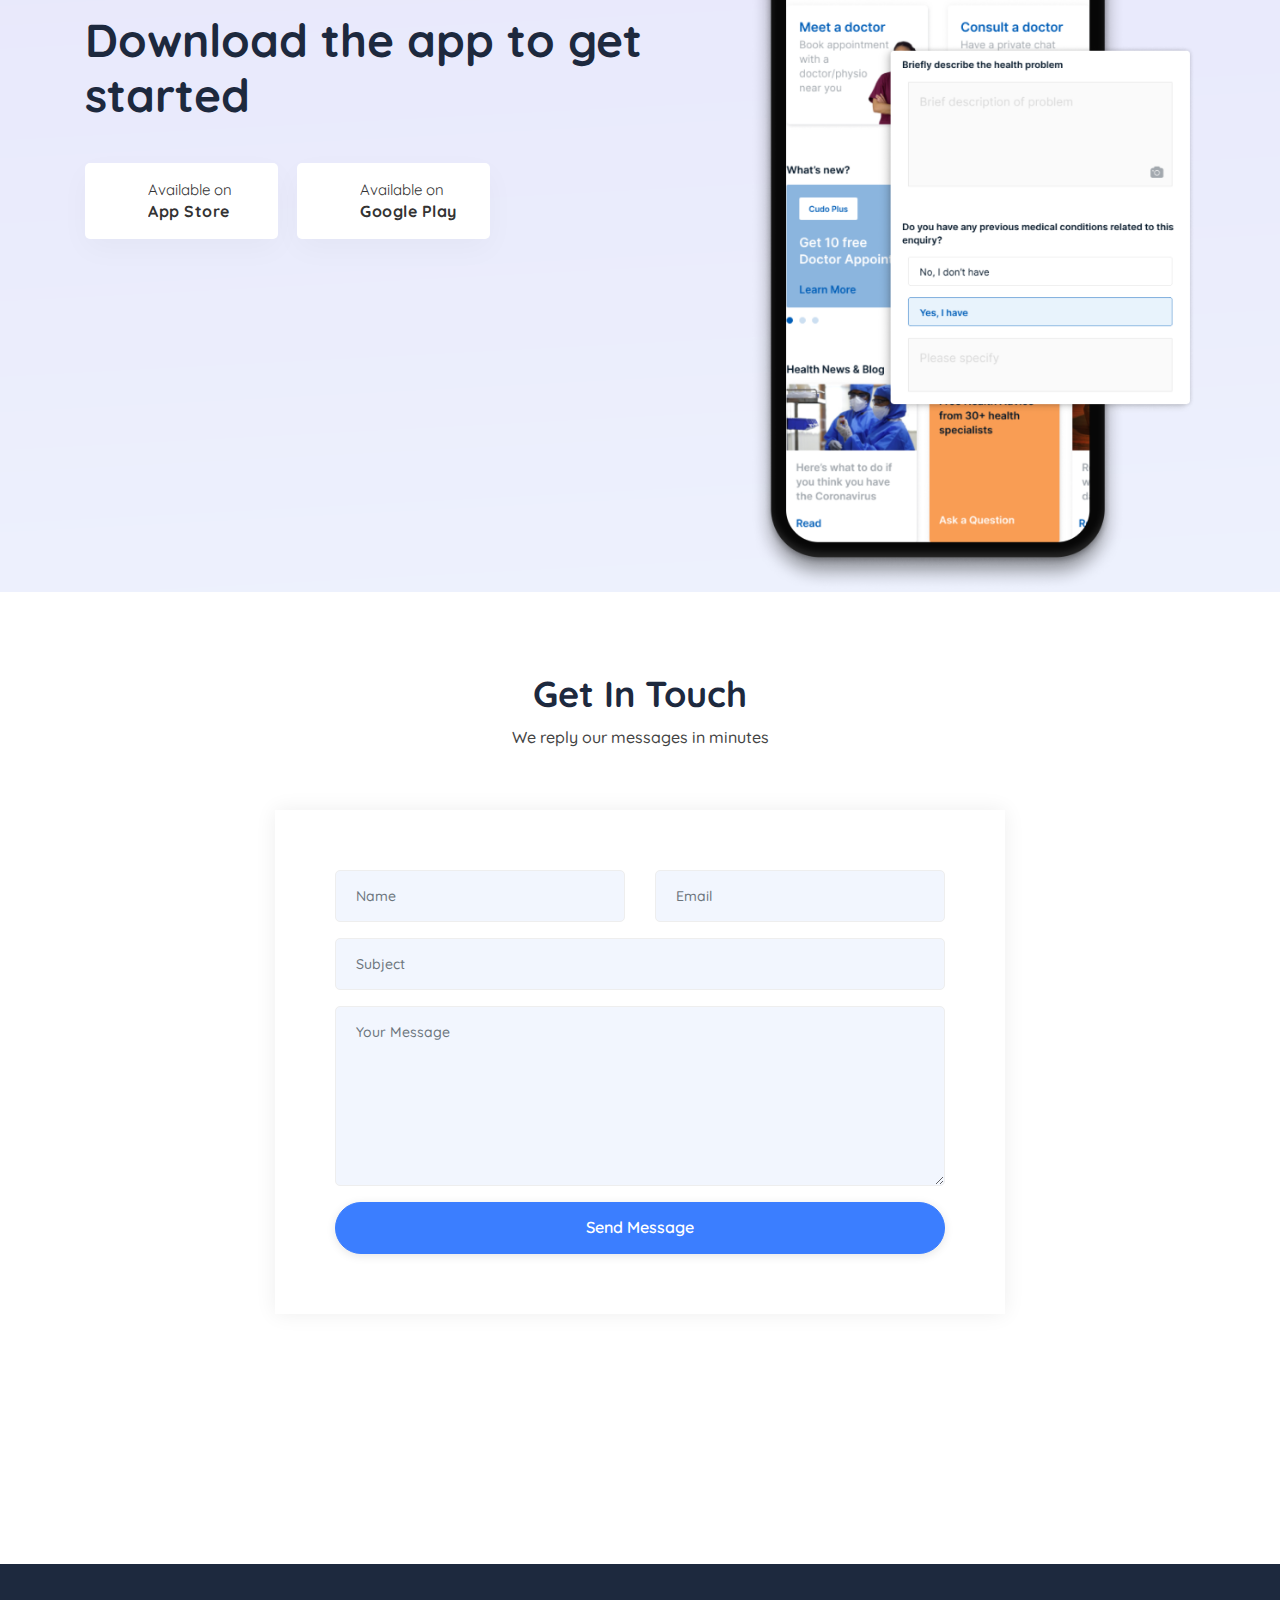
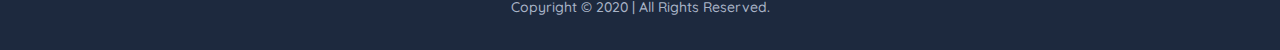
==== commit 46af5726: "Add files via upload" ====
--- a/index.html
+++ b/index.html
@@ -71,8 +71,8 @@
                                 <li><a href="#home">Home</a></li>
                                 <li><a href="#features">Features</a></li>
                                 <li><a href="#contact">Contact</a></li>
+				<li><a href="termsofservice.html">Terms of service</a></li>
                                 <li><a href="privacy-policy.html">Privacy policy</a></li>
-                                <li><a href="termsofservice.html">Terms of service</a></li>
                                 <li><a href="signup.html">Sign up</a></li>
                             </ul>
                         </nav>
